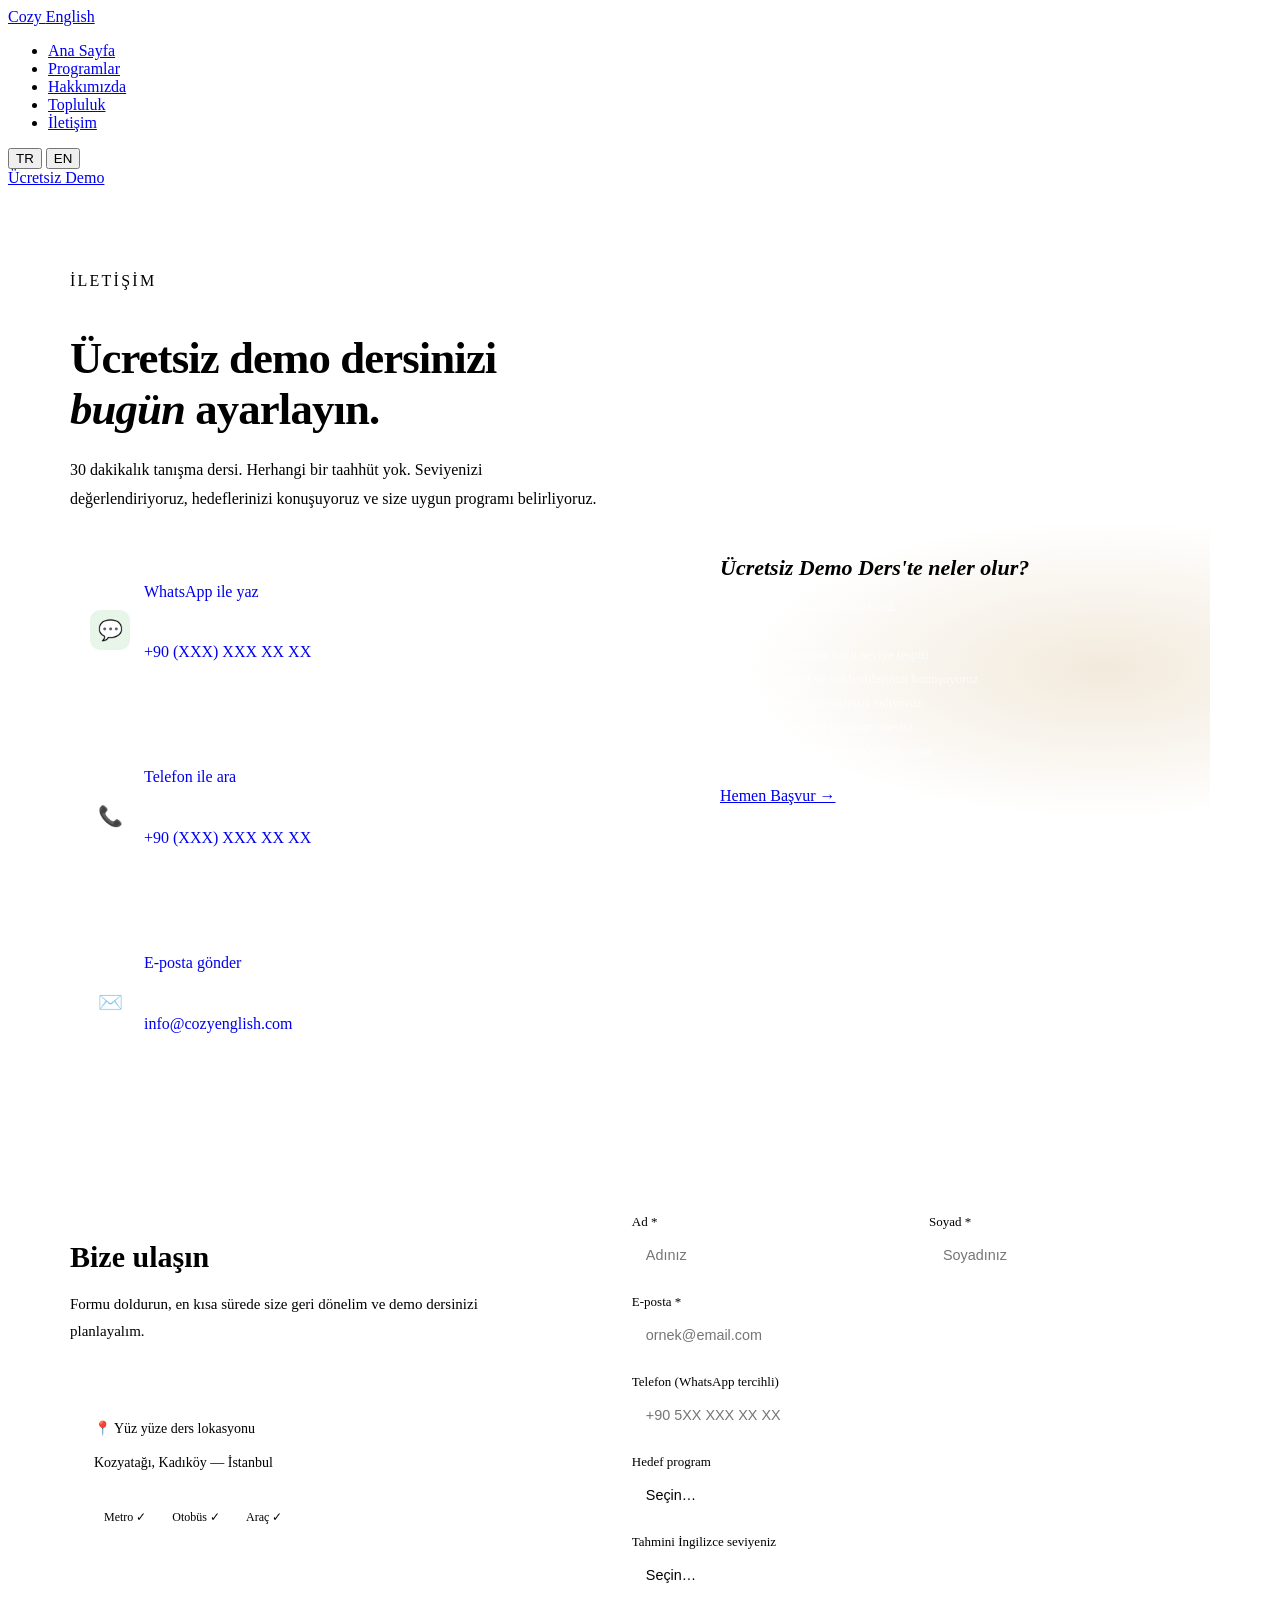
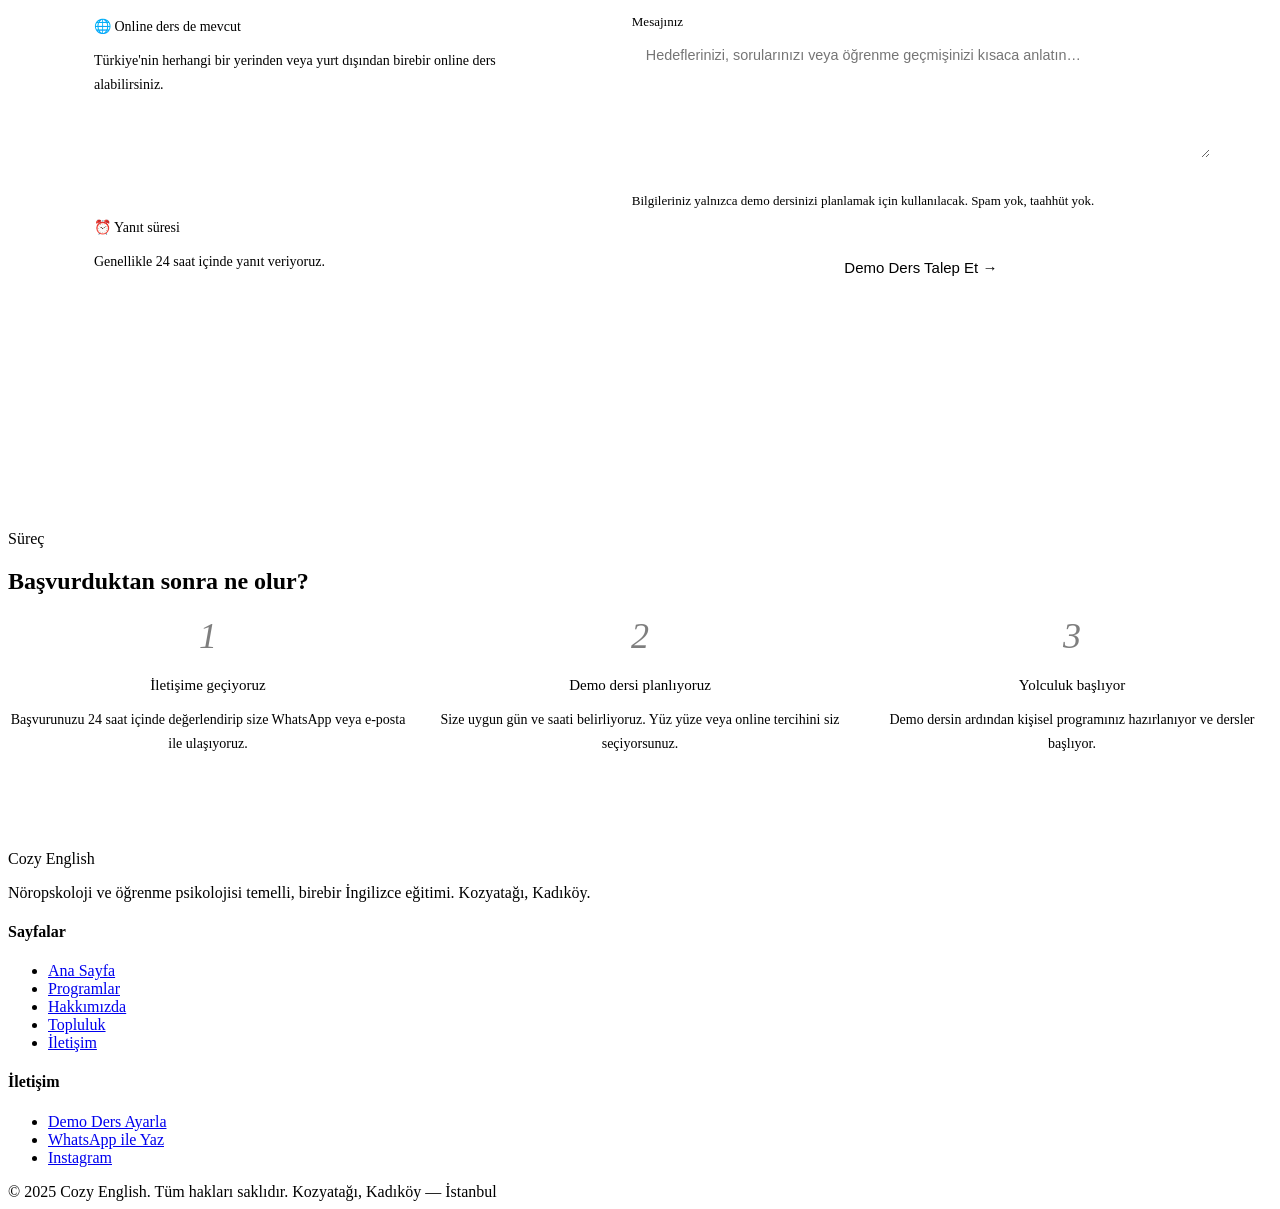
==== index.html @ 3b7d3853 "Add files via upload" ====
<!DOCTYPE html>
<html lang="tr">
<head>
  <meta charset="UTF-8" />
  <meta name="viewport" content="width=device-width, initial-scale=1.0" />
  <title>İletişim — Cozy English</title>
  <link rel="stylesheet" href="css/style.css" />
  <style>
    /* ── CONTACT HERO ── */
    .contact-hero {
      background: var(--cream);
      padding: 4rem 2rem 3rem;
      border-bottom: 1px solid var(--border);
    }
    .contact-hero-inner {
      max-width: 1140px; margin: 0 auto;
      display: grid; grid-template-columns: 1fr 1fr;
      gap: 5rem; align-items: center;
    }
    .contact-eyebrow {
      font-size: 0.6875rem; font-weight: 500; letter-spacing: 0.14em;
      text-transform: uppercase; color: var(--gold); margin-bottom: 1rem;
    }
    .contact-hero h1 {
      font-family: 'Playfair Display', serif;
      font-size: clamp(2rem, 3.5vw, 2.875rem);
      font-weight: 700; line-height: 1.15;
      color: var(--ink); letter-spacing: -0.02em;
      margin-bottom: 1.25rem;
    }
    .contact-hero h1 em { font-style: italic; color: var(--forest); }
    .contact-hero p {
      font-size: 1rem; line-height: 1.8; color: var(--ink-light);
      margin-bottom: 2rem;
    }
    .contact-methods { display: flex; flex-direction: column; gap: 1rem; }
    .contact-method {
      display: flex; align-items: center; gap: 14px;
      padding: 1rem 1.25rem;
      background: var(--white);
      border: 1px solid var(--border);
      border-radius: 10px;
      text-decoration: none;
      transition: all 0.2s;
    }
    .contact-method:hover {
      border-color: var(--border-strong);
      box-shadow: var(--shadow);
      transform: translateX(4px);
    }
    .method-icon {
      width: 40px; height: 40px; border-radius: 10px;
      display: flex; align-items: center; justify-content: center;
      font-size: 1.25rem; flex-shrink: 0;
    }
    .method-icon.wa { background: #e8f5e9; }
    .method-icon.ph { background: var(--forest-pale); }
    .method-icon.em { background: var(--gold-pale); }
    .method-label { font-size: 0.75rem; color: var(--ink-light); margin-bottom: 1px; }
    .method-value { font-size: 0.9375rem; font-weight: 500; color: var(--ink); }

    /* ── DEMO EMPHASIS ── */
    .demo-banner {
      background: var(--forest);
      padding: 2.5rem;
      border-radius: 12px;
      position: relative; overflow: hidden;
    }
    .demo-banner::before {
      content: '';
      position: absolute; inset: 0;
      background: radial-gradient(ellipse at 80% 50%, rgba(184,137,58,0.18) 0%, transparent 60%);
    }
    .demo-banner-inner { position: relative; z-index: 1; }
    .demo-banner h3 {
      font-family: 'Playfair Display', serif;
      font-size: 1.375rem; font-weight: 700; font-style: italic;
      color: var(--white); margin-bottom: 0.75rem;
    }
    .demo-banner p { font-size: 0.875rem; line-height: 1.7; color: rgba(255,255,255,0.65); margin-bottom: 1.5rem; }
    .demo-list { list-style: none; margin-bottom: 1.5rem; }
    .demo-list li {
      font-size: 0.8125rem; color: rgba(255,255,255,0.75);
      padding: 4px 0;
      display: flex; align-items: center; gap: 8px;
    }
    .demo-list li::before { content: '✓'; color: var(--gold-light); font-weight: 500; }

    /* ── FORM SECTION ── */
    .form-section { padding: 5rem 0; background: var(--white); }
    .form-wrap {
      max-width: 1140px; margin: 0 auto;
      padding: 0 2rem;
      display: grid; grid-template-columns: 1fr 1.2fr;
      gap: 5rem;
    }
    .form-info h2 {
      font-family: 'Playfair Display', serif;
      font-size: 1.875rem; font-weight: 700;
      color: var(--ink); margin-bottom: 1rem; line-height: 1.2;
    }
    .form-info p { font-size: 0.9375rem; line-height: 1.8; color: var(--ink-light); margin-bottom: 2rem; }

    .location-card {
      background: var(--cream);
      border: 1px solid var(--border);
      border-radius: 12px;
      padding: 1.5rem;
      margin-bottom: 1.5rem;
    }
    .location-card h4 {
      font-size: 0.875rem; font-weight: 500; color: var(--ink);
      margin-bottom: 0.5rem;
    }
    .location-card p { font-size: 0.875rem; line-height: 1.7; color: var(--ink-light); }
    .transport-tags { display: flex; flex-wrap: wrap; gap: 6px; margin-top: 0.75rem; }
    .transport-tag {
      background: var(--white);
      border: 1px solid var(--border);
      border-radius: 20px;
      font-size: 0.75rem; color: var(--forest); font-weight: 500;
      padding: 3px 10px;
    }

    /* ── FORM ── */
    .contact-form { display: flex; flex-direction: column; gap: 1.25rem; }
    .form-row { display: grid; grid-template-columns: 1fr 1fr; gap: 1rem; }
    .field { display: flex; flex-direction: column; gap: 6px; }
    .field label {
      font-size: 0.8125rem; font-weight: 500; color: var(--ink-mid);
    }
    .field input, .field select, .field textarea {
      padding: 11px 14px;
      border: 1.5px solid var(--border-strong);
      border-radius: 8px;
      font-family: 'DM Sans', sans-serif;
      font-size: 0.9rem; color: var(--ink);
      background: var(--white);
      transition: border-color 0.2s;
      outline: none;
    }
    .field input:focus, .field select:focus, .field textarea:focus {
      border-color: var(--forest);
    }
    .field textarea { min-height: 100px; resize: vertical; }
    .field select { appearance: none; cursor: pointer; }

    .form-note {
      font-size: 0.8125rem; color: var(--ink-light); line-height: 1.6;
    }

    .submit-btn {
      display: flex; align-items: center; justify-content: center; gap: 8px;
      padding: 14px;
      background: var(--forest);
      color: var(--white);
      border: none; border-radius: 8px;
      font-family: 'DM Sans', sans-serif;
      font-size: 0.9375rem; font-weight: 500;
      cursor: pointer; transition: all 0.2s;
    }
    .submit-btn:hover { background: var(--forest-light); transform: translateY(-1px); }

    .success-msg {
      display: none;
      background: var(--forest-pale);
      border: 1px solid rgba(44,74,62,0.25);
      border-radius: 10px;
      padding: 1.5rem;
      text-align: center;
    }
    .success-msg.visible { display: block; }
    .success-msg h3 {
      font-family: 'Playfair Display', serif;
      font-size: 1.25rem; font-weight: 500; color: var(--forest);
      margin-bottom: 0.5rem;
    }
    .success-msg p { font-size: 0.875rem; color: var(--forest); opacity: 0.8; }

    /* ── WHAT TO EXPECT ── */
    .expect-section { padding: 5rem 0; background: var(--cream); }
    .expect-grid {
      display: grid; grid-template-columns: repeat(3, 1fr);
      gap: 2rem;
    }
    .expect-item { text-align: center; }
    .expect-num {
      font-family: 'Playfair Display', serif;
      font-size: 2.25rem; font-weight: 400; font-style: italic;
      color: var(--gold); margin-bottom: 0.75rem; opacity: 0.5;
    }
    .expect-item h4 { font-size: 0.9375rem; font-weight: 500; color: var(--ink); margin-bottom: 0.5rem; }
    .expect-item p { font-size: 0.875rem; line-height: 1.7; color: var(--ink-light); }

    @media (max-width: 900px) {
      .contact-hero-inner { grid-template-columns: 1fr; gap: 2.5rem; }
      .form-wrap { grid-template-columns: 1fr; gap: 2.5rem; }
      .form-row { grid-template-columns: 1fr; }
      .expect-grid { grid-template-columns: 1fr; }
    }
  </style>
</head>
<body>

<nav>
  <a href="index.html" class="nav-logo">Cozy <span>English</span></a>
  <ul class="nav-links">
    <li><a href="index.html" data-tr="nav_home">Ana Sayfa</a></li>
    <li><a href="programs.html" data-tr="nav_programs">Programlar</a></li>
    <li><a href="about.html" data-tr="nav_about">Hakkımızda</a></li>
    <li><a href="community.html" data-tr="nav_community">Topluluk</a></li>
    <li><a href="contact.html" class="active" data-tr="nav_contact">İletişim</a></li>
  </ul>
  <div class="nav-right">
    <div class="lang-toggle">
      <button class="lang-btn active" data-lang="tr">TR</button>
      <button class="lang-btn" data-lang="en">EN</button>
    </div>
    <a href="contact.html" class="btn-nav">Ücretsiz Demo</a>
  </div>
</nav>

<div class="page-wrap">

  <!-- ── CONTACT HERO ── -->
  <section class="contact-hero">
    <div class="contact-hero-inner">
      <div>
        <p class="contact-eyebrow">İletişim</p>
        <h1>Ücretsiz demo dersinizi <em>bugün</em> ayarlayın.</h1>
        <p>
          30 dakikalık tanışma dersi. Herhangi bir taahhüt yok. Seviyenizi değerlendiriyoruz, hedeflerinizi konuşuyoruz ve size uygun programı belirliyoruz.
        </p>

        <div class="contact-methods">
          <a href="https://wa.me/90XXXXXXXXXX" target="_blank" class="contact-method">
            <div class="method-icon wa">💬</div>
            <div>
              <p class="method-label">WhatsApp ile yaz</p>
              <p class="method-value">+90 (XXX) XXX XX XX</p>
            </div>
          </a>
          <a href="tel:+90XXXXXXXXXX" class="contact-method">
            <div class="method-icon ph">📞</div>
            <div>
              <p class="method-label">Telefon ile ara</p>
              <p class="method-value">+90 (XXX) XXX XX XX</p>
            </div>
          </a>
          <a href="mailto:info@cozyenglish.com" class="contact-method">
            <div class="method-icon em">✉️</div>
            <div>
              <p class="method-label">E-posta gönder</p>
              <p class="method-value">info@cozyenglish.com</p>
            </div>
          </a>
        </div>
      </div>

      <div>
        <div class="demo-banner">
          <div class="demo-banner-inner">
            <h3>Ücretsiz Demo Ders'te neler olur?</h3>
            <p>30 dakika, taahhütsüz, baskısız.</p>
            <ul class="demo-list">
              <li>Konuşma bazlı seviye tespiti</li>
              <li>Hedef ve beklentilerinizi konuşuyoruz</li>
              <li>Öğrenme stilinizi anlıyoruz</li>
              <li>Size özel program önerisi</li>
              <li>Tüm sorularınızı yanıtlıyoruz</li>
            </ul>
            <a href="#form" class="btn-gold">Hemen Başvur →</a>
          </div>
        </div>
      </div>
    </div>
  </section>

  <!-- ── FORM + INFO ── -->
  <section class="form-section" id="form">
    <div class="form-wrap">
      <div class="form-info">
        <h2>Bize ulaşın</h2>
        <p>Formu doldurun, en kısa sürede size geri dönelim ve demo dersinizi planlayalım.</p>

        <div class="location-card">
          <h4>📍 Yüz yüze ders lokasyonu</h4>
          <p>Kozyatağı, Kadıköy — İstanbul</p>
          <div class="transport-tags">
            <span class="transport-tag">Metro ✓</span>
            <span class="transport-tag">Otobüs ✓</span>
            <span class="transport-tag">Araç ✓</span>
          </div>
        </div>

        <div class="location-card">
          <h4>🌐 Online ders de mevcut</h4>
          <p>Türkiye'nin herhangi bir yerinden veya yurt dışından birebir online ders alabilirsiniz.</p>
        </div>

        <div class="location-card" style="background: var(--gold-pale); border-color: var(--border-strong);">
          <h4>⏰ Yanıt süresi</h4>
          <p>Genellikle 24 saat içinde yanıt veriyoruz.</p>
        </div>
      </div>

      <div>
        <form class="contact-form" id="contactForm">
          <div class="form-row">
            <div class="field">
              <label for="fname">Ad *</label>
              <input type="text" id="fname" placeholder="Adınız" required />
            </div>
            <div class="field">
              <label for="lname">Soyad *</label>
              <input type="text" id="lname" placeholder="Soyadınız" required />
            </div>
          </div>

          <div class="field">
            <label for="email">E-posta *</label>
            <input type="email" id="email" placeholder="ornek@email.com" required />
          </div>

          <div class="field">
            <label for="phone">Telefon (WhatsApp tercihli)</label>
            <input type="tel" id="phone" placeholder="+90 5XX XXX XX XX" />
          </div>

          <div class="field">
            <label for="goal">Hedef program</label>
            <select id="goal">
              <option value="">Seçin…</option>
              <option>Business English</option>
              <option>Conversational & Fluency</option>
              <option>Travel & International Life</option>
              <option>Emin değilim, öneri istiyorum</option>
            </select>
          </div>

          <div class="field">
            <label for="level">Tahmini İngilizce seviyeniz</label>
            <select id="level">
              <option value="">Seçin…</option>
              <option>Başlangıç (A1–A2)</option>
              <option>Orta (B1–B2)</option>
              <option>İleri (C1–C2)</option>
              <option>Bilmiyorum</option>
            </select>
          </div>

          <div class="field">
            <label for="message">Mesajınız</label>
            <textarea id="message" placeholder="Hedeflerinizi, sorularınızı veya öğrenme geçmişinizi kısaca anlatın…"></textarea>
          </div>

          <p class="form-note">
            Bilgileriniz yalnızca demo dersinizi planlamak için kullanılacak. Spam yok, taahhüt yok.
          </p>

          <button type="submit" class="submit-btn">Demo Ders Talep Et →</button>
        </form>

        <div class="success-msg" id="successMsg">
          <h3>Talebiniz alındı!</h3>
          <p>En kısa sürede sizinle iletişime geçeceğiz. WhatsApp üzerinden de ulaşabilirsiniz.</p>
        </div>
      </div>
    </div>
  </section>

  <!-- ── WHAT TO EXPECT ── -->
  <section class="expect-section">
    <div class="container">
      <div class="section-header">
        <p class="section-label">Süreç</p>
        <h2 class="section-title">Başvurduktan sonra ne olur?</h2>
      </div>

      <div class="expect-grid">
        <div class="expect-item">
          <div class="expect-num">1</div>
          <h4>İletişime geçiyoruz</h4>
          <p>Başvurunuzu 24 saat içinde değerlendirip size WhatsApp veya e-posta ile ulaşıyoruz.</p>
        </div>
        <div class="expect-item">
          <div class="expect-num">2</div>
          <h4>Demo dersi planlıyoruz</h4>
          <p>Size uygun gün ve saati belirliyoruz. Yüz yüze veya online tercihini siz seçiyorsunuz.</p>
        </div>
        <div class="expect-item">
          <div class="expect-num">3</div>
          <h4>Yolculuk başlıyor</h4>
          <p>Demo dersin ardından kişisel programınız hazırlanıyor ve dersler başlıyor.</p>
        </div>
      </div>
    </div>
  </section>

</div>

<footer>
  <div class="footer-inner">
    <div class="footer-brand">
      <div class="logo">Cozy <span>English</span></div>
      <p>Nöropskoloji ve öğrenme psikolojisi temelli, birebir İngilizce eğitimi. Kozyatağı, Kadıköy.</p>
    </div>
    <div class="footer-col">
      <h4>Sayfalar</h4>
      <ul>
        <li><a href="index.html">Ana Sayfa</a></li>
        <li><a href="programs.html">Programlar</a></li>
        <li><a href="about.html">Hakkımızda</a></li>
        <li><a href="community.html">Topluluk</a></li>
        <li><a href="contact.html">İletişim</a></li>
      </ul>
    </div>
    <div class="footer-col">
      <h4>İletişim</h4>
      <ul>
        <li><a href="contact.html">Demo Ders Ayarla</a></li>
        <li><a href="#">WhatsApp ile Yaz</a></li>
        <li><a href="#">Instagram</a></li>
      </ul>
    </div>
  </div>
  <div class="footer-bottom">
    <span>© 2025 Cozy English. Tüm hakları saklıdır.</span>
    <span>Kozyatağı, Kadıköy — İstanbul</span>
  </div>
</footer>

<script src="js/main.js"></script>
<script>
  document.getElementById('contactForm').addEventListener('submit', function(e) {
    e.preventDefault();
    this.style.display = 'none';
    document.getElementById('successMsg').classList.add('visible');
  });
</script>
</body>
</html>
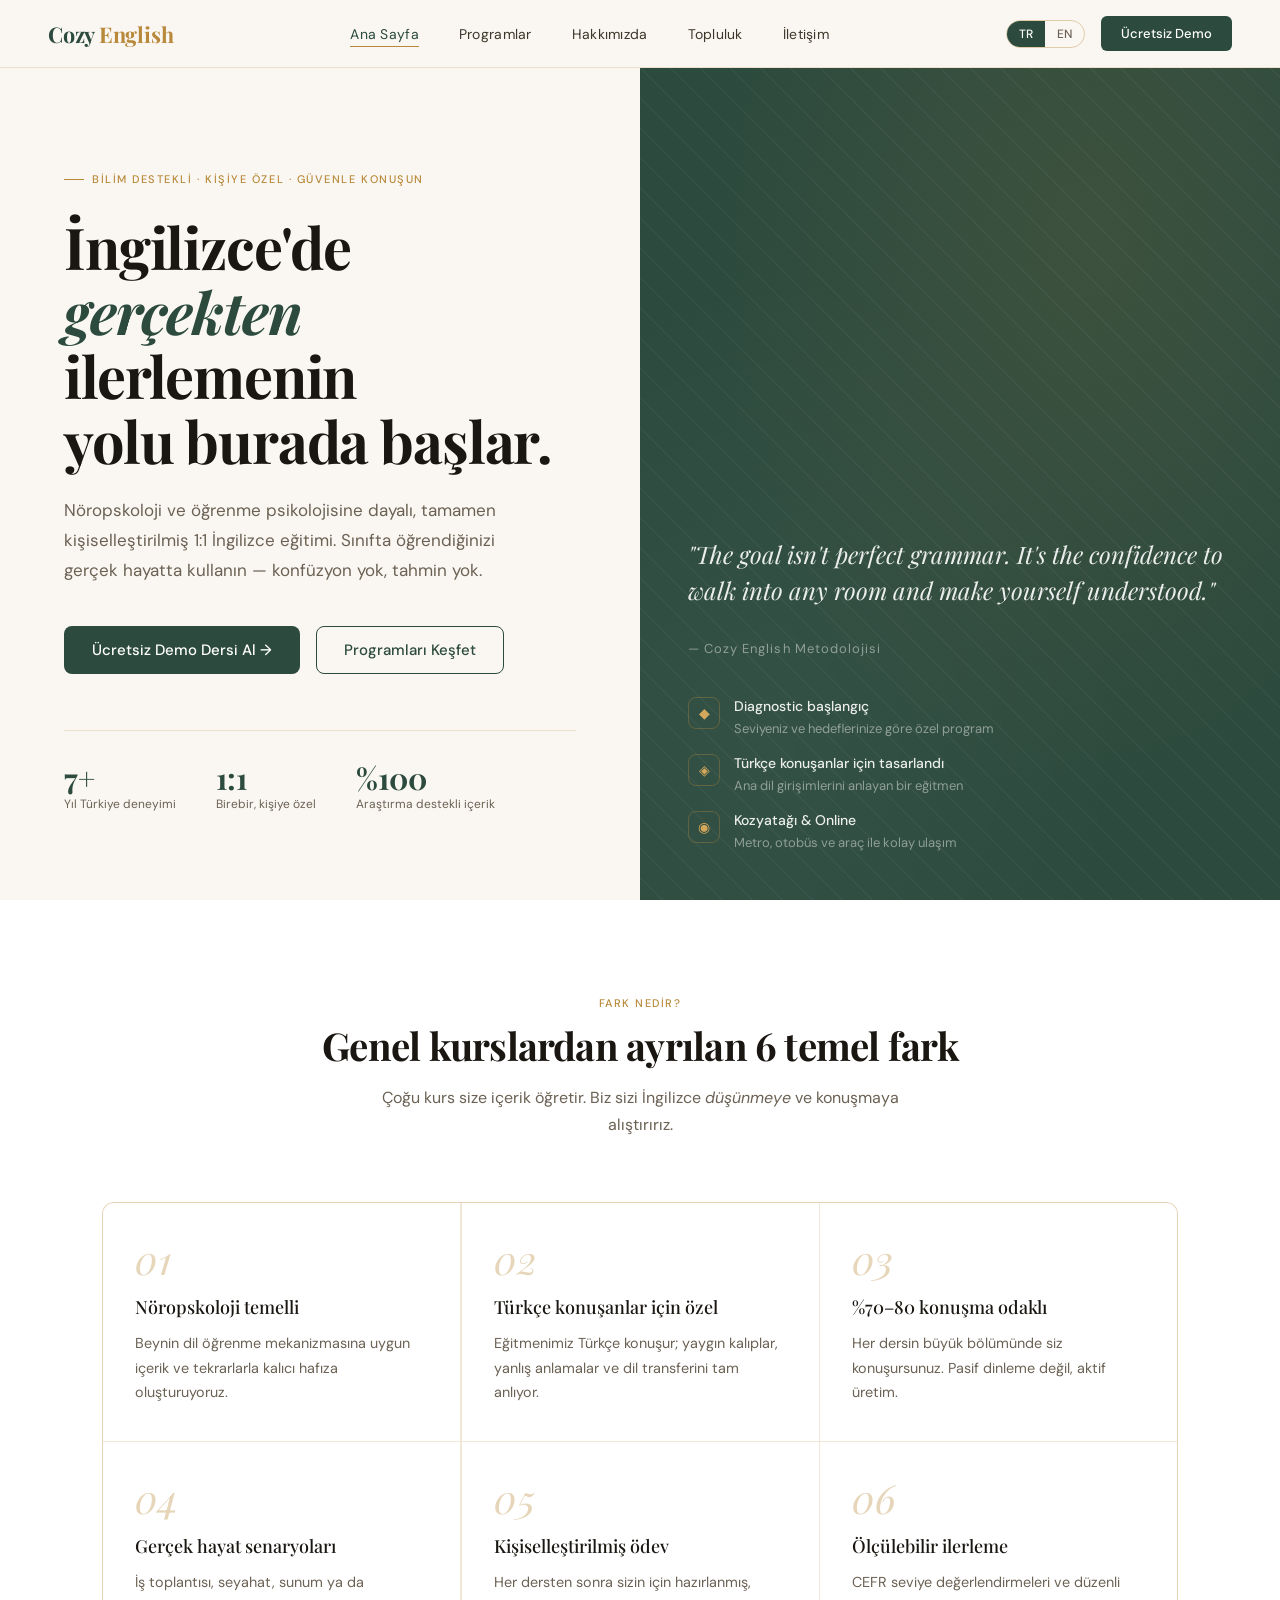
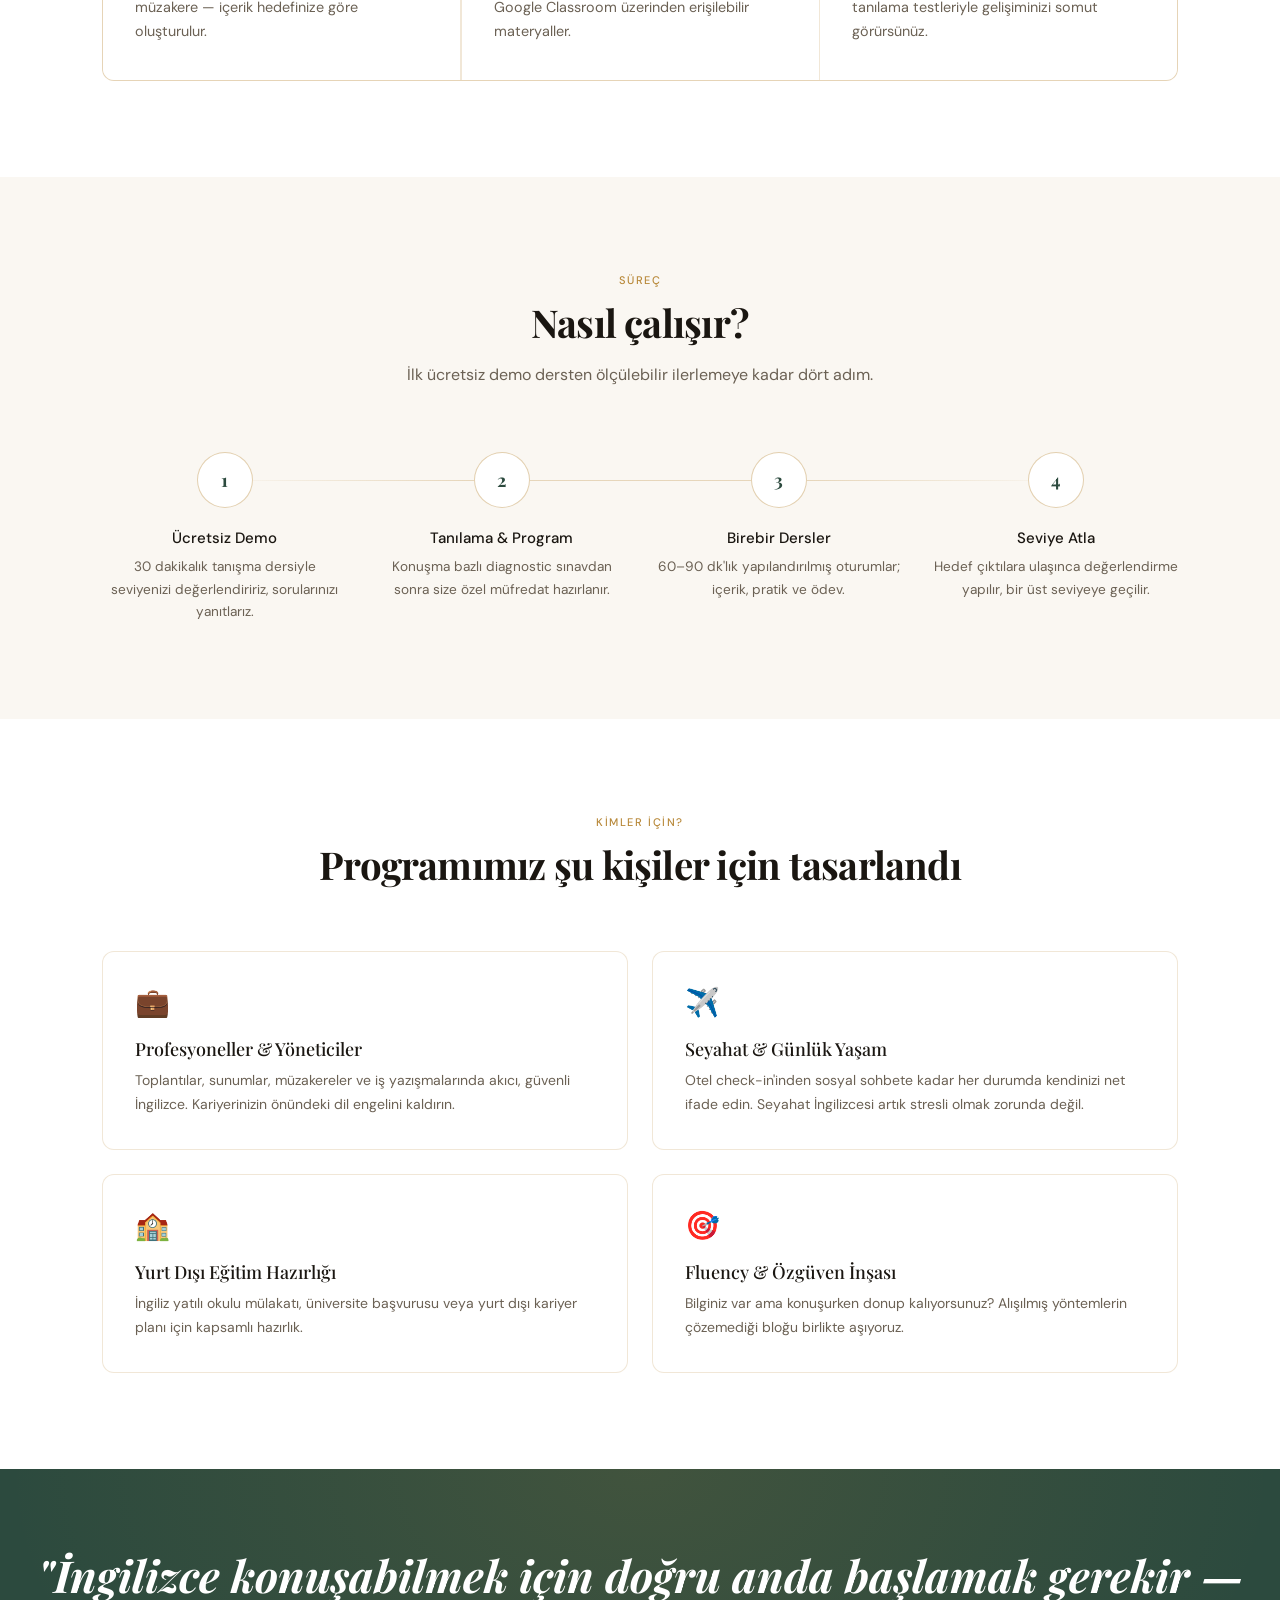
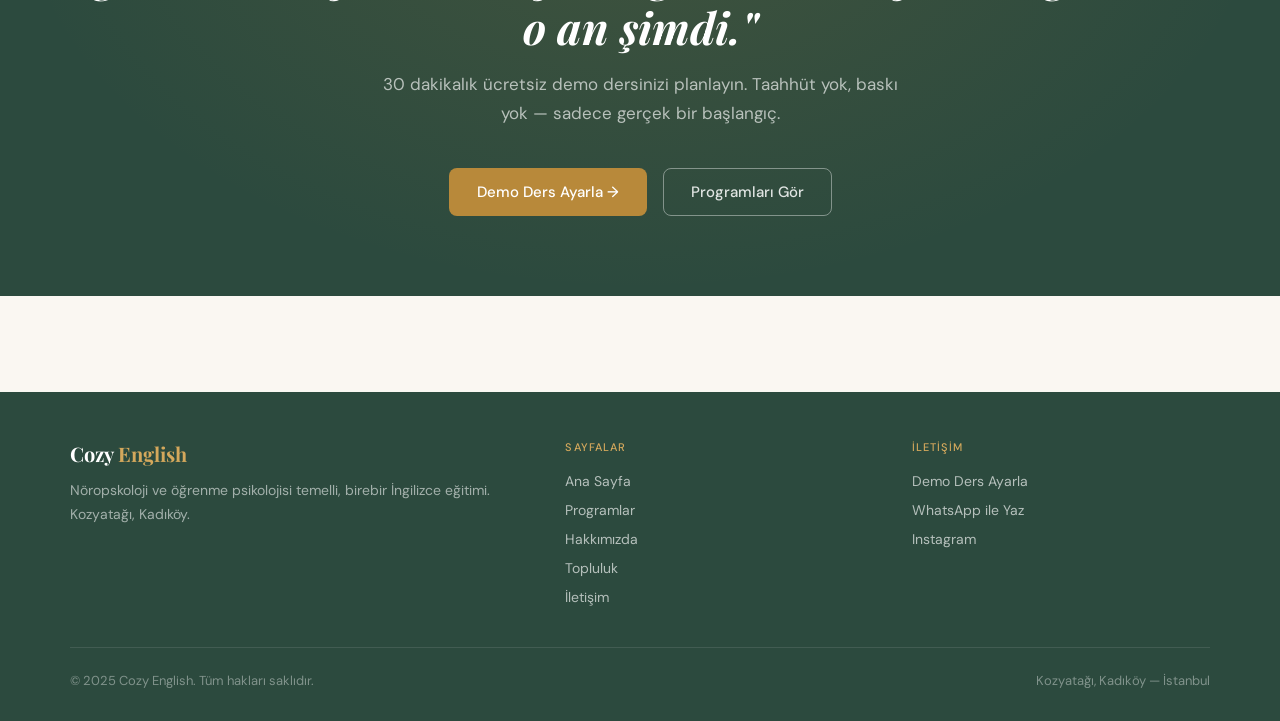
==== commit b9298152: "Add files via upload" ====
--- a/index.html
+++ b/index.html
@@ -3,200 +3,345 @@
 <head>
   <meta charset="UTF-8" />
   <meta name="viewport" content="width=device-width, initial-scale=1.0" />
-  <title>İletişim — Cozy English</title>
+  <title>Cozy English — Bilimsel, Kişisel, Etkili</title>
   <link rel="stylesheet" href="css/style.css" />
   <style>
-    /* ── CONTACT HERO ── */
-    .contact-hero {
+    /* ── HERO ── */
+    .hero {
+      min-height: calc(100vh - 68px);
+      display: grid;
+      grid-template-columns: 1fr 1fr;
+      gap: 0;
+      align-items: stretch;
+    }
+
+    .hero-left {
+      padding: 6rem 4rem 5rem 4rem;
+      display: flex; flex-direction: column; justify-content: center;
       background: var(--cream);
-      padding: 4rem 2rem 3rem;
-      border-bottom: 1px solid var(--border);
-    }
-    .contact-hero-inner {
-      max-width: 1140px; margin: 0 auto;
-      display: grid; grid-template-columns: 1fr 1fr;
-      gap: 5rem; align-items: center;
-    }
-    .contact-eyebrow {
+    }
+
+    .hero-eyebrow {
+      display: inline-flex; align-items: center; gap: 8px;
       font-size: 0.6875rem; font-weight: 500; letter-spacing: 0.14em;
-      text-transform: uppercase; color: var(--gold); margin-bottom: 1rem;
-    }
-    .contact-hero h1 {
-      font-family: 'Playfair Display', serif;
-      font-size: clamp(2rem, 3.5vw, 2.875rem);
-      font-weight: 700; line-height: 1.15;
-      color: var(--ink); letter-spacing: -0.02em;
-      margin-bottom: 1.25rem;
-    }
-    .contact-hero h1 em { font-style: italic; color: var(--forest); }
-    .contact-hero p {
-      font-size: 1rem; line-height: 1.8; color: var(--ink-light);
+      text-transform: uppercase; color: var(--gold);
+      margin-bottom: 1.75rem;
+    }
+
+    .hero-eyebrow::before {
+      content: ''; display: block;
+      width: 20px; height: 1px; background: var(--gold);
+    }
+
+    .hero-title {
+      font-family: 'Playfair Display', serif;
+      font-size: clamp(2.5rem, 4.5vw, 3.75rem);
+      font-weight: 700;
+      line-height: 1.12;
+      color: var(--ink);
+      letter-spacing: -0.02em;
+      margin-bottom: 1.5rem;
+    }
+
+    .hero-title em {
+      font-style: italic;
+      color: var(--forest);
+    }
+
+    .hero-subtitle {
+      font-size: 1.0625rem;
+      line-height: 1.75;
+      color: var(--ink-light);
+      max-width: 440px;
+      margin-bottom: 2.5rem;
+    }
+
+    .hero-actions { display: flex; gap: 1rem; align-items: center; flex-wrap: wrap; }
+
+    .hero-trust {
+      margin-top: 3.5rem;
+      padding-top: 2rem;
+      border-top: 1px solid var(--border);
+      display: flex; gap: 2.5rem; align-items: center; flex-wrap: wrap;
+    }
+
+    .trust-item {
+      display: flex; align-items: flex-start; flex-direction: column;
+    }
+
+    .trust-num {
+      font-family: 'Playfair Display', serif;
+      font-size: 1.875rem; font-weight: 700;
+      color: var(--forest); line-height: 1;
+    }
+
+    .trust-label {
+      font-size: 0.75rem; color: var(--ink-light); margin-top: 3px;
+    }
+
+    /* ── HERO RIGHT ── */
+    .hero-right {
+      background: var(--forest);
+      position: relative; overflow: hidden;
+      display: flex; flex-direction: column; justify-content: flex-end;
+    }
+
+    .hero-right-bg {
+      position: absolute; inset: 0;
+      background: 
+        radial-gradient(ellipse at 70% 20%, rgba(184,137,58,0.12) 0%, transparent 60%),
+        radial-gradient(ellipse at 20% 80%, rgba(255,255,255,0.04) 0%, transparent 50%);
+    }
+
+    .hero-pattern {
+      position: absolute; top: 0; left: 0; right: 0; bottom: 0;
+      opacity: 0.04;
+      background-image:
+        repeating-linear-gradient(45deg, #fff 0, #fff 1px, transparent 0, transparent 50%);
+      background-size: 30px 30px;
+    }
+
+    .hero-card-wrap {
+      position: relative; z-index: 2;
+      padding: 3rem;
+    }
+
+    .hero-quote {
+      font-family: 'Playfair Display', serif;
+      font-size: 1.5rem; font-style: italic;
+      color: rgba(255,255,255,0.9);
+      line-height: 1.5;
       margin-bottom: 2rem;
     }
-    .contact-methods { display: flex; flex-direction: column; gap: 1rem; }
-    .contact-method {
-      display: flex; align-items: center; gap: 14px;
-      padding: 1rem 1.25rem;
+
+    .hero-quote-attr {
+      font-size: 0.8125rem; color: rgba(255,255,255,0.45);
+      letter-spacing: 0.08em;
+    }
+
+    .hero-features {
+      margin-top: 2.5rem;
+      display: flex; flex-direction: column; gap: 1rem;
+    }
+
+    .hero-feat {
+      display: flex; align-items: flex-start; gap: 14px;
+    }
+
+    .feat-icon {
+      width: 32px; height: 32px; flex-shrink: 0;
+      border: 1px solid rgba(184,137,58,0.35);
+      border-radius: 8px;
+      display: flex; align-items: center; justify-content: center;
+      color: var(--gold-light);
+      font-size: 14px;
+    }
+
+    .feat-text strong {
+      display: block;
+      font-size: 0.875rem; font-weight: 500;
+      color: rgba(255,255,255,0.9);
+      margin-bottom: 2px;
+    }
+
+    .feat-text span {
+      font-size: 0.8125rem;
+      color: rgba(255,255,255,0.45);
+    }
+
+    /* ── WHY SECTION ── */
+    .why-section {
+      padding: 6rem 0;
       background: var(--white);
+    }
+
+    .section-header {
+      text-align: center;
+      margin-bottom: 4rem;
+    }
+
+    .section-title {
+      font-family: 'Playfair Display', serif;
+      font-size: clamp(1.875rem, 3vw, 2.5rem);
+      font-weight: 700;
+      color: var(--ink);
+      line-height: 1.2;
+      letter-spacing: -0.02em;
+    }
+
+    .section-sub {
+      font-size: 1rem; color: var(--ink-light);
+      line-height: 1.7; max-width: 560px;
+      margin: 1rem auto 0;
+    }
+
+    .why-grid {
+      display: grid;
+      grid-template-columns: repeat(3, 1fr);
+      gap: 1.5px;
+      background: var(--border);
+      border: 1.5px solid var(--border);
+      border-radius: 12px; overflow: hidden;
+    }
+
+    .why-card {
+      background: var(--white);
+      padding: 2.25rem 2rem;
+      transition: background 0.25s;
+    }
+
+    .why-card:hover { background: var(--cream); }
+
+    .why-card-num {
+      font-family: 'Playfair Display', serif;
+      font-size: 2.5rem; font-weight: 400; font-style: italic;
+      color: var(--gold); opacity: 0.35;
+      line-height: 1; margin-bottom: 1rem;
+    }
+
+    .why-card h3 {
+      font-family: 'Playfair Display', serif;
+      font-size: 1.125rem; font-weight: 500;
+      color: var(--ink); margin-bottom: 0.75rem;
+    }
+
+    .why-card p {
+      font-size: 0.9rem; line-height: 1.7; color: var(--ink-light);
+    }
+
+    /* ── HOW IT WORKS ── */
+    .how-section {
+      padding: 6rem 0;
+      background: var(--cream);
+    }
+
+    .steps-row {
+      display: grid;
+      grid-template-columns: repeat(4, 1fr);
+      gap: 2rem;
+      position: relative;
+    }
+
+    .steps-row::before {
+      content: '';
+      position: absolute; top: 28px; left: 10%; right: 10%;
+      height: 1px;
+      background: linear-gradient(to right, transparent, var(--gold) 30%, var(--gold) 70%, transparent);
+      opacity: 0.3;
+      z-index: 0;
+    }
+
+    .step {
+      text-align: center;
+      position: relative; z-index: 1;
+    }
+
+    .step-circle {
+      width: 56px; height: 56px;
+      border-radius: 50%;
+      background: var(--white);
+      border: 1.5px solid var(--border-strong);
+      display: flex; align-items: center; justify-content: center;
+      margin: 0 auto 1.25rem;
+      font-family: 'Playfair Display', serif;
+      font-size: 1.125rem; font-weight: 700;
+      color: var(--forest);
+      transition: all 0.2s;
+    }
+
+    .step:hover .step-circle {
+      background: var(--forest);
+      color: var(--white);
+      border-color: var(--forest);
+    }
+
+    .step h4 {
+      font-size: 0.9375rem; font-weight: 500;
+      color: var(--ink); margin-bottom: 0.5rem;
+    }
+
+    .step p { font-size: 0.85rem; color: var(--ink-light); line-height: 1.65; }
+
+    /* ── AUDIENCE CARDS ── */
+    .audience-section {
+      padding: 6rem 0;
+      background: var(--white);
+    }
+
+    .audience-grid {
+      display: grid;
+      grid-template-columns: repeat(2, 1fr);
+      gap: 1.5rem;
+    }
+
+    .aud-card {
       border: 1px solid var(--border);
-      border-radius: 10px;
-      text-decoration: none;
-      transition: all 0.2s;
-    }
-    .contact-method:hover {
+      border-radius: 12px;
+      padding: 2rem;
+      transition: all 0.25s;
+      background: var(--white);
+    }
+
+    .aud-card:hover {
       border-color: var(--border-strong);
       box-shadow: var(--shadow);
-      transform: translateX(4px);
-    }
-    .method-icon {
-      width: 40px; height: 40px; border-radius: 10px;
-      display: flex; align-items: center; justify-content: center;
-      font-size: 1.25rem; flex-shrink: 0;
-    }
-    .method-icon.wa { background: #e8f5e9; }
-    .method-icon.ph { background: var(--forest-pale); }
-    .method-icon.em { background: var(--gold-pale); }
-    .method-label { font-size: 0.75rem; color: var(--ink-light); margin-bottom: 1px; }
-    .method-value { font-size: 0.9375rem; font-weight: 500; color: var(--ink); }
-
-    /* ── DEMO EMPHASIS ── */
-    .demo-banner {
+      transform: translateY(-3px);
+    }
+
+    .aud-icon {
+      font-size: 1.75rem; margin-bottom: 1rem;
+    }
+
+    .aud-card h3 {
+      font-family: 'Playfair Display', serif;
+      font-size: 1.125rem; font-weight: 500;
+      color: var(--ink); margin-bottom: 0.5rem;
+    }
+
+    .aud-card p {
+      font-size: 0.875rem; line-height: 1.7; color: var(--ink-light);
+    }
+
+    /* ── CTA BAND ── */
+    .cta-band {
       background: var(--forest);
-      padding: 2.5rem;
-      border-radius: 12px;
+      padding: 5rem 2rem;
+      text-align: center;
       position: relative; overflow: hidden;
     }
-    .demo-banner::before {
+
+    .cta-band::before {
       content: '';
       position: absolute; inset: 0;
-      background: radial-gradient(ellipse at 80% 50%, rgba(184,137,58,0.18) 0%, transparent 60%);
-    }
-    .demo-banner-inner { position: relative; z-index: 1; }
-    .demo-banner h3 {
-      font-family: 'Playfair Display', serif;
-      font-size: 1.375rem; font-weight: 700; font-style: italic;
-      color: var(--white); margin-bottom: 0.75rem;
-    }
-    .demo-banner p { font-size: 0.875rem; line-height: 1.7; color: rgba(255,255,255,0.65); margin-bottom: 1.5rem; }
-    .demo-list { list-style: none; margin-bottom: 1.5rem; }
-    .demo-list li {
-      font-size: 0.8125rem; color: rgba(255,255,255,0.75);
-      padding: 4px 0;
-      display: flex; align-items: center; gap: 8px;
-    }
-    .demo-list li::before { content: '✓'; color: var(--gold-light); font-weight: 500; }
-
-    /* ── FORM SECTION ── */
-    .form-section { padding: 5rem 0; background: var(--white); }
-    .form-wrap {
-      max-width: 1140px; margin: 0 auto;
-      padding: 0 2rem;
-      display: grid; grid-template-columns: 1fr 1.2fr;
-      gap: 5rem;
-    }
-    .form-info h2 {
-      font-family: 'Playfair Display', serif;
-      font-size: 1.875rem; font-weight: 700;
-      color: var(--ink); margin-bottom: 1rem; line-height: 1.2;
-    }
-    .form-info p { font-size: 0.9375rem; line-height: 1.8; color: var(--ink-light); margin-bottom: 2rem; }
-
-    .location-card {
-      background: var(--cream);
-      border: 1px solid var(--border);
-      border-radius: 12px;
-      padding: 1.5rem;
-      margin-bottom: 1.5rem;
-    }
-    .location-card h4 {
-      font-size: 0.875rem; font-weight: 500; color: var(--ink);
-      margin-bottom: 0.5rem;
-    }
-    .location-card p { font-size: 0.875rem; line-height: 1.7; color: var(--ink-light); }
-    .transport-tags { display: flex; flex-wrap: wrap; gap: 6px; margin-top: 0.75rem; }
-    .transport-tag {
-      background: var(--white);
-      border: 1px solid var(--border);
-      border-radius: 20px;
-      font-size: 0.75rem; color: var(--forest); font-weight: 500;
-      padding: 3px 10px;
-    }
-
-    /* ── FORM ── */
-    .contact-form { display: flex; flex-direction: column; gap: 1.25rem; }
-    .form-row { display: grid; grid-template-columns: 1fr 1fr; gap: 1rem; }
-    .field { display: flex; flex-direction: column; gap: 6px; }
-    .field label {
-      font-size: 0.8125rem; font-weight: 500; color: var(--ink-mid);
-    }
-    .field input, .field select, .field textarea {
-      padding: 11px 14px;
-      border: 1.5px solid var(--border-strong);
-      border-radius: 8px;
-      font-family: 'DM Sans', sans-serif;
-      font-size: 0.9rem; color: var(--ink);
-      background: var(--white);
-      transition: border-color 0.2s;
-      outline: none;
-    }
-    .field input:focus, .field select:focus, .field textarea:focus {
-      border-color: var(--forest);
-    }
-    .field textarea { min-height: 100px; resize: vertical; }
-    .field select { appearance: none; cursor: pointer; }
-
-    .form-note {
-      font-size: 0.8125rem; color: var(--ink-light); line-height: 1.6;
-    }
-
-    .submit-btn {
-      display: flex; align-items: center; justify-content: center; gap: 8px;
-      padding: 14px;
-      background: var(--forest);
-      color: var(--white);
-      border: none; border-radius: 8px;
-      font-family: 'DM Sans', sans-serif;
-      font-size: 0.9375rem; font-weight: 500;
-      cursor: pointer; transition: all 0.2s;
-    }
-    .submit-btn:hover { background: var(--forest-light); transform: translateY(-1px); }
-
-    .success-msg {
-      display: none;
-      background: var(--forest-pale);
-      border: 1px solid rgba(44,74,62,0.25);
-      border-radius: 10px;
-      padding: 1.5rem;
-      text-align: center;
-    }
-    .success-msg.visible { display: block; }
-    .success-msg h3 {
-      font-family: 'Playfair Display', serif;
-      font-size: 1.25rem; font-weight: 500; color: var(--forest);
-      margin-bottom: 0.5rem;
-    }
-    .success-msg p { font-size: 0.875rem; color: var(--forest); opacity: 0.8; }
-
-    /* ── WHAT TO EXPECT ── */
-    .expect-section { padding: 5rem 0; background: var(--cream); }
-    .expect-grid {
-      display: grid; grid-template-columns: repeat(3, 1fr);
-      gap: 2rem;
-    }
-    .expect-item { text-align: center; }
-    .expect-num {
-      font-family: 'Playfair Display', serif;
-      font-size: 2.25rem; font-weight: 400; font-style: italic;
-      color: var(--gold); margin-bottom: 0.75rem; opacity: 0.5;
-    }
-    .expect-item h4 { font-size: 0.9375rem; font-weight: 500; color: var(--ink); margin-bottom: 0.5rem; }
-    .expect-item p { font-size: 0.875rem; line-height: 1.7; color: var(--ink-light); }
+      background: radial-gradient(ellipse at 50% 0%, rgba(184,137,58,0.15) 0%, transparent 70%);
+    }
+
+    .cta-band-inner { position: relative; z-index: 1; }
+
+    .cta-band h2 {
+      font-family: 'Playfair Display', serif;
+      font-size: clamp(1.875rem, 3.5vw, 2.75rem);
+      font-weight: 700; font-style: italic;
+      color: var(--white); line-height: 1.2;
+      margin-bottom: 1rem;
+    }
+
+    .cta-band p {
+      font-size: 1.0625rem; color: rgba(255,255,255,0.65);
+      max-width: 520px; margin: 0 auto 2.5rem;
+      line-height: 1.7;
+    }
+
+    .cta-band-actions { display: flex; justify-content: center; gap: 1rem; flex-wrap: wrap; }
 
     @media (max-width: 900px) {
-      .contact-hero-inner { grid-template-columns: 1fr; gap: 2.5rem; }
-      .form-wrap { grid-template-columns: 1fr; gap: 2.5rem; }
-      .form-row { grid-template-columns: 1fr; }
-      .expect-grid { grid-template-columns: 1fr; }
+      .hero { grid-template-columns: 1fr; }
+      .hero-right { display: none; }
+      .hero-left { padding: 4rem 1.5rem; }
+      .why-grid { grid-template-columns: 1fr; }
+      .steps-row { grid-template-columns: repeat(2, 1fr); }
+      .steps-row::before { display: none; }
+      .audience-grid { grid-template-columns: 1fr; }
     }
   </style>
 </head>
@@ -205,11 +350,11 @@
 <nav>
   <a href="index.html" class="nav-logo">Cozy <span>English</span></a>
   <ul class="nav-links">
-    <li><a href="index.html" data-tr="nav_home">Ana Sayfa</a></li>
+    <li><a href="index.html" class="active" data-tr="nav_home">Ana Sayfa</a></li>
     <li><a href="programs.html" data-tr="nav_programs">Programlar</a></li>
     <li><a href="about.html" data-tr="nav_about">Hakkımızda</a></li>
     <li><a href="community.html" data-tr="nav_community">Topluluk</a></li>
-    <li><a href="contact.html" class="active" data-tr="nav_contact">İletişim</a></li>
+    <li><a href="contact.html" data-tr="nav_contact">İletişim</a></li>
   </ul>
   <div class="nav-right">
     <div class="lang-toggle">
@@ -222,183 +367,204 @@
 
 <div class="page-wrap">
 
-  <!-- ── CONTACT HERO ── -->
-  <section class="contact-hero">
-    <div class="contact-hero-inner">
-      <div>
-        <p class="contact-eyebrow">İletişim</p>
-        <h1>Ücretsiz demo dersinizi <em>bugün</em> ayarlayın.</h1>
-        <p>
-          30 dakikalık tanışma dersi. Herhangi bir taahhüt yok. Seviyenizi değerlendiriyoruz, hedeflerinizi konuşuyoruz ve size uygun programı belirliyoruz.
+  <!-- ── HERO ── -->
+  <section class="hero">
+    <div class="hero-left">
+      <p class="hero-eyebrow">Bilim Destekli · Kişiye Özel · Güvenle Konuşun</p>
+
+      <h1 class="hero-title">
+        İngilizce'de<br>
+        <em>gerçekten</em> ilerlemenin<br>
+        yolu burada başlar.
+      </h1>
+
+      <p class="hero-subtitle">
+        Nöropskoloji ve öğrenme psikolojisine dayalı, tamamen kişiselleştirilmiş 1:1 İngilizce eğitimi. Sınıfta öğrendiğinizi gerçek hayatta kullanın — konfüzyon yok, tahmin yok.
+      </p>
+
+      <div class="hero-actions">
+        <a href="contact.html" class="btn-primary">Ücretsiz Demo Dersi Al →</a>
+        <a href="programs.html" class="btn-secondary">Programları Keşfet</a>
+      </div>
+
+      <div class="hero-trust">
+        <div class="trust-item">
+          <span class="trust-num">7+</span>
+          <span class="trust-label">Yıl Türkiye deneyimi</span>
+        </div>
+        <div class="trust-item">
+          <span class="trust-num">1:1</span>
+          <span class="trust-label">Birebir, kişiye özel</span>
+        </div>
+        <div class="trust-item">
+          <span class="trust-num">%100</span>
+          <span class="trust-label">Araştırma destekli içerik</span>
+        </div>
+      </div>
+    </div>
+
+    <div class="hero-right">
+      <div class="hero-right-bg"></div>
+      <div class="hero-pattern"></div>
+      <div class="hero-card-wrap">
+        <p class="hero-quote">
+          "The goal isn't perfect grammar. It's the confidence to walk into any room and make yourself understood."
         </p>
-
-        <div class="contact-methods">
-          <a href="https://wa.me/90XXXXXXXXXX" target="_blank" class="contact-method">
-            <div class="method-icon wa">💬</div>
-            <div>
-              <p class="method-label">WhatsApp ile yaz</p>
-              <p class="method-value">+90 (XXX) XXX XX XX</p>
-            </div>
-          </a>
-          <a href="tel:+90XXXXXXXXXX" class="contact-method">
-            <div class="method-icon ph">📞</div>
-            <div>
-              <p class="method-label">Telefon ile ara</p>
-              <p class="method-value">+90 (XXX) XXX XX XX</p>
-            </div>
-          </a>
-          <a href="mailto:info@cozyenglish.com" class="contact-method">
-            <div class="method-icon em">✉️</div>
-            <div>
-              <p class="method-label">E-posta gönder</p>
-              <p class="method-value">info@cozyenglish.com</p>
-            </div>
-          </a>
-        </div>
-      </div>
-
-      <div>
-        <div class="demo-banner">
-          <div class="demo-banner-inner">
-            <h3>Ücretsiz Demo Ders'te neler olur?</h3>
-            <p>30 dakika, taahhütsüz, baskısız.</p>
-            <ul class="demo-list">
-              <li>Konuşma bazlı seviye tespiti</li>
-              <li>Hedef ve beklentilerinizi konuşuyoruz</li>
-              <li>Öğrenme stilinizi anlıyoruz</li>
-              <li>Size özel program önerisi</li>
-              <li>Tüm sorularınızı yanıtlıyoruz</li>
-            </ul>
-            <a href="#form" class="btn-gold">Hemen Başvur →</a>
-          </div>
-        </div>
-      </div>
-    </div>
-  </section>
-
-  <!-- ── FORM + INFO ── -->
-  <section class="form-section" id="form">
-    <div class="form-wrap">
-      <div class="form-info">
-        <h2>Bize ulaşın</h2>
-        <p>Formu doldurun, en kısa sürede size geri dönelim ve demo dersinizi planlayalım.</p>
-
-        <div class="location-card">
-          <h4>📍 Yüz yüze ders lokasyonu</h4>
-          <p>Kozyatağı, Kadıköy — İstanbul</p>
-          <div class="transport-tags">
-            <span class="transport-tag">Metro ✓</span>
-            <span class="transport-tag">Otobüs ✓</span>
-            <span class="transport-tag">Araç ✓</span>
-          </div>
-        </div>
-
-        <div class="location-card">
-          <h4>🌐 Online ders de mevcut</h4>
-          <p>Türkiye'nin herhangi bir yerinden veya yurt dışından birebir online ders alabilirsiniz.</p>
-        </div>
-
-        <div class="location-card" style="background: var(--gold-pale); border-color: var(--border-strong);">
-          <h4>⏰ Yanıt süresi</h4>
-          <p>Genellikle 24 saat içinde yanıt veriyoruz.</p>
-        </div>
-      </div>
-
-      <div>
-        <form class="contact-form" id="contactForm">
-          <div class="form-row">
-            <div class="field">
-              <label for="fname">Ad *</label>
-              <input type="text" id="fname" placeholder="Adınız" required />
-            </div>
-            <div class="field">
-              <label for="lname">Soyad *</label>
-              <input type="text" id="lname" placeholder="Soyadınız" required />
+        <p class="hero-quote-attr">— Cozy English Metodolojisi</p>
+
+        <div class="hero-features">
+          <div class="hero-feat">
+            <div class="feat-icon">◆</div>
+            <div class="feat-text">
+              <strong>Diagnostic başlangıç</strong>
+              <span>Seviyeniz ve hedeflerinize göre özel program</span>
             </div>
           </div>
-
-          <div class="field">
-            <label for="email">E-posta *</label>
-            <input type="email" id="email" placeholder="ornek@email.com" required />
+          <div class="hero-feat">
+            <div class="feat-icon">◈</div>
+            <div class="feat-text">
+              <strong>Türkçe konuşanlar için tasarlandı</strong>
+              <span>Ana dil girişimlerini anlayan bir eğitmen</span>
+            </div>
           </div>
-
-          <div class="field">
-            <label for="phone">Telefon (WhatsApp tercihli)</label>
-            <input type="tel" id="phone" placeholder="+90 5XX XXX XX XX" />
+          <div class="hero-feat">
+            <div class="feat-icon">◉</div>
+            <div class="feat-text">
+              <strong>Kozyatağı & Online</strong>
+              <span>Metro, otobüs ve araç ile kolay ulaşım</span>
+            </div>
           </div>
-
-          <div class="field">
-            <label for="goal">Hedef program</label>
-            <select id="goal">
-              <option value="">Seçin…</option>
-              <option>Business English</option>
-              <option>Conversational & Fluency</option>
-              <option>Travel & International Life</option>
-              <option>Emin değilim, öneri istiyorum</option>
-            </select>
-          </div>
-
-          <div class="field">
-            <label for="level">Tahmini İngilizce seviyeniz</label>
-            <select id="level">
-              <option value="">Seçin…</option>
-              <option>Başlangıç (A1–A2)</option>
-              <option>Orta (B1–B2)</option>
-              <option>İleri (C1–C2)</option>
-              <option>Bilmiyorum</option>
-            </select>
-          </div>
-
-          <div class="field">
-            <label for="message">Mesajınız</label>
-            <textarea id="message" placeholder="Hedeflerinizi, sorularınızı veya öğrenme geçmişinizi kısaca anlatın…"></textarea>
-          </div>
-
-          <p class="form-note">
-            Bilgileriniz yalnızca demo dersinizi planlamak için kullanılacak. Spam yok, taahhüt yok.
-          </p>
-
-          <button type="submit" class="submit-btn">Demo Ders Talep Et →</button>
-        </form>
-
-        <div class="success-msg" id="successMsg">
-          <h3>Talebiniz alındı!</h3>
-          <p>En kısa sürede sizinle iletişime geçeceğiz. WhatsApp üzerinden de ulaşabilirsiniz.</p>
         </div>
       </div>
     </div>
   </section>
 
-  <!-- ── WHAT TO EXPECT ── -->
-  <section class="expect-section">
+  <!-- ── WHY COZY ENGLISH ── -->
+  <section class="why-section">
+    <div class="container">
+      <div class="section-header">
+        <p class="section-label">Fark nedir?</p>
+        <h2 class="section-title">Genel kurslardan ayrılan 6 temel fark</h2>
+        <p class="section-sub">Çoğu kurs size içerik öğretir. Biz sizi İngilizce <em>düşünmeye</em> ve konuşmaya alıştırırız.</p>
+      </div>
+
+      <div class="why-grid">
+        <div class="why-card">
+          <div class="why-card-num">01</div>
+          <h3>Nöropskoloji temelli</h3>
+          <p>Beynin dil öğrenme mekanizmasına uygun içerik ve tekrarlarla kalıcı hafıza oluşturuyoruz.</p>
+        </div>
+        <div class="why-card">
+          <div class="why-card-num">02</div>
+          <h3>Türkçe konuşanlar için özel</h3>
+          <p>Eğitmenimiz Türkçe konuşur; yaygın kalıplar, yanlış anlamalar ve dil transferini tam anlıyor.</p>
+        </div>
+        <div class="why-card">
+          <div class="why-card-num">03</div>
+          <h3>%70–80 konuşma odaklı</h3>
+          <p>Her dersin büyük bölümünde siz konuşursunuz. Pasif dinleme değil, aktif üretim.</p>
+        </div>
+        <div class="why-card">
+          <div class="why-card-num">04</div>
+          <h3>Gerçek hayat senaryoları</h3>
+          <p>İş toplantısı, seyahat, sunum ya da müzakere — içerik hedefinize göre oluşturulur.</p>
+        </div>
+        <div class="why-card">
+          <div class="why-card-num">05</div>
+          <h3>Kişiselleştirilmiş ödev</h3>
+          <p>Her dersten sonra sizin için hazırlanmış, Google Classroom üzerinden erişilebilir materyaller.</p>
+        </div>
+        <div class="why-card">
+          <div class="why-card-num">06</div>
+          <h3>Ölçülebilir ilerleme</h3>
+          <p>CEFR seviye değerlendirmeleri ve düzenli tanılama testleriyle gelişiminizi somut görürsünüz.</p>
+        </div>
+      </div>
+    </div>
+  </section>
+
+  <!-- ── HOW IT WORKS ── -->
+  <section class="how-section">
     <div class="container">
       <div class="section-header">
         <p class="section-label">Süreç</p>
-        <h2 class="section-title">Başvurduktan sonra ne olur?</h2>
-      </div>
-
-      <div class="expect-grid">
-        <div class="expect-item">
-          <div class="expect-num">1</div>
-          <h4>İletişime geçiyoruz</h4>
-          <p>Başvurunuzu 24 saat içinde değerlendirip size WhatsApp veya e-posta ile ulaşıyoruz.</p>
-        </div>
-        <div class="expect-item">
-          <div class="expect-num">2</div>
-          <h4>Demo dersi planlıyoruz</h4>
-          <p>Size uygun gün ve saati belirliyoruz. Yüz yüze veya online tercihini siz seçiyorsunuz.</p>
-        </div>
-        <div class="expect-item">
-          <div class="expect-num">3</div>
-          <h4>Yolculuk başlıyor</h4>
-          <p>Demo dersin ardından kişisel programınız hazırlanıyor ve dersler başlıyor.</p>
+        <h2 class="section-title">Nasıl çalışır?</h2>
+        <p class="section-sub">İlk ücretsiz demo dersten ölçülebilir ilerlemeye kadar dört adım.</p>
+      </div>
+
+      <div class="steps-row">
+        <div class="step">
+          <div class="step-circle">1</div>
+          <h4>Ücretsiz Demo</h4>
+          <p>30 dakikalık tanışma dersiyle seviyenizi değerlendiririz, sorularınızı yanıtlarız.</p>
+        </div>
+        <div class="step">
+          <div class="step-circle">2</div>
+          <h4>Tanılama & Program</h4>
+          <p>Konuşma bazlı diagnostic sınavdan sonra size özel müfredat hazırlanır.</p>
+        </div>
+        <div class="step">
+          <div class="step-circle">3</div>
+          <h4>Birebir Dersler</h4>
+          <p>60–90 dk'lık yapılandırılmış oturumlar; içerik, pratik ve ödev.</p>
+        </div>
+        <div class="step">
+          <div class="step-circle">4</div>
+          <h4>Seviye Atla</h4>
+          <p>Hedef çıktılara ulaşınca değerlendirme yapılır, bir üst seviyeye geçilir.</p>
         </div>
       </div>
     </div>
   </section>
 
+  <!-- ── FOR WHOM ── -->
+  <section class="audience-section">
+    <div class="container">
+      <div class="section-header">
+        <p class="section-label">Kimler için?</p>
+        <h2 class="section-title">Programımız şu kişiler için tasarlandı</h2>
+      </div>
+
+      <div class="audience-grid">
+        <div class="aud-card">
+          <div class="aud-icon">💼</div>
+          <h3>Profesyoneller & Yöneticiler</h3>
+          <p>Toplantılar, sunumlar, müzakereler ve iş yazışmalarında akıcı, güvenli İngilizce. Kariyerinizin önündeki dil engelini kaldırın.</p>
+        </div>
+        <div class="aud-card">
+          <div class="aud-icon">✈️</div>
+          <h3>Seyahat & Günlük Yaşam</h3>
+          <p>Otel check-in'inden sosyal sohbete kadar her durumda kendinizi net ifade edin. Seyahat İngilizcesi artık stresli olmak zorunda değil.</p>
+        </div>
+        <div class="aud-card">
+          <div class="aud-icon">🏫</div>
+          <h3>Yurt Dışı Eğitim Hazırlığı</h3>
+          <p>İngiliz yatılı okulu mülakatı, üniversite başvurusu veya yurt dışı kariyer planı için kapsamlı hazırlık.</p>
+        </div>
+        <div class="aud-card">
+          <div class="aud-icon">🎯</div>
+          <h3>Fluency & Özgüven İnşası</h3>
+          <p>Bilginiz var ama konuşurken donup kalıyorsunuz? Alışılmış yöntemlerin çözemediği bloğu birlikte aşıyoruz.</p>
+        </div>
+      </div>
+    </div>
+  </section>
+
+  <!-- ── CTA BAND ── -->
+  <section class="cta-band">
+    <div class="cta-band-inner">
+      <h2>"İngilizce konuşabilmek için doğru anda başlamak gerekir — o an şimdi."</h2>
+      <p>30 dakikalık ücretsiz demo dersinizi planlayın. Taahhüt yok, baskı yok — sadece gerçek bir başlangıç.</p>
+      <div class="cta-band-actions">
+        <a href="contact.html" class="btn-gold">Demo Ders Ayarla →</a>
+        <a href="programs.html" class="btn-secondary" style="border-color: rgba(255,255,255,0.4); color: rgba(255,255,255,0.85);">Programları Gör</a>
+      </div>
+    </div>
+  </section>
+
 </div>
 
+<!-- ── FOOTER ── -->
 <footer>
   <div class="footer-inner">
     <div class="footer-brand">
@@ -431,12 +597,5 @@
 </footer>
 
 <script src="js/main.js"></script>
-<script>
-  document.getElementById('contactForm').addEventListener('submit', function(e) {
-    e.preventDefault();
-    this.style.display = 'none';
-    document.getElementById('successMsg').classList.add('visible');
-  });
-</script>
 </body>
 </html>
--- a/css/style.css
+++ b/css/style.css
@@ -0,0 +1,268 @@
+@import url('https://fonts.googleapis.com/css2?family=Playfair+Display:ital,wght@0,400;0,500;0,700;1,400;1,500&family=DM+Sans:wght@300;400;500&display=swap');
+
+:root {
+  --cream: #FAF7F2;
+  --cream-dark: #F0EBE1;
+  --ink: #1A1611;
+  --ink-mid: #3D3629;
+  --ink-light: #6B6154;
+  --gold: #B8893A;
+  --gold-light: #D4A85C;
+  --gold-pale: #F5EDD8;
+  --forest: #2C4A3E;
+  --forest-light: #3D6357;
+  --forest-pale: #E8F0EE;
+  --white: #FFFFFF;
+  --border: rgba(184,137,58,0.2);
+  --border-strong: rgba(184,137,58,0.4);
+  --shadow: 0 2px 24px rgba(26,22,17,0.08);
+  --shadow-hover: 0 8px 40px rgba(26,22,17,0.14);
+}
+
+* { margin: 0; padding: 0; box-sizing: border-box; }
+
+html { font-size: 16px; scroll-behavior: smooth; }
+
+body {
+  font-family: 'DM Sans', sans-serif;
+  background: var(--cream);
+  color: var(--ink);
+  min-height: 100vh;
+  -webkit-font-smoothing: antialiased;
+}
+
+/* ── NAVBAR ── */
+nav {
+  position: fixed; top: 0; left: 0; right: 0; z-index: 100;
+  display: flex; align-items: center; justify-content: space-between;
+  padding: 0 3rem;
+  height: 68px;
+  background: rgba(250,247,242,0.92);
+  backdrop-filter: blur(12px);
+  border-bottom: 1px solid var(--border);
+}
+
+.nav-logo {
+  font-family: 'Playfair Display', serif;
+  font-size: 1.35rem;
+  font-weight: 700;
+  color: var(--forest);
+  text-decoration: none;
+  letter-spacing: -0.01em;
+}
+
+.nav-logo span { color: var(--gold); }
+
+.nav-links {
+  display: flex; align-items: center; gap: 2.5rem;
+  list-style: none;
+}
+
+.nav-links a {
+  font-size: 0.875rem;
+  font-weight: 400;
+  color: var(--ink-mid);
+  text-decoration: none;
+  letter-spacing: 0.02em;
+  transition: color 0.2s;
+  position: relative;
+}
+
+.nav-links a.active,
+.nav-links a:hover { color: var(--forest); }
+
+.nav-links a.active::after {
+  content: '';
+  position: absolute; bottom: -4px; left: 0; right: 0;
+  height: 1.5px; background: var(--gold);
+}
+
+.nav-right { display: flex; align-items: center; gap: 1rem; }
+
+.lang-toggle {
+  display: flex; align-items: center; gap: 0;
+  border: 1px solid var(--border-strong);
+  border-radius: 20px; overflow: hidden;
+  font-size: 0.75rem;
+}
+
+.lang-btn {
+  padding: 5px 12px;
+  background: transparent;
+  border: none; cursor: pointer;
+  font-family: 'DM Sans', sans-serif;
+  font-size: 0.75rem;
+  font-weight: 500;
+  color: var(--ink-light);
+  transition: all 0.2s;
+}
+
+.lang-btn.active {
+  background: var(--forest);
+  color: var(--white);
+}
+
+.btn-nav {
+  padding: 9px 20px;
+  background: var(--forest);
+  color: var(--white);
+  border: none;
+  border-radius: 6px;
+  font-family: 'DM Sans', sans-serif;
+  font-size: 0.8125rem;
+  font-weight: 500;
+  cursor: pointer;
+  text-decoration: none;
+  transition: background 0.2s, transform 0.15s;
+  display: inline-block;
+}
+
+.btn-nav:hover { background: var(--forest-light); transform: translateY(-1px); }
+
+/* ── BUTTONS ── */
+.btn-primary {
+  display: inline-flex; align-items: center; gap: 8px;
+  padding: 14px 28px;
+  background: var(--forest);
+  color: var(--white);
+  border: none; border-radius: 8px;
+  font-family: 'DM Sans', sans-serif;
+  font-size: 0.9375rem; font-weight: 500;
+  cursor: pointer; text-decoration: none;
+  transition: all 0.2s;
+}
+
+.btn-primary:hover { background: var(--forest-light); transform: translateY(-2px); box-shadow: 0 6px 20px rgba(44,74,62,0.25); }
+
+.btn-secondary {
+  display: inline-flex; align-items: center; gap: 8px;
+  padding: 13px 27px;
+  background: transparent;
+  color: var(--forest);
+  border: 1.5px solid var(--forest);
+  border-radius: 8px;
+  font-family: 'DM Sans', sans-serif;
+  font-size: 0.9375rem; font-weight: 500;
+  cursor: pointer; text-decoration: none;
+  transition: all 0.2s;
+}
+
+.btn-secondary:hover { background: var(--forest); color: var(--white); transform: translateY(-2px); }
+
+.btn-gold {
+  display: inline-flex; align-items: center; gap: 8px;
+  padding: 14px 28px;
+  background: var(--gold);
+  color: var(--white);
+  border: none; border-radius: 8px;
+  font-family: 'DM Sans', sans-serif;
+  font-size: 0.9375rem; font-weight: 500;
+  cursor: pointer; text-decoration: none;
+  transition: all 0.2s;
+}
+
+.btn-gold:hover { background: var(--gold-light); transform: translateY(-2px); box-shadow: 0 6px 20px rgba(184,137,58,0.3); }
+
+/* ── LAYOUT ── */
+.page-wrap {
+  padding-top: 68px;
+  min-height: 100vh;
+}
+
+.container {
+  max-width: 1140px;
+  margin: 0 auto;
+  padding: 0 2rem;
+}
+
+/* ── DIVIDER ── */
+.ornament {
+  display: flex; align-items: center; gap: 12px;
+  margin: 0 auto 2rem;
+  width: fit-content;
+}
+
+.ornament::before, .ornament::after {
+  content: '';
+  width: 40px; height: 1px;
+  background: var(--gold);
+  opacity: 0.5;
+}
+
+.ornament-dot {
+  width: 5px; height: 5px;
+  border-radius: 50%;
+  background: var(--gold);
+}
+
+/* ── SECTION LABEL ── */
+.section-label {
+  font-size: 0.6875rem;
+  font-weight: 500;
+  letter-spacing: 0.14em;
+  text-transform: uppercase;
+  color: var(--gold);
+  margin-bottom: 0.75rem;
+}
+
+/* ── FOOTER ── */
+footer {
+  background: var(--forest);
+  color: rgba(255,255,255,0.75);
+  padding: 3rem 2rem 2rem;
+  margin-top: 6rem;
+}
+
+.footer-inner {
+  max-width: 1140px; margin: 0 auto;
+  display: grid; grid-template-columns: 1.5fr 1fr 1fr; gap: 3rem;
+}
+
+.footer-brand { }
+.footer-brand .logo {
+  font-family: 'Playfair Display', serif;
+  font-size: 1.25rem; font-weight: 700;
+  color: var(--white); margin-bottom: 0.75rem;
+}
+.footer-brand .logo span { color: var(--gold-light); }
+.footer-brand p { font-size: 0.875rem; line-height: 1.7; opacity: 0.75; }
+
+.footer-col h4 {
+  font-size: 0.6875rem; font-weight: 500; letter-spacing: 0.1em;
+  text-transform: uppercase; color: var(--gold-light);
+  margin-bottom: 1rem;
+}
+
+.footer-col ul { list-style: none; }
+.footer-col li { margin-bottom: 0.5rem; }
+.footer-col a {
+  font-size: 0.875rem; color: rgba(255,255,255,0.65);
+  text-decoration: none; transition: color 0.2s;
+}
+.footer-col a:hover { color: var(--white); }
+
+.footer-bottom {
+  max-width: 1140px; margin: 2rem auto 0;
+  padding-top: 1.5rem;
+  border-top: 1px solid rgba(255,255,255,0.1);
+  display: flex; justify-content: space-between; align-items: center;
+  font-size: 0.8125rem; color: rgba(255,255,255,0.4);
+}
+
+/* ── MOBILE ── */
+.hamburger { display: none; }
+
+@media (max-width: 768px) {
+  nav { padding: 0 1.25rem; }
+  .nav-links { display: none; }
+  .hamburger {
+    display: block; background: none; border: none;
+    cursor: pointer; padding: 4px;
+  }
+  .hamburger span {
+    display: block; width: 22px; height: 1.5px;
+    background: var(--ink); margin: 5px 0;
+    transition: all 0.2s;
+  }
+  .footer-inner { grid-template-columns: 1fr; gap: 2rem; }
+}
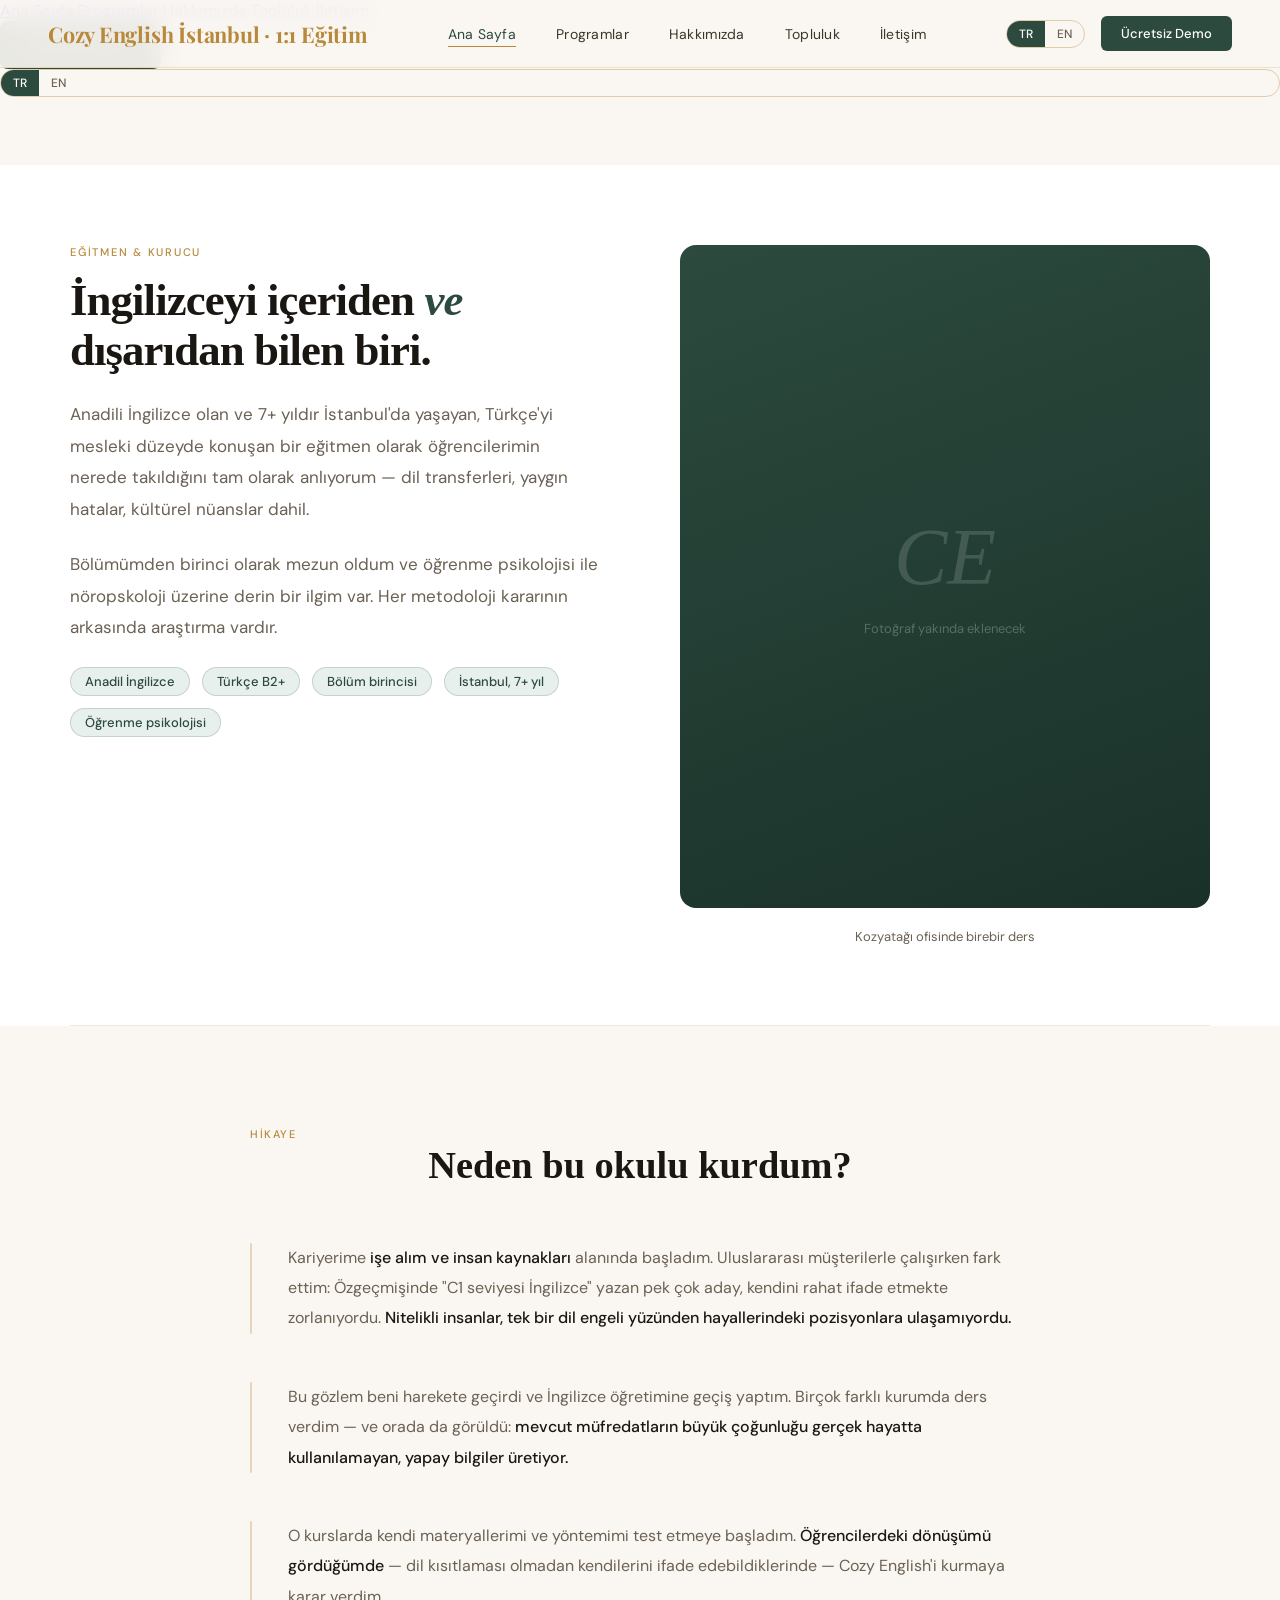
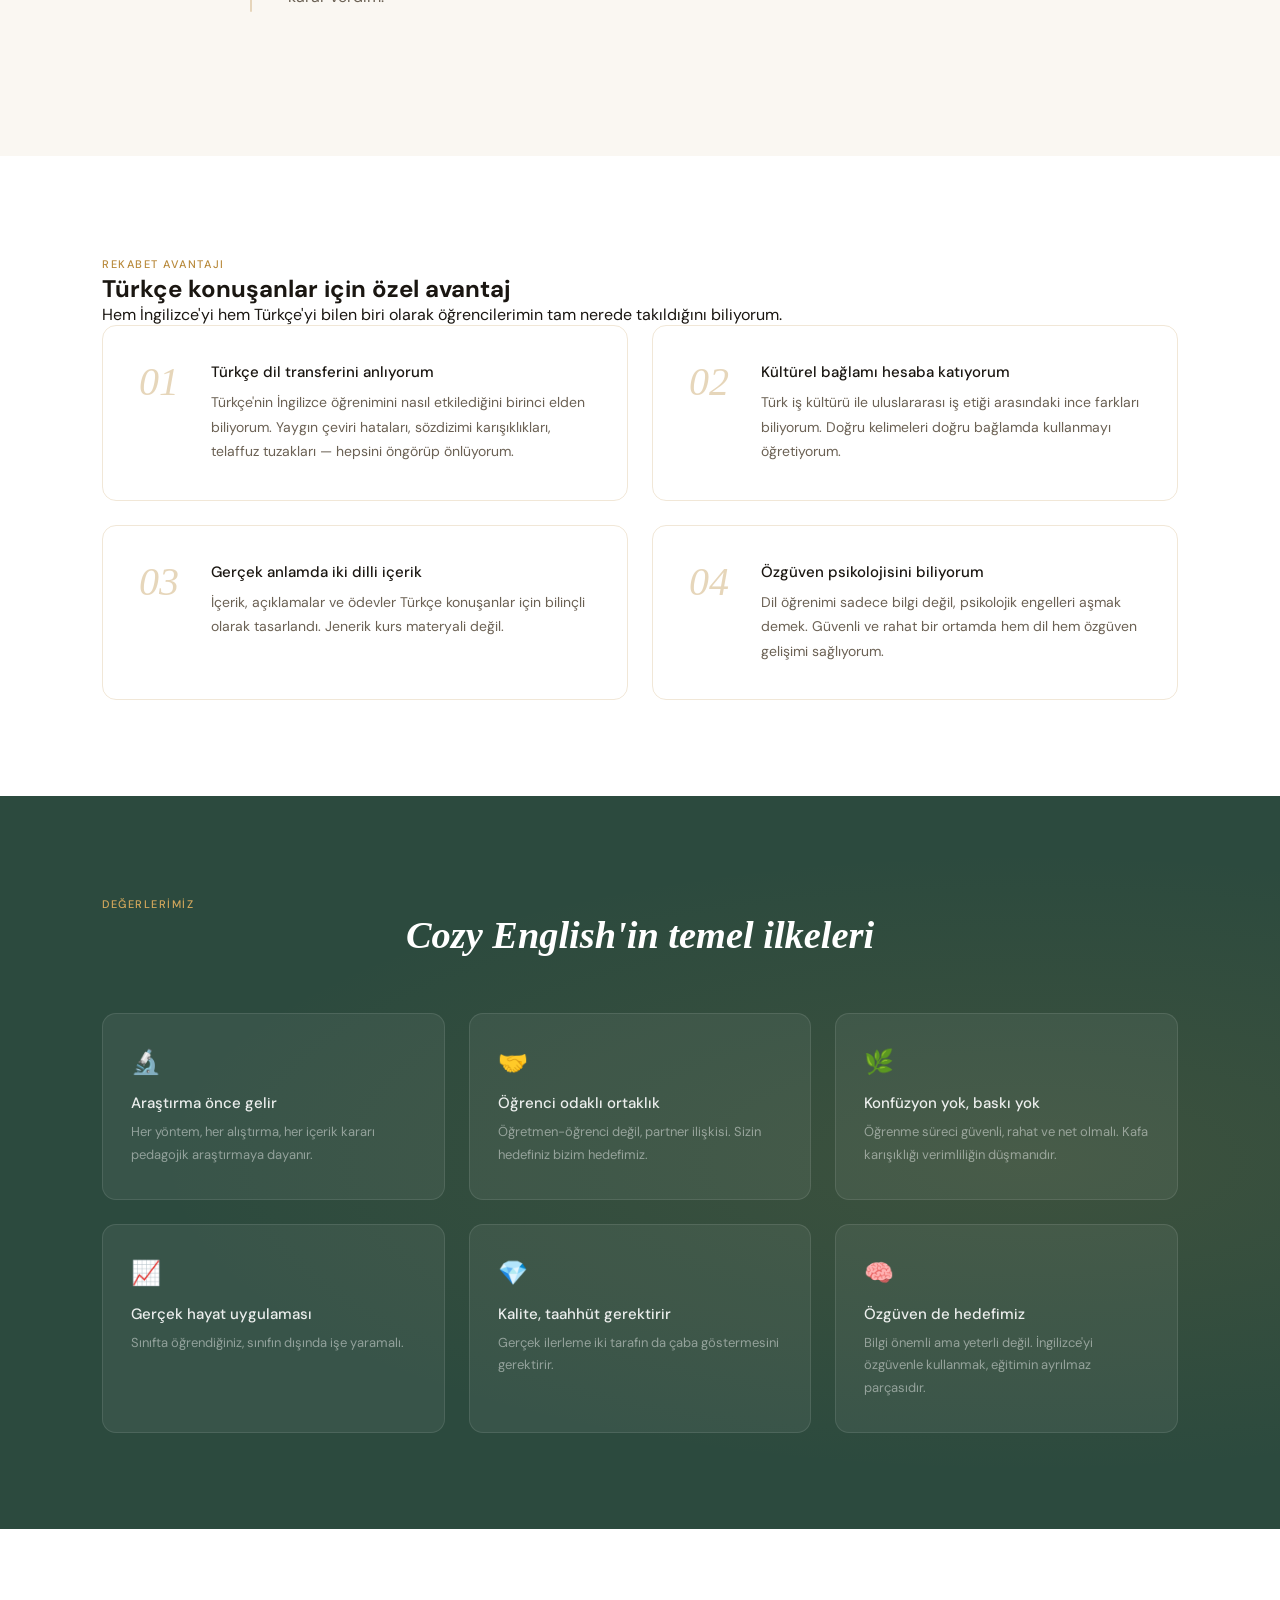
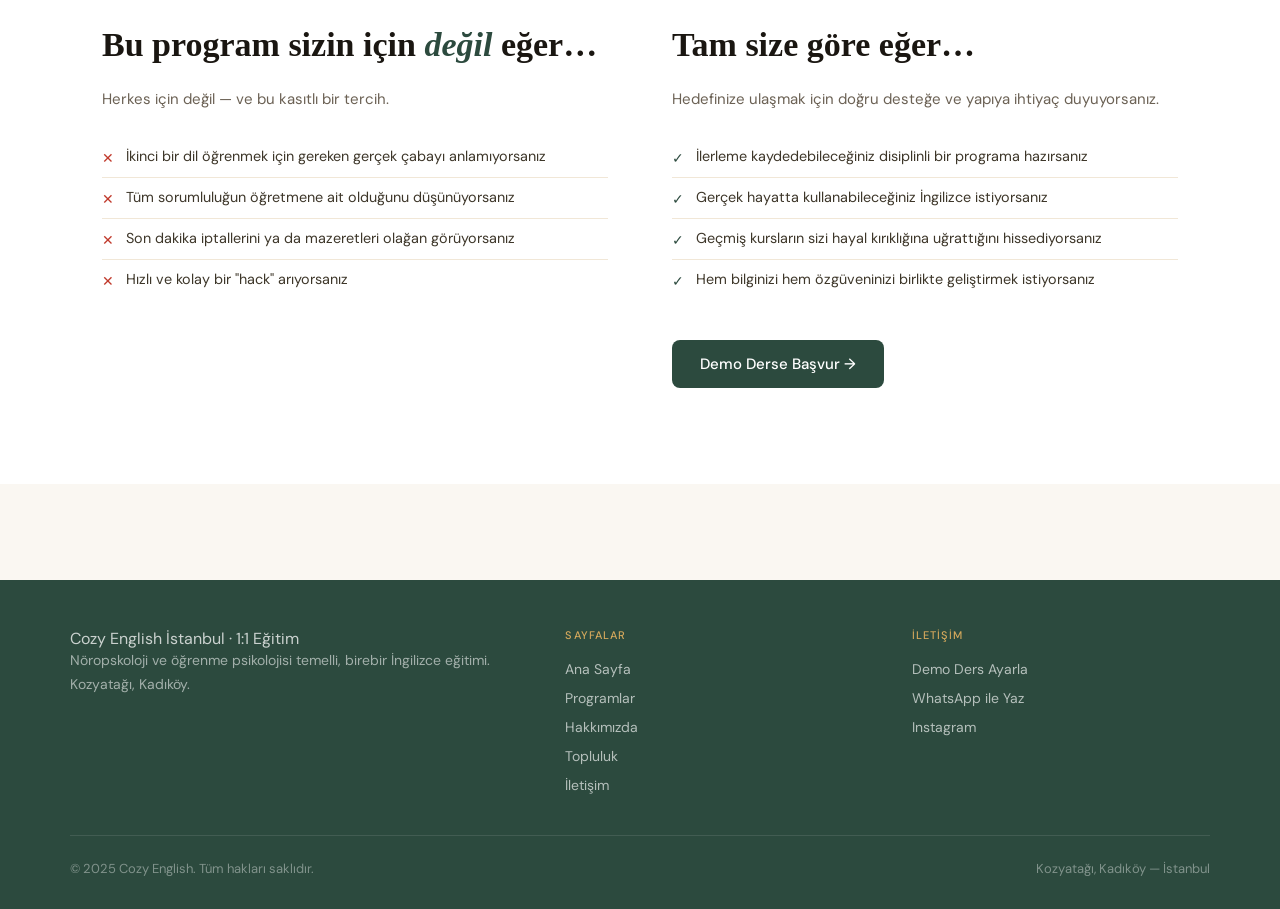
==== commit 8974484e: "Add files via upload" ====
--- a/index.html
+++ b/index.html
@@ -3,572 +3,312 @@
 <head>
   <meta charset="UTF-8" />
   <meta name="viewport" content="width=device-width, initial-scale=1.0" />
-  <title>Cozy English — Bilimsel, Kişisel, Etkili</title>
+  <title>Hakkımızda — Cozy English</title>
   <link rel="stylesheet" href="css/style.css" />
   <style>
-    /* ── HERO ── */
-    .hero {
-      min-height: calc(100vh - 68px);
-      display: grid;
-      grid-template-columns: 1fr 1fr;
-      gap: 0;
-      align-items: stretch;
-    }
-
-    .hero-left {
-      padding: 6rem 4rem 5rem 4rem;
-      display: flex; flex-direction: column; justify-content: center;
-      background: var(--cream);
-    }
-
-    .hero-eyebrow {
-      display: inline-flex; align-items: center; gap: 8px;
-      font-size: 0.6875rem; font-weight: 500; letter-spacing: 0.14em;
-      text-transform: uppercase; color: var(--gold);
-      margin-bottom: 1.75rem;
-    }
-
-    .hero-eyebrow::before {
-      content: ''; display: block;
-      width: 20px; height: 1px; background: var(--gold);
-    }
-
-    .hero-title {
-      font-family: 'Playfair Display', serif;
-      font-size: clamp(2.5rem, 4.5vw, 3.75rem);
-      font-weight: 700;
-      line-height: 1.12;
-      color: var(--ink);
-      letter-spacing: -0.02em;
-      margin-bottom: 1.5rem;
-    }
-
-    .hero-title em {
-      font-style: italic;
-      color: var(--forest);
-    }
-
-    .hero-subtitle {
-      font-size: 1.0625rem;
-      line-height: 1.75;
-      color: var(--ink-light);
-      max-width: 440px;
-      margin-bottom: 2.5rem;
-    }
-
-    .hero-actions { display: flex; gap: 1rem; align-items: center; flex-wrap: wrap; }
-
-    .hero-trust {
-      margin-top: 3.5rem;
-      padding-top: 2rem;
-      border-top: 1px solid var(--border);
-      display: flex; gap: 2.5rem; align-items: center; flex-wrap: wrap;
-    }
-
-    .trust-item {
-      display: flex; align-items: flex-start; flex-direction: column;
-    }
-
-    .trust-num {
-      font-family: 'Playfair Display', serif;
-      font-size: 1.875rem; font-weight: 700;
-      color: var(--forest); line-height: 1;
-    }
-
-    .trust-label {
-      font-size: 0.75rem; color: var(--ink-light); margin-top: 3px;
-    }
-
-    /* ── HERO RIGHT ── */
-    .hero-right {
-      background: var(--forest);
-      position: relative; overflow: hidden;
-      display: flex; flex-direction: column; justify-content: flex-end;
-    }
-
-    .hero-right-bg {
-      position: absolute; inset: 0;
-      background: 
-        radial-gradient(ellipse at 70% 20%, rgba(184,137,58,0.12) 0%, transparent 60%),
-        radial-gradient(ellipse at 20% 80%, rgba(255,255,255,0.04) 0%, transparent 50%);
-    }
-
-    .hero-pattern {
-      position: absolute; top: 0; left: 0; right: 0; bottom: 0;
-      opacity: 0.04;
-      background-image:
-        repeating-linear-gradient(45deg, #fff 0, #fff 1px, transparent 0, transparent 50%);
-      background-size: 30px 30px;
-    }
-
-    .hero-card-wrap {
-      position: relative; z-index: 2;
-      padding: 3rem;
-    }
-
-    .hero-quote {
-      font-family: 'Playfair Display', serif;
-      font-size: 1.5rem; font-style: italic;
-      color: rgba(255,255,255,0.9);
-      line-height: 1.5;
-      margin-bottom: 2rem;
-    }
-
-    .hero-quote-attr {
-      font-size: 0.8125rem; color: rgba(255,255,255,0.45);
-      letter-spacing: 0.08em;
-    }
-
-    .hero-features {
-      margin-top: 2.5rem;
-      display: flex; flex-direction: column; gap: 1rem;
-    }
-
-    .hero-feat {
-      display: flex; align-items: flex-start; gap: 14px;
-    }
-
-    .feat-icon {
-      width: 32px; height: 32px; flex-shrink: 0;
-      border: 1px solid rgba(184,137,58,0.35);
-      border-radius: 8px;
-      display: flex; align-items: center; justify-content: center;
-      color: var(--gold-light);
-      font-size: 14px;
-    }
-
-    .feat-text strong {
-      display: block;
-      font-size: 0.875rem; font-weight: 500;
-      color: rgba(255,255,255,0.9);
-      margin-bottom: 2px;
-    }
-
-    .feat-text span {
-      font-size: 0.8125rem;
-      color: rgba(255,255,255,0.45);
-    }
-
-    /* ── WHY SECTION ── */
-    .why-section {
-      padding: 6rem 0;
-      background: var(--white);
-    }
-
-    .section-header {
-      text-align: center;
-      margin-bottom: 4rem;
-    }
-
-    .section-title {
-      font-family: 'Playfair Display', serif;
-      font-size: clamp(1.875rem, 3vw, 2.5rem);
-      font-weight: 700;
-      color: var(--ink);
-      line-height: 1.2;
-      letter-spacing: -0.02em;
-    }
-
-    .section-sub {
-      font-size: 1rem; color: var(--ink-light);
-      line-height: 1.7; max-width: 560px;
-      margin: 1rem auto 0;
-    }
-
-    .why-grid {
-      display: grid;
-      grid-template-columns: repeat(3, 1fr);
-      gap: 1.5px;
-      background: var(--border);
-      border: 1.5px solid var(--border);
-      border-radius: 12px; overflow: hidden;
-    }
-
-    .why-card {
-      background: var(--white);
-      padding: 2.25rem 2rem;
-      transition: background 0.25s;
-    }
-
-    .why-card:hover { background: var(--cream); }
-
-    .why-card-num {
-      font-family: 'Playfair Display', serif;
+    .about-hero { padding: 5rem 2rem 0; background: var(--white); }
+    .about-hero-inner {
+      max-width: 1140px; margin: 0 auto;
+      display: grid; grid-template-columns: 1fr 1fr;
+      gap: 5rem; align-items: start; padding-bottom: 5rem;
+      border-bottom: 1px solid var(--border);
+    }
+    .about-eyebrow { font-size: 0.6875rem; font-weight: 500; letter-spacing: 0.16em; text-transform: uppercase; color: var(--gold); margin-bottom: 1rem; display: block; }
+    .about-hero h1 {
+      font-family: 'Cormorant Garamond', serif;
+      font-size: clamp(2.25rem, 3.5vw, 3.25rem); font-weight: 600; line-height: 1.12;
+      color: var(--ink); letter-spacing: -0.02em; margin-bottom: 1.5rem;
+    }
+    .about-hero h1 em { font-style: italic; color: var(--forest); }
+    .about-lead { font-size: 1.0625rem; line-height: 1.85; color: var(--ink-light); margin-bottom: 1.5rem; }
+    .credential-row { display: flex; flex-wrap: wrap; gap: 0.75rem; margin-top: 1.5rem; }
+    .cred-tag {
+      background: var(--forest-pale); color: var(--forest);
+      border: 1px solid rgba(44,74,62,0.18);
+      border-radius: 20px; font-size: 0.8125rem; font-weight: 500;
+      padding: 5px 14px; transition: all 0.2s;
+    }
+    .cred-tag:hover { background: var(--forest); color: var(--white); }
+
+    .about-photo-wrap { position: sticky; top: 88px; }
+    .about-photo {
+      background: var(--forest); border-radius: 16px;
+      aspect-ratio: 4/5; overflow: hidden; position: relative;
+    }
+    .photo-placeholder {
+      width: 100%; height: 100%;
+      display: flex; flex-direction: column;
+      align-items: center; justify-content: center;
+      background: linear-gradient(160deg, var(--forest) 0%, #1a3129 100%);
+    }
+    .photo-initials {
+      font-family: 'Cormorant Garamond', serif;
+      font-size: 5rem; font-weight: 400; font-style: italic;
+      color: rgba(255,255,255,0.15); margin-bottom: 1rem;
+    }
+    .photo-note { font-size: 0.8125rem; color: rgba(255,255,255,0.25); text-align: center; padding: 0 2rem; line-height: 1.6; }
+    .about-caption { margin-top: 1.25rem; font-size: 0.8125rem; color: var(--ink-light); text-align: center; }
+
+    /* Story */
+    .story-section { padding: 6rem 0; background: var(--pearl); }
+    .story-inner { max-width: 780px; margin: 0 auto; }
+    .story-inner .section-label { text-align: center; }
+    .story-inner h2 {
+      font-family: 'Cormorant Garamond', serif;
+      font-size: clamp(1.875rem, 3vw, 2.5rem); font-weight: 600;
+      color: var(--ink); line-height: 1.15; text-align: center; margin-bottom: 3.5rem;
+    }
+    .story-block { display: grid; grid-template-columns: 2px 1fr; gap: 2.25rem; margin-bottom: 3rem; }
+    .story-line { background: var(--gold); opacity: 0.3; border-radius: 2px; }
+    .story-text { font-size: 1rem; line-height: 1.9; color: var(--ink-light); }
+    .story-text strong { color: var(--ink); font-weight: 500; }
+
+    /* Edge */
+    .edge-section { padding: 6rem 0; background: var(--white); }
+    .edge-grid { display: grid; grid-template-columns: repeat(2, 1fr); gap: 1.5rem; }
+    .edge-card {
+      background: var(--pearl); border: 1px solid var(--border);
+      border-radius: 14px; padding: 2.25rem;
+      display: grid; grid-template-columns: 52px 1fr;
+      gap: 1.25rem; align-items: start; transition: all 0.3s;
+    }
+    .edge-card:hover { border-color: var(--border-gold); box-shadow: var(--shadow-md); transform: translateY(-3px); }
+    .edge-num {
+      font-family: 'Cormorant Garamond', serif;
       font-size: 2.5rem; font-weight: 400; font-style: italic;
-      color: var(--gold); opacity: 0.35;
-      line-height: 1; margin-bottom: 1rem;
-    }
-
-    .why-card h3 {
-      font-family: 'Playfair Display', serif;
-      font-size: 1.125rem; font-weight: 500;
-      color: var(--ink); margin-bottom: 0.75rem;
-    }
-
-    .why-card p {
-      font-size: 0.9rem; line-height: 1.7; color: var(--ink-light);
-    }
-
-    /* ── HOW IT WORKS ── */
-    .how-section {
-      padding: 6rem 0;
-      background: var(--cream);
-    }
-
-    .steps-row {
-      display: grid;
-      grid-template-columns: repeat(4, 1fr);
-      gap: 2rem;
-      position: relative;
-    }
-
-    .steps-row::before {
-      content: '';
-      position: absolute; top: 28px; left: 10%; right: 10%;
-      height: 1px;
-      background: linear-gradient(to right, transparent, var(--gold) 30%, var(--gold) 70%, transparent);
-      opacity: 0.3;
-      z-index: 0;
-    }
-
-    .step {
-      text-align: center;
-      position: relative; z-index: 1;
-    }
-
-    .step-circle {
-      width: 56px; height: 56px;
-      border-radius: 50%;
-      background: var(--white);
-      border: 1.5px solid var(--border-strong);
-      display: flex; align-items: center; justify-content: center;
-      margin: 0 auto 1.25rem;
-      font-family: 'Playfair Display', serif;
-      font-size: 1.125rem; font-weight: 700;
-      color: var(--forest);
-      transition: all 0.2s;
-    }
-
-    .step:hover .step-circle {
-      background: var(--forest);
-      color: var(--white);
-      border-color: var(--forest);
-    }
-
-    .step h4 {
-      font-size: 0.9375rem; font-weight: 500;
-      color: var(--ink); margin-bottom: 0.5rem;
-    }
-
-    .step p { font-size: 0.85rem; color: var(--ink-light); line-height: 1.65; }
-
-    /* ── AUDIENCE CARDS ── */
-    .audience-section {
-      padding: 6rem 0;
-      background: var(--white);
-    }
-
-    .audience-grid {
-      display: grid;
-      grid-template-columns: repeat(2, 1fr);
-      gap: 1.5rem;
-    }
-
-    .aud-card {
-      border: 1px solid var(--border);
-      border-radius: 12px;
-      padding: 2rem;
-      transition: all 0.25s;
-      background: var(--white);
-    }
-
-    .aud-card:hover {
-      border-color: var(--border-strong);
-      box-shadow: var(--shadow);
-      transform: translateY(-3px);
-    }
-
-    .aud-icon {
-      font-size: 1.75rem; margin-bottom: 1rem;
-    }
-
-    .aud-card h3 {
-      font-family: 'Playfair Display', serif;
-      font-size: 1.125rem; font-weight: 500;
-      color: var(--ink); margin-bottom: 0.5rem;
-    }
-
-    .aud-card p {
-      font-size: 0.875rem; line-height: 1.7; color: var(--ink-light);
-    }
-
-    /* ── CTA BAND ── */
-    .cta-band {
-      background: var(--forest);
-      padding: 5rem 2rem;
-      text-align: center;
-      position: relative; overflow: hidden;
-    }
-
-    .cta-band::before {
-      content: '';
-      position: absolute; inset: 0;
-      background: radial-gradient(ellipse at 50% 0%, rgba(184,137,58,0.15) 0%, transparent 70%);
-    }
-
-    .cta-band-inner { position: relative; z-index: 1; }
-
-    .cta-band h2 {
-      font-family: 'Playfair Display', serif;
-      font-size: clamp(1.875rem, 3.5vw, 2.75rem);
-      font-weight: 700; font-style: italic;
-      color: var(--white); line-height: 1.2;
-      margin-bottom: 1rem;
-    }
-
-    .cta-band p {
-      font-size: 1.0625rem; color: rgba(255,255,255,0.65);
-      max-width: 520px; margin: 0 auto 2.5rem;
-      line-height: 1.7;
-    }
-
-    .cta-band-actions { display: flex; justify-content: center; gap: 1rem; flex-wrap: wrap; }
+      color: var(--gold); opacity: 0.35; line-height: 1;
+    }
+    .edge-card h4 { font-size: 0.9375rem; font-weight: 500; color: var(--ink); margin-bottom: 0.5rem; }
+    .edge-card p { font-size: 0.875rem; line-height: 1.75; color: var(--ink-light); }
+
+    /* Values */
+    .values-section { padding: 6rem 0; background: var(--forest); position: relative; overflow: hidden; }
+    .values-section::before {
+      content: ''; position: absolute; inset: 0;
+      background: radial-gradient(ellipse at 80% 50%, rgba(184,137,58,0.12) 0%, transparent 60%);
+    }
+    .values-inner { position: relative; z-index: 1; }
+    .values-section .section-label { color: var(--gold-light); text-align: center; }
+    .values-section h2 {
+      font-family: 'Cormorant Garamond', serif;
+      font-size: clamp(1.875rem, 3vw, 2.5rem); font-weight: 600; font-style: italic;
+      color: var(--white); text-align: center; margin-bottom: 3.5rem;
+    }
+    .values-grid { display: grid; grid-template-columns: repeat(3, 1fr); gap: 1.5rem; }
+    .value-card {
+      background: rgba(255,255,255,0.06); border: 1px solid rgba(255,255,255,0.1);
+      border-radius: 14px; padding: 2rem 1.75rem;
+      transition: all 0.3s;
+    }
+    .value-card:hover { background: rgba(255,255,255,0.1); border-color: rgba(184,137,58,0.3); transform: translateY(-3px); }
+    .value-icon { font-size: 1.5rem; margin-bottom: 1rem; }
+    .value-card h4 { font-size: 0.9375rem; font-weight: 500; color: rgba(255,255,255,0.9); margin-bottom: 0.5rem; }
+    .value-card p { font-size: 0.8125rem; line-height: 1.75; color: rgba(255,255,255,0.45); }
+
+    /* For / Not for */
+    .notfor-section { padding: 6rem 0; background: var(--white); }
+    .notfor-inner { display: grid; grid-template-columns: 1fr 1fr; gap: 4rem; align-items: start; }
+    .notfor-inner h2 {
+      font-family: 'Cormorant Garamond', serif;
+      font-size: 2.125rem; font-weight: 600; color: var(--ink); line-height: 1.2; margin-bottom: 1.25rem;
+    }
+    .notfor-inner > div > p { font-size: 0.9375rem; line-height: 1.8; color: var(--ink-light); margin-bottom: 1.5rem; }
+    .notfor-list, .for-list { list-style: none; }
+    .notfor-list li, .for-list li {
+      font-size: 0.9rem; color: var(--ink-mid);
+      padding: 10px 0; border-bottom: 1px solid var(--border);
+      display: flex; align-items: flex-start; gap: 12px;
+    }
+    .notfor-list li:last-child, .for-list li:last-child { border-bottom: none; }
+    .x { color: #c0392b; flex-shrink: 0; margin-top: 2px; }
+    .check { color: var(--forest); flex-shrink: 0; margin-top: 2px; }
 
     @media (max-width: 900px) {
-      .hero { grid-template-columns: 1fr; }
-      .hero-right { display: none; }
-      .hero-left { padding: 4rem 1.5rem; }
-      .why-grid { grid-template-columns: 1fr; }
-      .steps-row { grid-template-columns: repeat(2, 1fr); }
-      .steps-row::before { display: none; }
-      .audience-grid { grid-template-columns: 1fr; }
+      .about-hero-inner { grid-template-columns: 1fr; gap: 2.5rem; }
+      .about-photo-wrap { position: static; }
+      .edge-grid { grid-template-columns: 1fr; }
+      .values-grid { grid-template-columns: 1fr; }
+      .notfor-inner { grid-template-columns: 1fr; gap: 2.5rem; }
     }
   </style>
 </head>
 <body>
 
 <nav>
-  <a href="index.html" class="nav-logo">Cozy <span>English</span></a>
+  <a href="index.html" class="nav-logo">
+    <div class="logo-mark"></div>
+    <div class="logo-text">
+      <span class="logo-text-top">Cozy English</span>
+      <span class="logo-text-bottom">İstanbul · 1:1 Eğitim</span>
+    </div>
+  </a>
   <ul class="nav-links">
-    <li><a href="index.html" class="active" data-tr="nav_home">Ana Sayfa</a></li>
-    <li><a href="programs.html" data-tr="nav_programs">Programlar</a></li>
-    <li><a href="about.html" data-tr="nav_about">Hakkımızda</a></li>
-    <li><a href="community.html" data-tr="nav_community">Topluluk</a></li>
-    <li><a href="contact.html" data-tr="nav_contact">İletişim</a></li>
+    <li><a href="index.html" data-i18n="nav_home">Ana Sayfa</a></li>
+    <li><a href="programs.html" data-i18n="nav_programs">Programlar</a></li>
+    <li><a href="about.html" data-i18n="nav_about">Hakkımızda</a></li>
+    <li><a href="community.html" data-i18n="nav_community">Topluluk</a></li>
+    <li><a href="contact.html" data-i18n="nav_contact">İletişim</a></li>
   </ul>
   <div class="nav-right">
     <div class="lang-toggle">
-      <button class="lang-btn active" data-lang="tr">TR</button>
+      <button class="lang-btn" data-lang="tr">TR</button>
       <button class="lang-btn" data-lang="en">EN</button>
     </div>
-    <a href="contact.html" class="btn-nav">Ücretsiz Demo</a>
+    <a href="contact.html" class="btn-nav" data-i18n="nav_cta">Ücretsiz Demo</a>
+    <button class="hamburger" aria-label="Menü"><span></span><span></span><span></span></button>
   </div>
 </nav>
 
+<div class="mobile-menu">
+  <a href="index.html" data-nav data-i18n="nav_home">Ana Sayfa</a>
+  <a href="programs.html" data-nav data-i18n="nav_programs">Programlar</a>
+  <a href="about.html" data-nav data-i18n="nav_about">Hakkımızda</a>
+  <a href="community.html" data-nav data-i18n="nav_community">Topluluk</a>
+  <a href="contact.html" data-nav data-i18n="nav_contact">İletişim</a>
+  <div class="mobile-menu-bottom">
+    <a href="contact.html" class="btn-primary">Ücretsiz Demo</a>
+    <div class="lang-toggle">
+      <button class="lang-btn" data-lang="tr">TR</button>
+      <button class="lang-btn" data-lang="en">EN</button>
+    </div>
+  </div>
+</div>
+
 <div class="page-wrap">
 
-  <!-- ── HERO ── -->
-  <section class="hero">
-    <div class="hero-left">
-      <p class="hero-eyebrow">Bilim Destekli · Kişiye Özel · Güvenle Konuşun</p>
-
-      <h1 class="hero-title">
-        İngilizce'de<br>
-        <em>gerçekten</em> ilerlemenin<br>
-        yolu burada başlar.
-      </h1>
-
-      <p class="hero-subtitle">
-        Nöropskoloji ve öğrenme psikolojisine dayalı, tamamen kişiselleştirilmiş 1:1 İngilizce eğitimi. Sınıfta öğrendiğinizi gerçek hayatta kullanın — konfüzyon yok, tahmin yok.
-      </p>
-
-      <div class="hero-actions">
-        <a href="contact.html" class="btn-primary">Ücretsiz Demo Dersi Al →</a>
-        <a href="programs.html" class="btn-secondary">Programları Keşfet</a>
-      </div>
-
-      <div class="hero-trust">
-        <div class="trust-item">
-          <span class="trust-num">7+</span>
-          <span class="trust-label">Yıl Türkiye deneyimi</span>
-        </div>
-        <div class="trust-item">
-          <span class="trust-num">1:1</span>
-          <span class="trust-label">Birebir, kişiye özel</span>
-        </div>
-        <div class="trust-item">
-          <span class="trust-num">%100</span>
-          <span class="trust-label">Araştırma destekli içerik</span>
-        </div>
-      </div>
-    </div>
-
-    <div class="hero-right">
-      <div class="hero-right-bg"></div>
-      <div class="hero-pattern"></div>
-      <div class="hero-card-wrap">
-        <p class="hero-quote">
-          "The goal isn't perfect grammar. It's the confidence to walk into any room and make yourself understood."
-        </p>
-        <p class="hero-quote-attr">— Cozy English Metodolojisi</p>
-
-        <div class="hero-features">
-          <div class="hero-feat">
-            <div class="feat-icon">◆</div>
-            <div class="feat-text">
-              <strong>Diagnostic başlangıç</strong>
-              <span>Seviyeniz ve hedeflerinize göre özel program</span>
-            </div>
+  <section class="about-hero">
+    <div class="about-hero-inner">
+      <div class="reveal">
+        <span class="about-eyebrow">Eğitmen & Kurucu</span>
+        <h1>İngilizceyi içeriden <em>ve</em> dışarıdan bilen biri.</h1>
+        <p class="about-lead">Anadili İngilizce olan ve 7+ yıldır İstanbul'da yaşayan, Türkçe'yi mesleki düzeyde konuşan bir eğitmen olarak öğrencilerimin nerede takıldığını tam olarak anlıyorum — dil transferleri, yaygın hatalar, kültürel nüanslar dahil.</p>
+        <p class="about-lead">Bölümümden birinci olarak mezun oldum ve öğrenme psikolojisi ile nöropskoloji üzerine derin bir ilgim var. Her metodoloji kararının arkasında araştırma vardır.</p>
+        <div class="credential-row">
+          <span class="cred-tag">Anadil İngilizce</span>
+          <span class="cred-tag">Türkçe B2+</span>
+          <span class="cred-tag">Bölüm birincisi</span>
+          <span class="cred-tag">İstanbul, 7+ yıl</span>
+          <span class="cred-tag">Öğrenme psikolojisi</span>
+        </div>
+      </div>
+      <div class="about-photo-wrap reveal reveal-delay-2">
+        <div class="about-photo">
+          <div class="photo-placeholder">
+            <div class="photo-initials">CE</div>
+            <p class="photo-note">Fotoğraf yakında eklenecek</p>
           </div>
-          <div class="hero-feat">
-            <div class="feat-icon">◈</div>
-            <div class="feat-text">
-              <strong>Türkçe konuşanlar için tasarlandı</strong>
-              <span>Ana dil girişimlerini anlayan bir eğitmen</span>
-            </div>
+        </div>
+        <p class="about-caption">Kozyatağı ofisinde birebir ders</p>
+      </div>
+    </div>
+  </section>
+
+  <section class="story-section">
+    <div class="container">
+      <div class="story-inner">
+        <span class="section-label">Hikaye</span>
+        <h2 class="reveal">Neden bu okulu kurdum?</h2>
+        <div class="story-block reveal">
+          <div class="story-line"></div>
+          <p class="story-text">Kariyerime <strong>işe alım ve insan kaynakları</strong> alanında başladım. Uluslararası müşterilerle çalışırken fark ettim: Özgeçmişinde "C1 seviyesi İngilizce" yazan pek çok aday, kendini rahat ifade etmekte zorlanıyordu. <strong>Nitelikli insanlar, tek bir dil engeli yüzünden hayallerindeki pozisyonlara ulaşamıyordu.</strong></p>
+        </div>
+        <div class="story-block reveal">
+          <div class="story-line"></div>
+          <p class="story-text">Bu gözlem beni harekete geçirdi ve İngilizce öğretimine geçiş yaptım. Birçok farklı kurumda ders verdim — ve orada da görüldü: <strong>mevcut müfredatların büyük çoğunluğu gerçek hayatta kullanılamayan, yapay bilgiler üretiyor.</strong></p>
+        </div>
+        <div class="story-block reveal">
+          <div class="story-line"></div>
+          <p class="story-text">O kurslarda kendi materyallerimi ve yöntemimi test etmeye başladım. <strong>Öğrencilerdeki dönüşümü gördüğümde</strong> — dil kısıtlaması olmadan kendilerini ifade edebildiklerinde — Cozy English'i kurmaya karar verdim.</p>
+        </div>
+      </div>
+    </div>
+  </section>
+
+  <section class="edge-section">
+    <div class="container">
+      <div class="section-header reveal">
+        <span class="section-label">Rekabet avantajı</span>
+        <h2 class="section-title">Türkçe konuşanlar için özel avantaj</h2>
+        <p class="section-sub">Hem İngilizce'yi hem Türkçe'yi bilen biri olarak öğrencilerimin tam nerede takıldığını biliyorum.</p>
+      </div>
+      <div class="edge-grid">
+        <div class="edge-card reveal reveal-delay-1">
+          <div class="edge-num">01</div>
+          <div><h4>Türkçe dil transferini anlıyorum</h4><p>Türkçe'nin İngilizce öğrenimini nasıl etkilediğini birinci elden biliyorum. Yaygın çeviri hataları, sözdizimi karışıklıkları, telaffuz tuzakları — hepsini öngörüp önlüyorum.</p></div>
+        </div>
+        <div class="edge-card reveal reveal-delay-2">
+          <div class="edge-num">02</div>
+          <div><h4>Kültürel bağlamı hesaba katıyorum</h4><p>Türk iş kültürü ile uluslararası iş etiği arasındaki ince farkları biliyorum. Doğru kelimeleri doğru bağlamda kullanmayı öğretiyorum.</p></div>
+        </div>
+        <div class="edge-card reveal reveal-delay-3">
+          <div class="edge-num">03</div>
+          <div><h4>Gerçek anlamda iki dilli içerik</h4><p>İçerik, açıklamalar ve ödevler Türkçe konuşanlar için bilinçli olarak tasarlandı. Jenerik kurs materyali değil.</p></div>
+        </div>
+        <div class="edge-card reveal reveal-delay-4">
+          <div class="edge-num">04</div>
+          <div><h4>Özgüven psikolojisini biliyorum</h4><p>Dil öğrenimi sadece bilgi değil, psikolojik engelleri aşmak demek. Güvenli ve rahat bir ortamda hem dil hem özgüven gelişimi sağlıyorum.</p></div>
+        </div>
+      </div>
+    </div>
+  </section>
+
+  <section class="values-section">
+    <div class="container values-inner">
+      <span class="section-label">Değerlerimiz</span>
+      <h2 class="reveal">Cozy English'in temel ilkeleri</h2>
+      <div class="values-grid">
+        <div class="value-card reveal reveal-delay-1"><div class="value-icon">🔬</div><h4>Araştırma önce gelir</h4><p>Her yöntem, her alıştırma, her içerik kararı pedagojik araştırmaya dayanır.</p></div>
+        <div class="value-card reveal reveal-delay-2"><div class="value-icon">🤝</div><h4>Öğrenci odaklı ortaklık</h4><p>Öğretmen-öğrenci değil, partner ilişkisi. Sizin hedefiniz bizim hedefimiz.</p></div>
+        <div class="value-card reveal reveal-delay-3"><div class="value-icon">🌿</div><h4>Konfüzyon yok, baskı yok</h4><p>Öğrenme süreci güvenli, rahat ve net olmalı. Kafa karışıklığı verimliliğin düşmanıdır.</p></div>
+        <div class="value-card reveal reveal-delay-1"><div class="value-icon">📈</div><h4>Gerçek hayat uygulaması</h4><p>Sınıfta öğrendiğiniz, sınıfın dışında işe yaramalı.</p></div>
+        <div class="value-card reveal reveal-delay-2"><div class="value-icon">💎</div><h4>Kalite, taahhüt gerektirir</h4><p>Gerçek ilerleme iki tarafın da çaba göstermesini gerektirir.</p></div>
+        <div class="value-card reveal reveal-delay-3"><div class="value-icon">🧠</div><h4>Özgüven de hedefimiz</h4><p>Bilgi önemli ama yeterli değil. İngilizce'yi özgüvenle kullanmak, eğitimin ayrılmaz parçasıdır.</p></div>
+      </div>
+    </div>
+  </section>
+
+  <section class="notfor-section">
+    <div class="container">
+      <div class="notfor-inner">
+        <div class="reveal">
+          <h2>Bu program sizin için <em style="font-style:italic;color:var(--forest);">değil</em> eğer…</h2>
+          <p>Herkes için değil — ve bu kasıtlı bir tercih.</p>
+          <ul class="notfor-list">
+            <li><span class="x">✕</span><span>İkinci bir dil öğrenmek için gereken gerçek çabayı anlamıyorsanız</span></li>
+            <li><span class="x">✕</span><span>Tüm sorumluluğun öğretmene ait olduğunu düşünüyorsanız</span></li>
+            <li><span class="x">✕</span><span>Son dakika iptallerini ya da mazeretleri olağan görüyorsanız</span></li>
+            <li><span class="x">✕</span><span>Hızlı ve kolay bir "hack" arıyorsanız</span></li>
+          </ul>
+        </div>
+        <div class="reveal reveal-delay-2">
+          <h2>Tam size göre eğer…</h2>
+          <p>Hedefinize ulaşmak için doğru desteğe ve yapıya ihtiyaç duyuyorsanız.</p>
+          <ul class="for-list">
+            <li><span class="check">✓</span><span>İlerleme kaydedebileceğiniz disiplinli bir programa hazırsanız</span></li>
+            <li><span class="check">✓</span><span>Gerçek hayatta kullanabileceğiniz İngilizce istiyorsanız</span></li>
+            <li><span class="check">✓</span><span>Geçmiş kursların sizi hayal kırıklığına uğrattığını hissediyorsanız</span></li>
+            <li><span class="check">✓</span><span>Hem bilginizi hem özgüveninizi birlikte geliştirmek istiyorsanız</span></li>
+          </ul>
+          <div style="margin-top:2.5rem;">
+            <a href="contact.html" class="btn-primary">Demo Derse Başvur →</a>
           </div>
-          <div class="hero-feat">
-            <div class="feat-icon">◉</div>
-            <div class="feat-text">
-              <strong>Kozyatağı & Online</strong>
-              <span>Metro, otobüs ve araç ile kolay ulaşım</span>
-            </div>
-          </div>
-        </div>
-      </div>
-    </div>
-  </section>
-
-  <!-- ── WHY COZY ENGLISH ── -->
-  <section class="why-section">
-    <div class="container">
-      <div class="section-header">
-        <p class="section-label">Fark nedir?</p>
-        <h2 class="section-title">Genel kurslardan ayrılan 6 temel fark</h2>
-        <p class="section-sub">Çoğu kurs size içerik öğretir. Biz sizi İngilizce <em>düşünmeye</em> ve konuşmaya alıştırırız.</p>
-      </div>
-
-      <div class="why-grid">
-        <div class="why-card">
-          <div class="why-card-num">01</div>
-          <h3>Nöropskoloji temelli</h3>
-          <p>Beynin dil öğrenme mekanizmasına uygun içerik ve tekrarlarla kalıcı hafıza oluşturuyoruz.</p>
-        </div>
-        <div class="why-card">
-          <div class="why-card-num">02</div>
-          <h3>Türkçe konuşanlar için özel</h3>
-          <p>Eğitmenimiz Türkçe konuşur; yaygın kalıplar, yanlış anlamalar ve dil transferini tam anlıyor.</p>
-        </div>
-        <div class="why-card">
-          <div class="why-card-num">03</div>
-          <h3>%70–80 konuşma odaklı</h3>
-          <p>Her dersin büyük bölümünde siz konuşursunuz. Pasif dinleme değil, aktif üretim.</p>
-        </div>
-        <div class="why-card">
-          <div class="why-card-num">04</div>
-          <h3>Gerçek hayat senaryoları</h3>
-          <p>İş toplantısı, seyahat, sunum ya da müzakere — içerik hedefinize göre oluşturulur.</p>
-        </div>
-        <div class="why-card">
-          <div class="why-card-num">05</div>
-          <h3>Kişiselleştirilmiş ödev</h3>
-          <p>Her dersten sonra sizin için hazırlanmış, Google Classroom üzerinden erişilebilir materyaller.</p>
-        </div>
-        <div class="why-card">
-          <div class="why-card-num">06</div>
-          <h3>Ölçülebilir ilerleme</h3>
-          <p>CEFR seviye değerlendirmeleri ve düzenli tanılama testleriyle gelişiminizi somut görürsünüz.</p>
-        </div>
-      </div>
-    </div>
-  </section>
-
-  <!-- ── HOW IT WORKS ── -->
-  <section class="how-section">
-    <div class="container">
-      <div class="section-header">
-        <p class="section-label">Süreç</p>
-        <h2 class="section-title">Nasıl çalışır?</h2>
-        <p class="section-sub">İlk ücretsiz demo dersten ölçülebilir ilerlemeye kadar dört adım.</p>
-      </div>
-
-      <div class="steps-row">
-        <div class="step">
-          <div class="step-circle">1</div>
-          <h4>Ücretsiz Demo</h4>
-          <p>30 dakikalık tanışma dersiyle seviyenizi değerlendiririz, sorularınızı yanıtlarız.</p>
-        </div>
-        <div class="step">
-          <div class="step-circle">2</div>
-          <h4>Tanılama & Program</h4>
-          <p>Konuşma bazlı diagnostic sınavdan sonra size özel müfredat hazırlanır.</p>
-        </div>
-        <div class="step">
-          <div class="step-circle">3</div>
-          <h4>Birebir Dersler</h4>
-          <p>60–90 dk'lık yapılandırılmış oturumlar; içerik, pratik ve ödev.</p>
-        </div>
-        <div class="step">
-          <div class="step-circle">4</div>
-          <h4>Seviye Atla</h4>
-          <p>Hedef çıktılara ulaşınca değerlendirme yapılır, bir üst seviyeye geçilir.</p>
-        </div>
-      </div>
-    </div>
-  </section>
-
-  <!-- ── FOR WHOM ── -->
-  <section class="audience-section">
-    <div class="container">
-      <div class="section-header">
-        <p class="section-label">Kimler için?</p>
-        <h2 class="section-title">Programımız şu kişiler için tasarlandı</h2>
-      </div>
-
-      <div class="audience-grid">
-        <div class="aud-card">
-          <div class="aud-icon">💼</div>
-          <h3>Profesyoneller & Yöneticiler</h3>
-          <p>Toplantılar, sunumlar, müzakereler ve iş yazışmalarında akıcı, güvenli İngilizce. Kariyerinizin önündeki dil engelini kaldırın.</p>
-        </div>
-        <div class="aud-card">
-          <div class="aud-icon">✈️</div>
-          <h3>Seyahat & Günlük Yaşam</h3>
-          <p>Otel check-in'inden sosyal sohbete kadar her durumda kendinizi net ifade edin. Seyahat İngilizcesi artık stresli olmak zorunda değil.</p>
-        </div>
-        <div class="aud-card">
-          <div class="aud-icon">🏫</div>
-          <h3>Yurt Dışı Eğitim Hazırlığı</h3>
-          <p>İngiliz yatılı okulu mülakatı, üniversite başvurusu veya yurt dışı kariyer planı için kapsamlı hazırlık.</p>
-        </div>
-        <div class="aud-card">
-          <div class="aud-icon">🎯</div>
-          <h3>Fluency & Özgüven İnşası</h3>
-          <p>Bilginiz var ama konuşurken donup kalıyorsunuz? Alışılmış yöntemlerin çözemediği bloğu birlikte aşıyoruz.</p>
-        </div>
-      </div>
-    </div>
-  </section>
-
-  <!-- ── CTA BAND ── -->
-  <section class="cta-band">
-    <div class="cta-band-inner">
-      <h2>"İngilizce konuşabilmek için doğru anda başlamak gerekir — o an şimdi."</h2>
-      <p>30 dakikalık ücretsiz demo dersinizi planlayın. Taahhüt yok, baskı yok — sadece gerçek bir başlangıç.</p>
-      <div class="cta-band-actions">
-        <a href="contact.html" class="btn-gold">Demo Ders Ayarla →</a>
-        <a href="programs.html" class="btn-secondary" style="border-color: rgba(255,255,255,0.4); color: rgba(255,255,255,0.85);">Programları Gör</a>
+        </div>
       </div>
     </div>
   </section>
 
 </div>
 
-<!-- ── FOOTER ── -->
 <footer>
   <div class="footer-inner">
     <div class="footer-brand">
-      <div class="logo">Cozy <span>English</span></div>
+      <div class="footer-logo">
+        <div class="footer-logo-mark"></div>
+        <div class="logo-text">
+          <span class="footer-logo-text-top">Cozy English</span>
+          <span class="footer-logo-text-bottom">İstanbul · 1:1 Eğitim</span>
+        </div>
+      </div>
       <p>Nöropskoloji ve öğrenme psikolojisi temelli, birebir İngilizce eğitimi. Kozyatağı, Kadıköy.</p>
     </div>
     <div class="footer-col">
@@ -585,8 +325,8 @@
       <h4>İletişim</h4>
       <ul>
         <li><a href="contact.html">Demo Ders Ayarla</a></li>
-        <li><a href="#">WhatsApp ile Yaz</a></li>
-        <li><a href="#">Instagram</a></li>
+        <li><a href="https://wa.me/90XXXXXXXXXX" target="_blank" rel="noopener">WhatsApp ile Yaz</a></li>
+        <li><a href="https://instagram.com/" target="_blank" rel="noopener">Instagram</a></li>
       </ul>
     </div>
   </div>
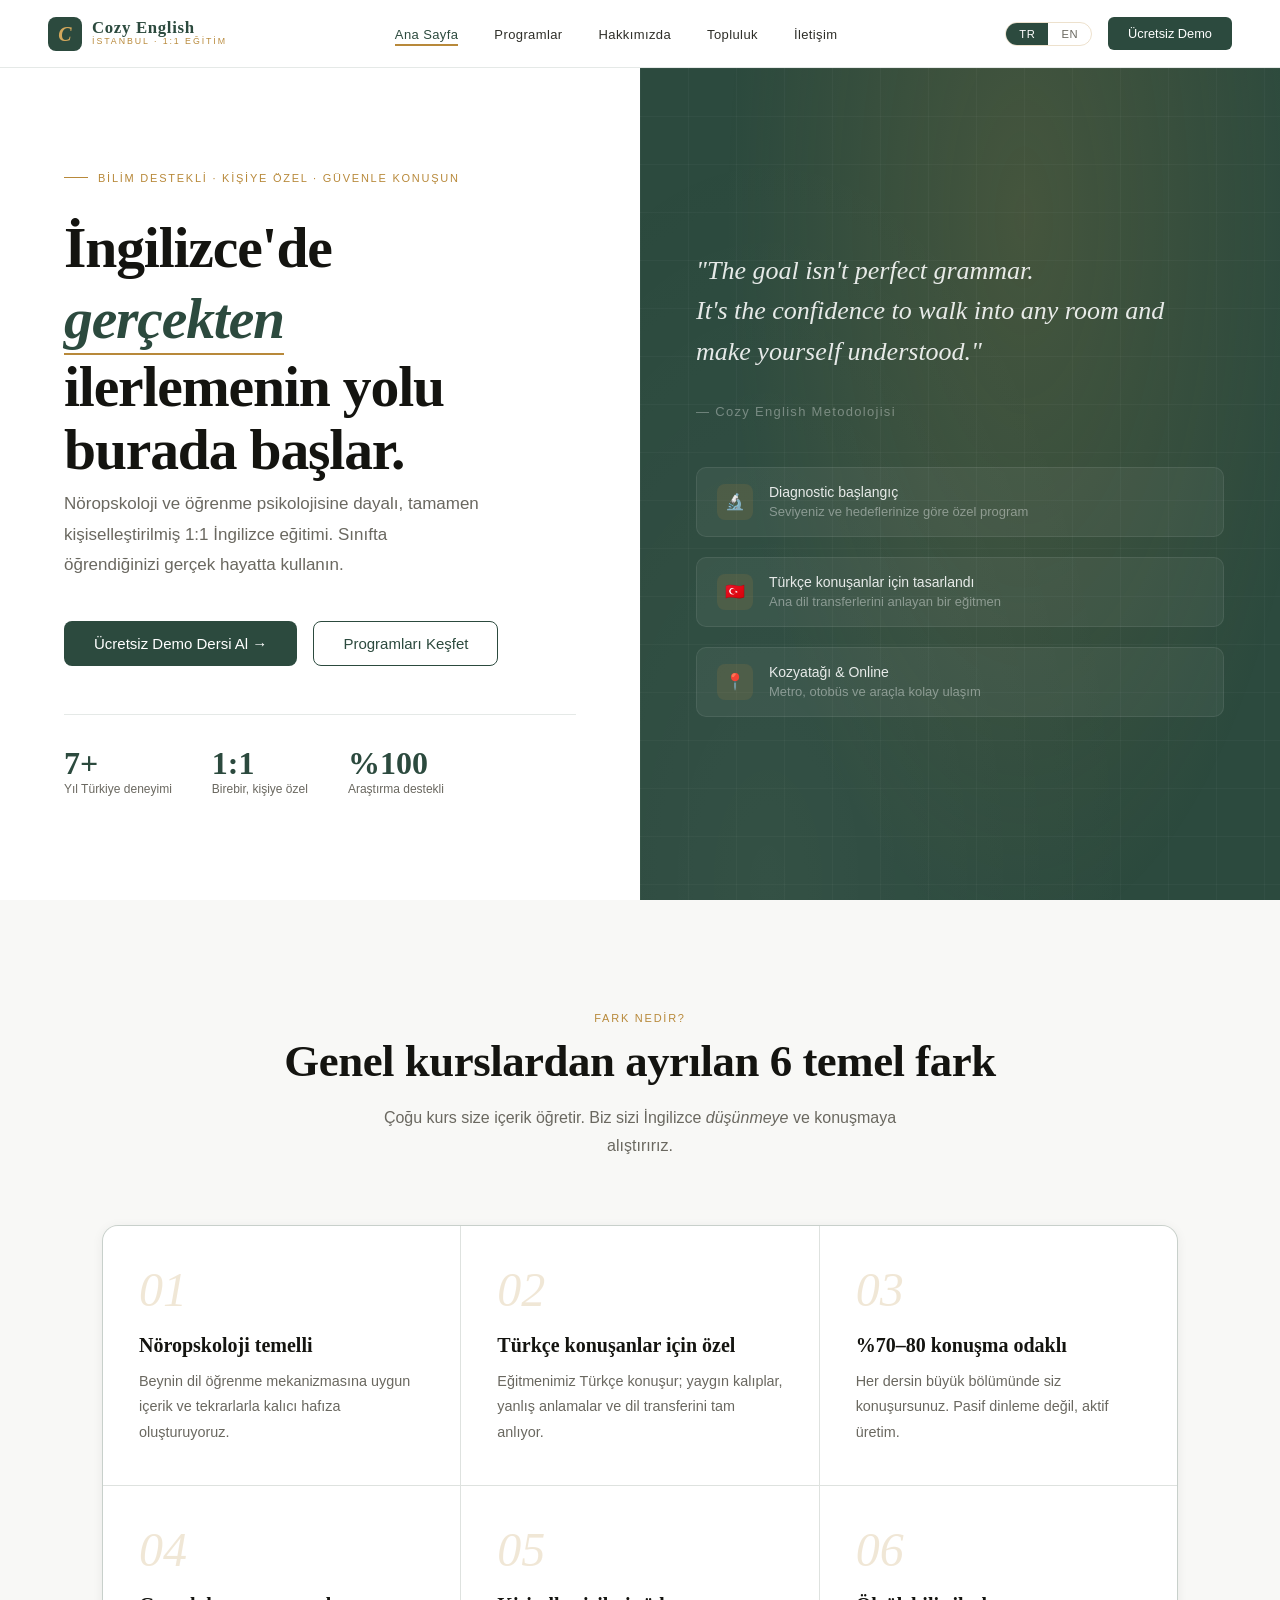
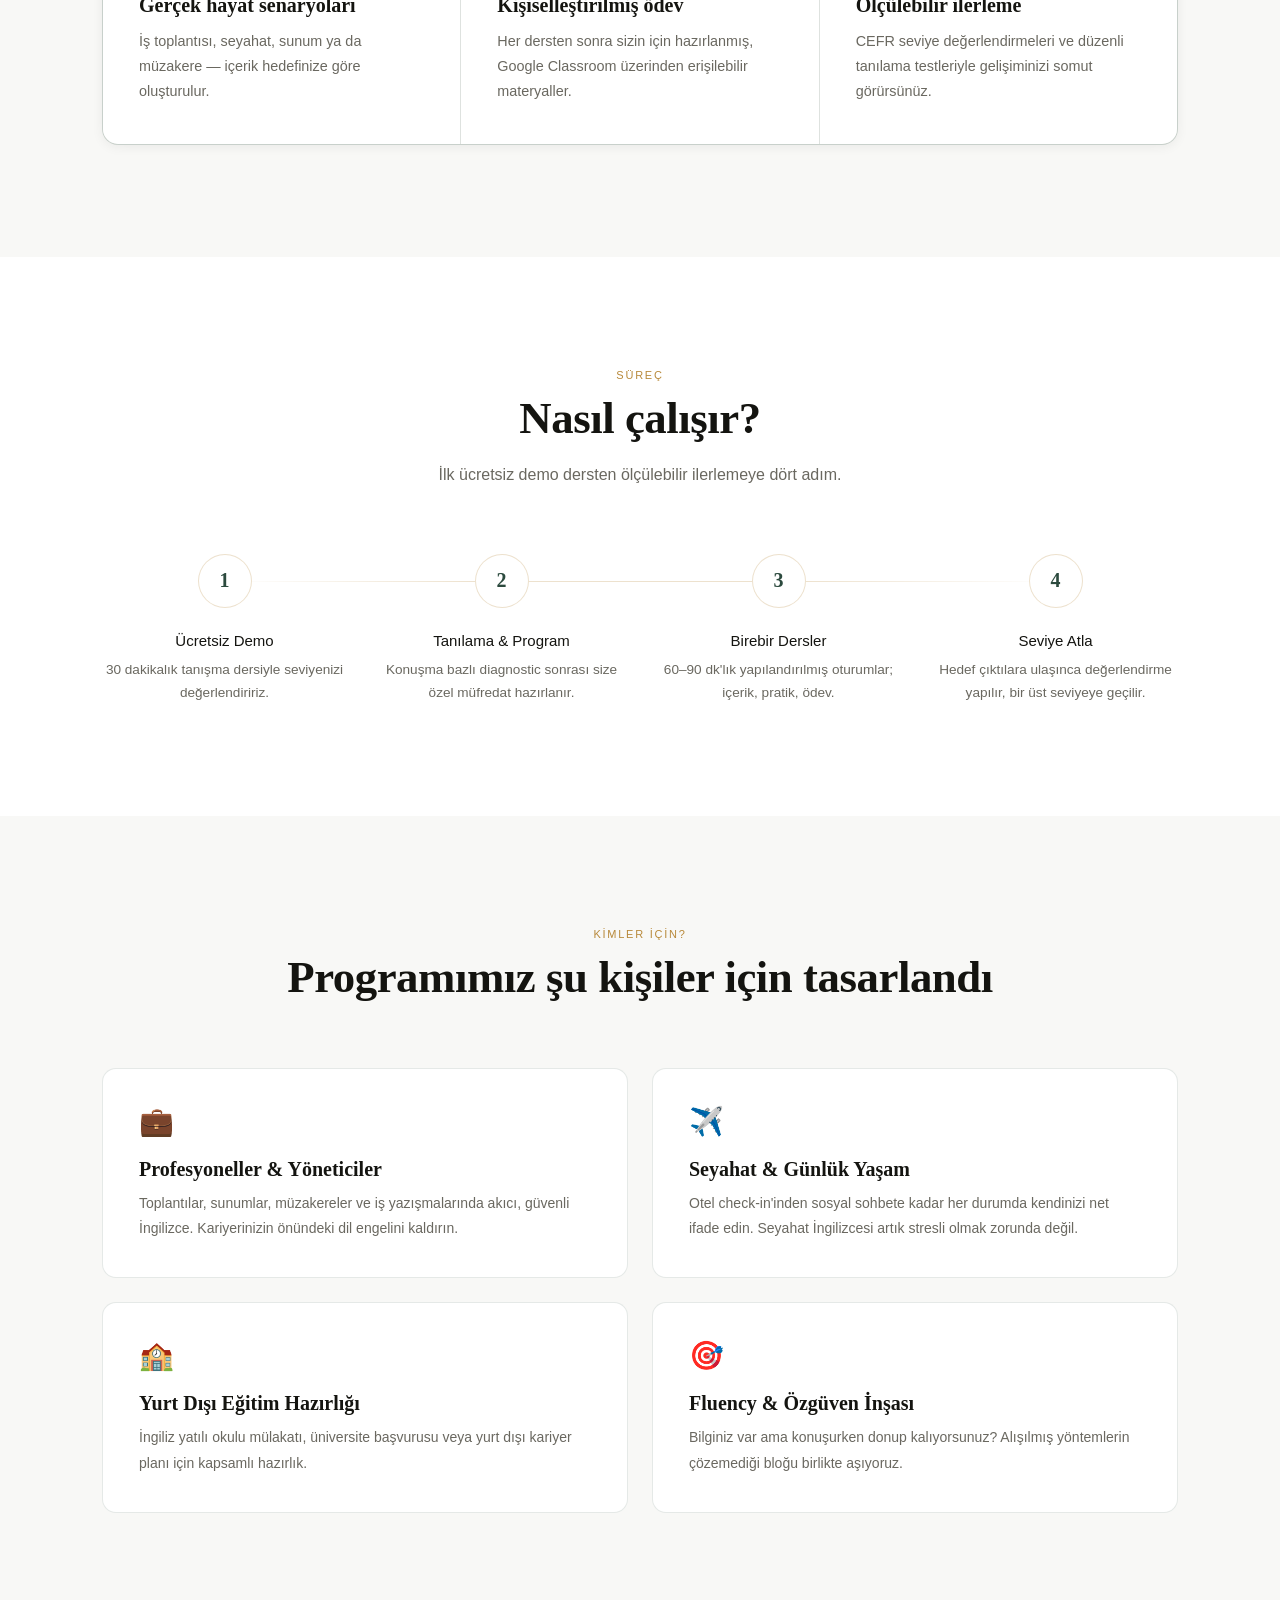
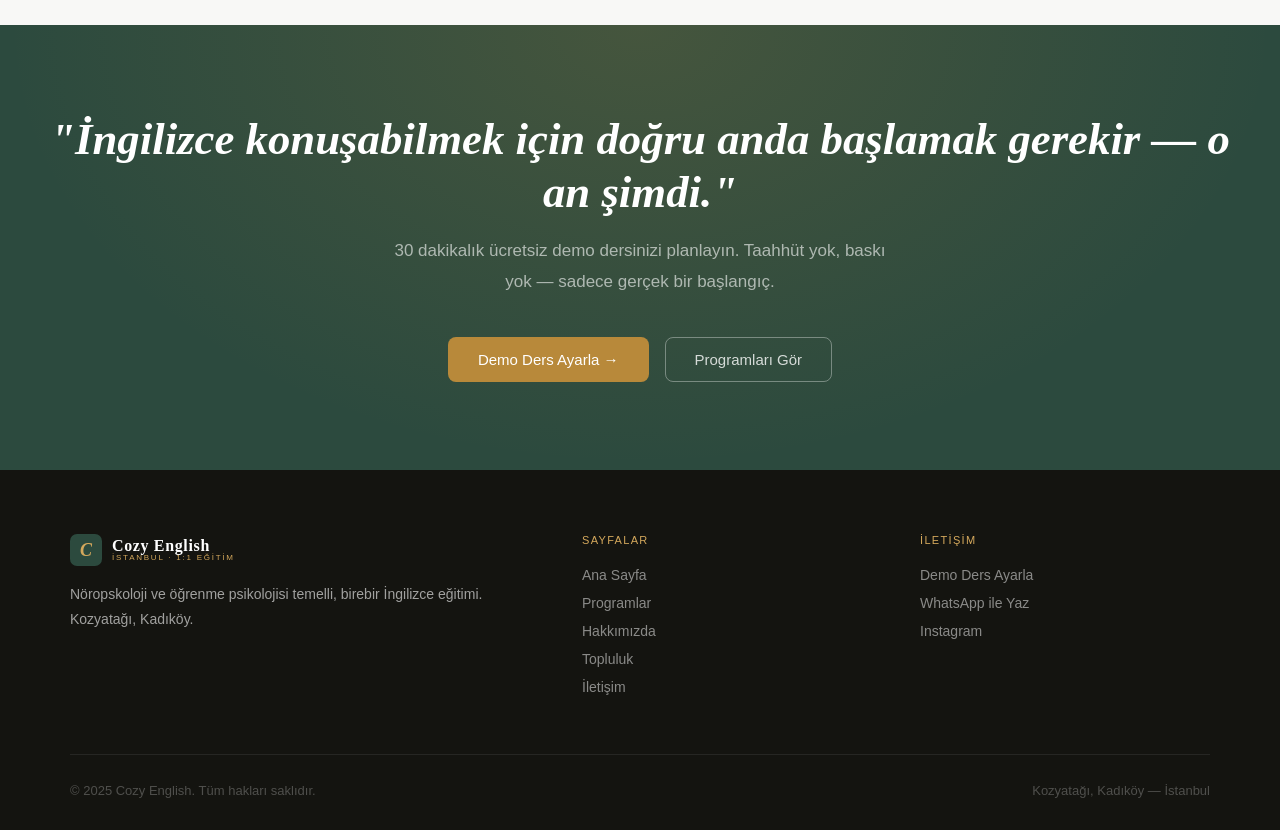
==== commit 47f55d48: "Add files via upload" ====
--- a/index.html
+++ b/index.html
@@ -3,137 +3,315 @@
 <head>
   <meta charset="UTF-8" />
   <meta name="viewport" content="width=device-width, initial-scale=1.0" />
-  <title>Hakkımızda — Cozy English</title>
+  <title>Cozy English — Bilimsel, Kişisel, Etkili</title>
   <link rel="stylesheet" href="css/style.css" />
   <style>
-    .about-hero { padding: 5rem 2rem 0; background: var(--white); }
-    .about-hero-inner {
-      max-width: 1140px; margin: 0 auto;
-      display: grid; grid-template-columns: 1fr 1fr;
-      gap: 5rem; align-items: start; padding-bottom: 5rem;
-      border-bottom: 1px solid var(--border);
-    }
-    .about-eyebrow { font-size: 0.6875rem; font-weight: 500; letter-spacing: 0.16em; text-transform: uppercase; color: var(--gold); margin-bottom: 1rem; display: block; }
-    .about-hero h1 {
-      font-family: 'Cormorant Garamond', serif;
-      font-size: clamp(2.25rem, 3.5vw, 3.25rem); font-weight: 600; line-height: 1.12;
-      color: var(--ink); letter-spacing: -0.02em; margin-bottom: 1.5rem;
-    }
-    .about-hero h1 em { font-style: italic; color: var(--forest); }
-    .about-lead { font-size: 1.0625rem; line-height: 1.85; color: var(--ink-light); margin-bottom: 1.5rem; }
-    .credential-row { display: flex; flex-wrap: wrap; gap: 0.75rem; margin-top: 1.5rem; }
-    .cred-tag {
-      background: var(--forest-pale); color: var(--forest);
-      border: 1px solid rgba(44,74,62,0.18);
-      border-radius: 20px; font-size: 0.8125rem; font-weight: 500;
-      padding: 5px 14px; transition: all 0.2s;
-    }
-    .cred-tag:hover { background: var(--forest); color: var(--white); }
-
-    .about-photo-wrap { position: sticky; top: 88px; }
-    .about-photo {
-      background: var(--forest); border-radius: 16px;
-      aspect-ratio: 4/5; overflow: hidden; position: relative;
-    }
-    .photo-placeholder {
-      width: 100%; height: 100%;
-      display: flex; flex-direction: column;
-      align-items: center; justify-content: center;
-      background: linear-gradient(160deg, var(--forest) 0%, #1a3129 100%);
-    }
-    .photo-initials {
-      font-family: 'Cormorant Garamond', serif;
-      font-size: 5rem; font-weight: 400; font-style: italic;
-      color: rgba(255,255,255,0.15); margin-bottom: 1rem;
-    }
-    .photo-note { font-size: 0.8125rem; color: rgba(255,255,255,0.25); text-align: center; padding: 0 2rem; line-height: 1.6; }
-    .about-caption { margin-top: 1.25rem; font-size: 0.8125rem; color: var(--ink-light); text-align: center; }
-
-    /* Story */
-    .story-section { padding: 6rem 0; background: var(--pearl); }
-    .story-inner { max-width: 780px; margin: 0 auto; }
-    .story-inner .section-label { text-align: center; }
-    .story-inner h2 {
-      font-family: 'Cormorant Garamond', serif;
-      font-size: clamp(1.875rem, 3vw, 2.5rem); font-weight: 600;
-      color: var(--ink); line-height: 1.15; text-align: center; margin-bottom: 3.5rem;
-    }
-    .story-block { display: grid; grid-template-columns: 2px 1fr; gap: 2.25rem; margin-bottom: 3rem; }
-    .story-line { background: var(--gold); opacity: 0.3; border-radius: 2px; }
-    .story-text { font-size: 1rem; line-height: 1.9; color: var(--ink-light); }
-    .story-text strong { color: var(--ink); font-weight: 500; }
-
-    /* Edge */
-    .edge-section { padding: 6rem 0; background: var(--white); }
-    .edge-grid { display: grid; grid-template-columns: repeat(2, 1fr); gap: 1.5rem; }
-    .edge-card {
-      background: var(--pearl); border: 1px solid var(--border);
+    /* ── HERO ── */
+    .hero {
+      min-height: calc(100vh - 68px);
+      display: grid;
+      grid-template-columns: 1fr 1fr;
+      overflow: hidden;
+    }
+
+    .hero-left {
+      padding: 0 4rem 0 4rem;
+      display: flex; flex-direction: column; justify-content: center;
+      background: var(--white);
+      position: relative; z-index: 1;
+    }
+
+    .hero-eyebrow {
+      display: inline-flex; align-items: center; gap: 10px;
+      font-size: 0.6875rem; font-weight: 500; letter-spacing: 0.16em;
+      text-transform: uppercase; color: var(--gold);
+      margin-bottom: 2rem;
+      opacity: 0; animation: fadeSlideUp 0.6s 0.2s forwards;
+    }
+
+    .hero-eyebrow::before {
+      content: ''; display: block;
+      width: 24px; height: 1px; background: var(--gold);
+    }
+
+    .hero-title {
+      font-family: 'Cormorant Garamond', serif;
+      font-size: clamp(2.75rem, 4.5vw, 4rem);
+      font-weight: 600; line-height: 1.1;
+      color: var(--ink); letter-spacing: -0.02em;
+      margin-bottom: 0.5rem;
+      opacity: 0; animation: fadeSlideUp 0.7s 0.35s forwards;
+    }
+
+    .hero-title-italic {
+      font-style: italic; color: var(--forest);
+      display: block;
+      position: relative; width: fit-content;
+    }
+
+    .hero-title-italic::after {
+      content: '';
+      position: absolute; bottom: -4px; left: 0;
+      width: 0; height: 2px;
+      background: var(--gold);
+      transition: width 1.2s cubic-bezier(0.22,1,0.36,1) 1.1s;
+    }
+
+    .hero-title-italic.drawn::after { width: 100%; }
+
+    .hero-title-3 {
+      opacity: 0; animation: fadeSlideUp 0.7s 0.5s forwards;
+    }
+
+    .hero-subtitle {
+      font-size: 1.0625rem; line-height: 1.8;
+      color: var(--ink-light);
+      max-width: 420px; margin-bottom: 2.5rem;
+      opacity: 0; animation: fadeSlideUp 0.7s 0.65s forwards;
+    }
+
+    .hero-actions {
+      display: flex; gap: 1rem; align-items: center; flex-wrap: wrap;
+      opacity: 0; animation: fadeSlideUp 0.7s 0.8s forwards;
+    }
+
+    .hero-trust {
+      margin-top: 3rem;
+      padding-top: 2rem;
+      border-top: 1px solid var(--border);
+      display: flex; gap: 2.5rem; align-items: center; flex-wrap: wrap;
+      opacity: 0; animation: fadeSlideUp 0.7s 1s forwards;
+    }
+
+    .trust-item { display: flex; flex-direction: column; }
+
+    .trust-num {
+      font-family: 'Cormorant Garamond', serif;
+      font-size: 2rem; font-weight: 600;
+      color: var(--forest); line-height: 1;
+    }
+
+    .trust-label { font-size: 0.75rem; color: var(--ink-light); margin-top: 3px; }
+
+    /* ── HERO RIGHT — dark panel ── */
+    .hero-right {
+      background: var(--forest);
+      position: relative; overflow: hidden;
+      display: flex; flex-direction: column; justify-content: center;
+    }
+
+    .hero-parallax-bg {
+      position: absolute; inset: -30% 0;
+      background:
+        radial-gradient(ellipse at 60% 30%, rgba(184,137,58,0.18) 0%, transparent 55%),
+        radial-gradient(ellipse at 20% 80%, rgba(255,255,255,0.04) 0%, transparent 50%);
+      will-change: transform;
+    }
+
+    .hero-grid-pattern {
+      position: absolute; inset: 0;
+      background-image:
+        linear-gradient(rgba(255,255,255,0.03) 1px, transparent 1px),
+        linear-gradient(90deg, rgba(255,255,255,0.03) 1px, transparent 1px);
+      background-size: 48px 48px;
+    }
+
+    .hero-right-content {
+      position: relative; z-index: 2;
+      padding: 3.5rem;
+    }
+
+    .hero-quote {
+      font-family: 'Cormorant Garamond', serif;
+      font-size: 1.625rem; font-style: italic; font-weight: 400;
+      color: rgba(255,255,255,0.88);
+      line-height: 1.55; margin-bottom: 2rem;
+    }
+
+    .hero-quote-attr {
+      font-size: 0.8125rem; color: rgba(255,255,255,0.35);
+      letter-spacing: 0.1em; margin-bottom: 3rem;
+    }
+
+    .hero-features { display: flex; flex-direction: column; gap: 1.25rem; }
+
+    .hero-feat {
+      display: flex; align-items: flex-start; gap: 16px;
+      padding: 1rem 1.25rem;
+      background: rgba(255,255,255,0.05);
+      border: 1px solid rgba(255,255,255,0.08);
+      border-radius: 10px;
+      transition: all 0.3s;
+    }
+
+    .hero-feat:hover {
+      background: rgba(255,255,255,0.09);
+      border-color: rgba(184,137,58,0.3);
+      transform: translateX(4px);
+    }
+
+    .feat-icon {
+      width: 36px; height: 36px; flex-shrink: 0;
+      background: rgba(184,137,58,0.15);
+      border-radius: 8px;
+      display: flex; align-items: center; justify-content: center;
+      font-size: 1rem;
+    }
+
+    .feat-text strong {
+      display: block; font-size: 0.875rem; font-weight: 500;
+      color: rgba(255,255,255,0.88); margin-bottom: 2px;
+    }
+
+    .feat-text span { font-size: 0.8125rem; color: rgba(255,255,255,0.4); }
+
+    /* ── WHY SECTION ── */
+    .why-section { padding: 7rem 0; background: var(--pearl); }
+
+    .why-grid {
+      display: grid; grid-template-columns: repeat(3, 1fr);
+      gap: 1px;
+      background: var(--border);
+      border: 1px solid var(--border);
+      border-radius: 16px; overflow: hidden;
+      box-shadow: var(--shadow-sm);
+    }
+
+    .why-card {
+      background: var(--white);
+      padding: 2.5rem 2.25rem;
+      transition: background 0.3s, transform 0.3s;
+      position: relative; overflow: hidden;
+    }
+
+    .why-card::before {
+      content: '';
+      position: absolute; top: 0; left: 0; right: 0;
+      height: 2px;
+      background: var(--gold);
+      transform: scaleX(0);
+      transition: transform 0.4s cubic-bezier(0.22,1,0.36,1);
+      transform-origin: left;
+    }
+
+    .why-card:hover { background: var(--pearl); }
+    .why-card:hover::before { transform: scaleX(1); }
+
+    .why-card-num {
+      font-family: 'Cormorant Garamond', serif;
+      font-size: 3rem; font-weight: 400; font-style: italic;
+      color: var(--gold); opacity: 0.2;
+      line-height: 1; margin-bottom: 1.25rem;
+    }
+
+    .why-card h3 {
+      font-family: 'Cormorant Garamond', serif;
+      font-size: 1.25rem; font-weight: 600;
+      color: var(--ink); margin-bottom: 0.75rem;
+    }
+
+    .why-card p { font-size: 0.9rem; line-height: 1.75; color: var(--ink-light); }
+
+    /* ── HOW IT WORKS ── */
+    .how-section { padding: 7rem 0; background: var(--white); }
+
+    .steps-row {
+      display: grid; grid-template-columns: repeat(4, 1fr);
+      gap: 2rem; position: relative;
+    }
+
+    .steps-row::before {
+      content: '';
+      position: absolute; top: 27px; left: 12%; right: 12%;
+      height: 1px;
+      background: linear-gradient(to right, transparent, var(--gold) 30%, var(--gold) 70%, transparent);
+      opacity: 0.25;
+    }
+
+    .step { text-align: center; position: relative; z-index: 1; }
+
+    .step-circle {
+      width: 54px; height: 54px; border-radius: 50%;
+      background: var(--white); border: 1.5px solid var(--border-gold);
+      display: flex; align-items: center; justify-content: center;
+      margin: 0 auto 1.5rem;
+      font-family: 'Cormorant Garamond', serif;
+      font-size: 1.25rem; font-weight: 600; color: var(--forest);
+      transition: all 0.3s cubic-bezier(0.22,1,0.36,1);
+    }
+
+    .step:hover .step-circle {
+      background: var(--forest); color: var(--white);
+      border-color: var(--forest);
+      transform: scale(1.08);
+      box-shadow: 0 8px 24px rgba(44,74,62,0.25);
+    }
+
+    .step h4 { font-size: 0.9375rem; font-weight: 500; color: var(--ink); margin-bottom: 0.6rem; }
+    .step p { font-size: 0.85rem; color: var(--ink-light); line-height: 1.7; }
+
+    /* ── AUDIENCE ── */
+    .audience-section { padding: 7rem 0; background: var(--pearl); }
+
+    .audience-grid {
+      display: grid; grid-template-columns: repeat(2, 1fr);
+      gap: 1.5rem;
+    }
+
+    .aud-card {
+      border: 1px solid var(--border);
       border-radius: 14px; padding: 2.25rem;
-      display: grid; grid-template-columns: 52px 1fr;
-      gap: 1.25rem; align-items: start; transition: all 0.3s;
-    }
-    .edge-card:hover { border-color: var(--border-gold); box-shadow: var(--shadow-md); transform: translateY(-3px); }
-    .edge-num {
-      font-family: 'Cormorant Garamond', serif;
-      font-size: 2.5rem; font-weight: 400; font-style: italic;
-      color: var(--gold); opacity: 0.35; line-height: 1;
-    }
-    .edge-card h4 { font-size: 0.9375rem; font-weight: 500; color: var(--ink); margin-bottom: 0.5rem; }
-    .edge-card p { font-size: 0.875rem; line-height: 1.75; color: var(--ink-light); }
-
-    /* Values */
-    .values-section { padding: 6rem 0; background: var(--forest); position: relative; overflow: hidden; }
-    .values-section::before {
-      content: ''; position: absolute; inset: 0;
-      background: radial-gradient(ellipse at 80% 50%, rgba(184,137,58,0.12) 0%, transparent 60%);
-    }
-    .values-inner { position: relative; z-index: 1; }
-    .values-section .section-label { color: var(--gold-light); text-align: center; }
-    .values-section h2 {
-      font-family: 'Cormorant Garamond', serif;
-      font-size: clamp(1.875rem, 3vw, 2.5rem); font-weight: 600; font-style: italic;
-      color: var(--white); text-align: center; margin-bottom: 3.5rem;
-    }
-    .values-grid { display: grid; grid-template-columns: repeat(3, 1fr); gap: 1.5rem; }
-    .value-card {
-      background: rgba(255,255,255,0.06); border: 1px solid rgba(255,255,255,0.1);
-      border-radius: 14px; padding: 2rem 1.75rem;
-      transition: all 0.3s;
-    }
-    .value-card:hover { background: rgba(255,255,255,0.1); border-color: rgba(184,137,58,0.3); transform: translateY(-3px); }
-    .value-icon { font-size: 1.5rem; margin-bottom: 1rem; }
-    .value-card h4 { font-size: 0.9375rem; font-weight: 500; color: rgba(255,255,255,0.9); margin-bottom: 0.5rem; }
-    .value-card p { font-size: 0.8125rem; line-height: 1.75; color: rgba(255,255,255,0.45); }
-
-    /* For / Not for */
-    .notfor-section { padding: 6rem 0; background: var(--white); }
-    .notfor-inner { display: grid; grid-template-columns: 1fr 1fr; gap: 4rem; align-items: start; }
-    .notfor-inner h2 {
-      font-family: 'Cormorant Garamond', serif;
-      font-size: 2.125rem; font-weight: 600; color: var(--ink); line-height: 1.2; margin-bottom: 1.25rem;
-    }
-    .notfor-inner > div > p { font-size: 0.9375rem; line-height: 1.8; color: var(--ink-light); margin-bottom: 1.5rem; }
-    .notfor-list, .for-list { list-style: none; }
-    .notfor-list li, .for-list li {
-      font-size: 0.9rem; color: var(--ink-mid);
-      padding: 10px 0; border-bottom: 1px solid var(--border);
-      display: flex; align-items: flex-start; gap: 12px;
-    }
-    .notfor-list li:last-child, .for-list li:last-child { border-bottom: none; }
-    .x { color: #c0392b; flex-shrink: 0; margin-top: 2px; }
-    .check { color: var(--forest); flex-shrink: 0; margin-top: 2px; }
-
-    @media (max-width: 900px) {
-      .about-hero-inner { grid-template-columns: 1fr; gap: 2.5rem; }
-      .about-photo-wrap { position: static; }
-      .edge-grid { grid-template-columns: 1fr; }
-      .values-grid { grid-template-columns: 1fr; }
-      .notfor-inner { grid-template-columns: 1fr; gap: 2.5rem; }
+      background: var(--white);
+      transition: all 0.3s cubic-bezier(0.22,1,0.36,1);
+      position: relative; overflow: hidden;
+    }
+
+    .aud-card::after {
+      content: '';
+      position: absolute; bottom: 0; left: 0; right: 0;
+      height: 3px;
+      background: linear-gradient(to right, var(--forest), var(--gold));
+      transform: scaleX(0); transform-origin: left;
+      transition: transform 0.4s cubic-bezier(0.22,1,0.36,1);
+    }
+
+    .aud-card:hover {
+      transform: translateY(-5px);
+      box-shadow: var(--shadow-md);
+      border-color: var(--border-gold);
+    }
+
+    .aud-card:hover::after { transform: scaleX(1); }
+
+    .aud-icon { font-size: 1.75rem; margin-bottom: 1.25rem; }
+
+    .aud-card h3 {
+      font-family: 'Cormorant Garamond', serif;
+      font-size: 1.25rem; font-weight: 600;
+      color: var(--ink); margin-bottom: 0.625rem;
+    }
+
+    .aud-card p { font-size: 0.875rem; line-height: 1.8; color: var(--ink-light); }
+
+    @keyframes fadeSlideUp {
+      from { opacity: 0; transform: translateY(20px); }
+      to { opacity: 1; transform: translateY(0); }
+    }
+
+    @media (max-width: 960px) {
+      .hero { grid-template-columns: 1fr; min-height: auto; }
+      .hero-left { padding: 4rem 1.5rem 3rem; }
+      .hero-right { display: none; }
+      .why-grid { grid-template-columns: 1fr; }
+      .steps-row { grid-template-columns: repeat(2, 1fr); }
+      .steps-row::before { display: none; }
+      .audience-grid { grid-template-columns: 1fr; }
     }
   </style>
 </head>
 <body>
 
+<!-- ── NAV ── -->
 <nav>
   <a href="index.html" class="nav-logo">
     <div class="logo-mark"></div>
@@ -155,10 +333,13 @@
       <button class="lang-btn" data-lang="en">EN</button>
     </div>
     <a href="contact.html" class="btn-nav" data-i18n="nav_cta">Ücretsiz Demo</a>
-    <button class="hamburger" aria-label="Menü"><span></span><span></span><span></span></button>
+    <button class="hamburger" aria-label="Menü">
+      <span></span><span></span><span></span>
+    </button>
   </div>
 </nav>
 
+<!-- ── MOBILE MENU ── -->
 <div class="mobile-menu">
   <a href="index.html" data-nav data-i18n="nav_home">Ana Sayfa</a>
   <a href="programs.html" data-nav data-i18n="nav_programs">Programlar</a>
@@ -166,7 +347,7 @@
   <a href="community.html" data-nav data-i18n="nav_community">Topluluk</a>
   <a href="contact.html" data-nav data-i18n="nav_contact">İletişim</a>
   <div class="mobile-menu-bottom">
-    <a href="contact.html" class="btn-primary">Ücretsiz Demo</a>
+    <a href="contact.html" class="btn-primary" data-i18n="nav_cta">Ücretsiz Demo</a>
     <div class="lang-toggle">
       <button class="lang-btn" data-lang="tr">TR</button>
       <button class="lang-btn" data-lang="en">EN</button>
@@ -176,129 +357,199 @@
 
 <div class="page-wrap">
 
-  <section class="about-hero">
-    <div class="about-hero-inner">
-      <div class="reveal">
-        <span class="about-eyebrow">Eğitmen & Kurucu</span>
-        <h1>İngilizceyi içeriden <em>ve</em> dışarıdan bilen biri.</h1>
-        <p class="about-lead">Anadili İngilizce olan ve 7+ yıldır İstanbul'da yaşayan, Türkçe'yi mesleki düzeyde konuşan bir eğitmen olarak öğrencilerimin nerede takıldığını tam olarak anlıyorum — dil transferleri, yaygın hatalar, kültürel nüanslar dahil.</p>
-        <p class="about-lead">Bölümümden birinci olarak mezun oldum ve öğrenme psikolojisi ile nöropskoloji üzerine derin bir ilgim var. Her metodoloji kararının arkasında araştırma vardır.</p>
-        <div class="credential-row">
-          <span class="cred-tag">Anadil İngilizce</span>
-          <span class="cred-tag">Türkçe B2+</span>
-          <span class="cred-tag">Bölüm birincisi</span>
-          <span class="cred-tag">İstanbul, 7+ yıl</span>
-          <span class="cred-tag">Öğrenme psikolojisi</span>
-        </div>
-      </div>
-      <div class="about-photo-wrap reveal reveal-delay-2">
-        <div class="about-photo">
-          <div class="photo-placeholder">
-            <div class="photo-initials">CE</div>
-            <p class="photo-note">Fotoğraf yakında eklenecek</p>
+  <!-- ── HERO ── -->
+  <section class="hero">
+    <div class="hero-left">
+      <p class="hero-eyebrow" data-i18n="hero_eyebrow">Bilim Destekli · Kişiye Özel · Güvenle Konuşun</p>
+
+      <h1 class="hero-title" data-i18n="hero_title_1">İngilizce'de</h1>
+      <h1 class="hero-title" style="margin-bottom:0.25rem; animation-delay:0.42s; opacity:0; animation: fadeSlideUp 0.7s 0.42s forwards;">
+        <span class="hero-title-italic" id="heroItalic" data-i18n="hero_title_2">gerçekten</span>
+      </h1>
+      <h1 class="hero-title hero-title-3" data-i18n="hero_title_3">ilerlemenin yolu burada başlar.</h1>
+
+      <p class="hero-subtitle" data-i18n="hero_sub">
+        Nöropskoloji ve öğrenme psikolojisine dayalı, tamamen kişiselleştirilmiş 1:1 İngilizce eğitimi. Sınıfta öğrendiğinizi gerçek hayatta kullanın.
+      </p>
+
+      <div class="hero-actions">
+        <a href="contact.html" class="btn-primary" data-i18n="hero_cta1">Ücretsiz Demo Dersi Al →</a>
+        <a href="programs.html" class="btn-secondary" data-i18n="hero_cta2">Programları Keşfet</a>
+      </div>
+
+      <div class="hero-trust">
+        <div class="trust-item">
+          <span class="trust-num" data-i18n="hero_stat1_num">7+</span>
+          <span class="trust-label" data-i18n="hero_stat1_label">Yıl Türkiye deneyimi</span>
+        </div>
+        <div class="trust-item">
+          <span class="trust-num" data-i18n="hero_stat2_num">1:1</span>
+          <span class="trust-label" data-i18n="hero_stat2_label">Birebir, kişiye özel</span>
+        </div>
+        <div class="trust-item">
+          <span class="trust-num" data-i18n="hero_stat3_num">%100</span>
+          <span class="trust-label" data-i18n="hero_stat3_label">Araştırma destekli</span>
+        </div>
+      </div>
+    </div>
+
+    <div class="hero-right">
+      <div class="hero-parallax-bg"></div>
+      <div class="hero-grid-pattern"></div>
+      <div class="hero-right-content">
+        <p class="hero-quote">"The goal isn't perfect grammar.<br>It's the confidence to walk into any room and make yourself understood."</p>
+        <p class="hero-quote-attr">— Cozy English Metodolojisi</p>
+
+        <div class="hero-features">
+          <div class="hero-feat">
+            <div class="feat-icon">🔬</div>
+            <div class="feat-text">
+              <strong>Diagnostic başlangıç</strong>
+              <span>Seviyeniz ve hedeflerinize göre özel program</span>
+            </div>
           </div>
-        </div>
-        <p class="about-caption">Kozyatağı ofisinde birebir ders</p>
+          <div class="hero-feat">
+            <div class="feat-icon">🇹🇷</div>
+            <div class="feat-text">
+              <strong>Türkçe konuşanlar için tasarlandı</strong>
+              <span>Ana dil transferlerini anlayan bir eğitmen</span>
+            </div>
+          </div>
+          <div class="hero-feat">
+            <div class="feat-icon">📍</div>
+            <div class="feat-text">
+              <strong>Kozyatağı & Online</strong>
+              <span>Metro, otobüs ve araçla kolay ulaşım</span>
+            </div>
+          </div>
+        </div>
       </div>
     </div>
   </section>
 
-  <section class="story-section">
-    <div class="container">
-      <div class="story-inner">
-        <span class="section-label">Hikaye</span>
-        <h2 class="reveal">Neden bu okulu kurdum?</h2>
-        <div class="story-block reveal">
-          <div class="story-line"></div>
-          <p class="story-text">Kariyerime <strong>işe alım ve insan kaynakları</strong> alanında başladım. Uluslararası müşterilerle çalışırken fark ettim: Özgeçmişinde "C1 seviyesi İngilizce" yazan pek çok aday, kendini rahat ifade etmekte zorlanıyordu. <strong>Nitelikli insanlar, tek bir dil engeli yüzünden hayallerindeki pozisyonlara ulaşamıyordu.</strong></p>
-        </div>
-        <div class="story-block reveal">
-          <div class="story-line"></div>
-          <p class="story-text">Bu gözlem beni harekete geçirdi ve İngilizce öğretimine geçiş yaptım. Birçok farklı kurumda ders verdim — ve orada da görüldü: <strong>mevcut müfredatların büyük çoğunluğu gerçek hayatta kullanılamayan, yapay bilgiler üretiyor.</strong></p>
-        </div>
-        <div class="story-block reveal">
-          <div class="story-line"></div>
-          <p class="story-text">O kurslarda kendi materyallerimi ve yöntemimi test etmeye başladım. <strong>Öğrencilerdeki dönüşümü gördüğümde</strong> — dil kısıtlaması olmadan kendilerini ifade edebildiklerinde — Cozy English'i kurmaya karar verdim.</p>
-        </div>
-      </div>
-    </div>
-  </section>
-
-  <section class="edge-section">
+  <!-- ── WHY ── -->
+  <section class="why-section">
     <div class="container">
       <div class="section-header reveal">
-        <span class="section-label">Rekabet avantajı</span>
-        <h2 class="section-title">Türkçe konuşanlar için özel avantaj</h2>
-        <p class="section-sub">Hem İngilizce'yi hem Türkçe'yi bilen biri olarak öğrencilerimin tam nerede takıldığını biliyorum.</p>
-      </div>
-      <div class="edge-grid">
-        <div class="edge-card reveal reveal-delay-1">
-          <div class="edge-num">01</div>
-          <div><h4>Türkçe dil transferini anlıyorum</h4><p>Türkçe'nin İngilizce öğrenimini nasıl etkilediğini birinci elden biliyorum. Yaygın çeviri hataları, sözdizimi karışıklıkları, telaffuz tuzakları — hepsini öngörüp önlüyorum.</p></div>
-        </div>
-        <div class="edge-card reveal reveal-delay-2">
-          <div class="edge-num">02</div>
-          <div><h4>Kültürel bağlamı hesaba katıyorum</h4><p>Türk iş kültürü ile uluslararası iş etiği arasındaki ince farkları biliyorum. Doğru kelimeleri doğru bağlamda kullanmayı öğretiyorum.</p></div>
-        </div>
-        <div class="edge-card reveal reveal-delay-3">
-          <div class="edge-num">03</div>
-          <div><h4>Gerçek anlamda iki dilli içerik</h4><p>İçerik, açıklamalar ve ödevler Türkçe konuşanlar için bilinçli olarak tasarlandı. Jenerik kurs materyali değil.</p></div>
-        </div>
-        <div class="edge-card reveal reveal-delay-4">
-          <div class="edge-num">04</div>
-          <div><h4>Özgüven psikolojisini biliyorum</h4><p>Dil öğrenimi sadece bilgi değil, psikolojik engelleri aşmak demek. Güvenli ve rahat bir ortamda hem dil hem özgüven gelişimi sağlıyorum.</p></div>
+        <span class="section-label">Fark nedir?</span>
+        <h2 class="section-title">Genel kurslardan ayrılan 6 temel fark</h2>
+        <p class="section-sub">Çoğu kurs size içerik öğretir. Biz sizi İngilizce <em>düşünmeye</em> ve konuşmaya alıştırırız.</p>
+      </div>
+      <div class="why-grid">
+        <div class="why-card reveal reveal-delay-1">
+          <div class="why-card-num">01</div>
+          <h3>Nöropskoloji temelli</h3>
+          <p>Beynin dil öğrenme mekanizmasına uygun içerik ve tekrarlarla kalıcı hafıza oluşturuyoruz.</p>
+        </div>
+        <div class="why-card reveal reveal-delay-2">
+          <div class="why-card-num">02</div>
+          <h3>Türkçe konuşanlar için özel</h3>
+          <p>Eğitmenimiz Türkçe konuşur; yaygın kalıplar, yanlış anlamalar ve dil transferini tam anlıyor.</p>
+        </div>
+        <div class="why-card reveal reveal-delay-3">
+          <div class="why-card-num">03</div>
+          <h3>%70–80 konuşma odaklı</h3>
+          <p>Her dersin büyük bölümünde siz konuşursunuz. Pasif dinleme değil, aktif üretim.</p>
+        </div>
+        <div class="why-card reveal reveal-delay-1">
+          <div class="why-card-num">04</div>
+          <h3>Gerçek hayat senaryoları</h3>
+          <p>İş toplantısı, seyahat, sunum ya da müzakere — içerik hedefinize göre oluşturulur.</p>
+        </div>
+        <div class="why-card reveal reveal-delay-2">
+          <div class="why-card-num">05</div>
+          <h3>Kişiselleştirilmiş ödev</h3>
+          <p>Her dersten sonra sizin için hazırlanmış, Google Classroom üzerinden erişilebilir materyaller.</p>
+        </div>
+        <div class="why-card reveal reveal-delay-3">
+          <div class="why-card-num">06</div>
+          <h3>Ölçülebilir ilerleme</h3>
+          <p>CEFR seviye değerlendirmeleri ve düzenli tanılama testleriyle gelişiminizi somut görürsünüz.</p>
         </div>
       </div>
     </div>
   </section>
 
-  <section class="values-section">
-    <div class="container values-inner">
-      <span class="section-label">Değerlerimiz</span>
-      <h2 class="reveal">Cozy English'in temel ilkeleri</h2>
-      <div class="values-grid">
-        <div class="value-card reveal reveal-delay-1"><div class="value-icon">🔬</div><h4>Araştırma önce gelir</h4><p>Her yöntem, her alıştırma, her içerik kararı pedagojik araştırmaya dayanır.</p></div>
-        <div class="value-card reveal reveal-delay-2"><div class="value-icon">🤝</div><h4>Öğrenci odaklı ortaklık</h4><p>Öğretmen-öğrenci değil, partner ilişkisi. Sizin hedefiniz bizim hedefimiz.</p></div>
-        <div class="value-card reveal reveal-delay-3"><div class="value-icon">🌿</div><h4>Konfüzyon yok, baskı yok</h4><p>Öğrenme süreci güvenli, rahat ve net olmalı. Kafa karışıklığı verimliliğin düşmanıdır.</p></div>
-        <div class="value-card reveal reveal-delay-1"><div class="value-icon">📈</div><h4>Gerçek hayat uygulaması</h4><p>Sınıfta öğrendiğiniz, sınıfın dışında işe yaramalı.</p></div>
-        <div class="value-card reveal reveal-delay-2"><div class="value-icon">💎</div><h4>Kalite, taahhüt gerektirir</h4><p>Gerçek ilerleme iki tarafın da çaba göstermesini gerektirir.</p></div>
-        <div class="value-card reveal reveal-delay-3"><div class="value-icon">🧠</div><h4>Özgüven de hedefimiz</h4><p>Bilgi önemli ama yeterli değil. İngilizce'yi özgüvenle kullanmak, eğitimin ayrılmaz parçasıdır.</p></div>
+  <!-- ── HOW IT WORKS ── -->
+  <section class="how-section">
+    <div class="container">
+      <div class="section-header reveal">
+        <span class="section-label">Süreç</span>
+        <h2 class="section-title">Nasıl çalışır?</h2>
+        <p class="section-sub">İlk ücretsiz demo dersten ölçülebilir ilerlemeye dört adım.</p>
+      </div>
+      <div class="steps-row">
+        <div class="step reveal reveal-delay-1">
+          <div class="step-circle">1</div>
+          <h4>Ücretsiz Demo</h4>
+          <p>30 dakikalık tanışma dersiyle seviyenizi değerlendiririz.</p>
+        </div>
+        <div class="step reveal reveal-delay-2">
+          <div class="step-circle">2</div>
+          <h4>Tanılama & Program</h4>
+          <p>Konuşma bazlı diagnostic sonrası size özel müfredat hazırlanır.</p>
+        </div>
+        <div class="step reveal reveal-delay-3">
+          <div class="step-circle">3</div>
+          <h4>Birebir Dersler</h4>
+          <p>60–90 dk'lık yapılandırılmış oturumlar; içerik, pratik, ödev.</p>
+        </div>
+        <div class="step reveal reveal-delay-4">
+          <div class="step-circle">4</div>
+          <h4>Seviye Atla</h4>
+          <p>Hedef çıktılara ulaşınca değerlendirme yapılır, bir üst seviyeye geçilir.</p>
+        </div>
       </div>
     </div>
   </section>
 
-  <section class="notfor-section">
+  <!-- ── AUDIENCE ── -->
+  <section class="audience-section">
     <div class="container">
-      <div class="notfor-inner">
-        <div class="reveal">
-          <h2>Bu program sizin için <em style="font-style:italic;color:var(--forest);">değil</em> eğer…</h2>
-          <p>Herkes için değil — ve bu kasıtlı bir tercih.</p>
-          <ul class="notfor-list">
-            <li><span class="x">✕</span><span>İkinci bir dil öğrenmek için gereken gerçek çabayı anlamıyorsanız</span></li>
-            <li><span class="x">✕</span><span>Tüm sorumluluğun öğretmene ait olduğunu düşünüyorsanız</span></li>
-            <li><span class="x">✕</span><span>Son dakika iptallerini ya da mazeretleri olağan görüyorsanız</span></li>
-            <li><span class="x">✕</span><span>Hızlı ve kolay bir "hack" arıyorsanız</span></li>
-          </ul>
-        </div>
-        <div class="reveal reveal-delay-2">
-          <h2>Tam size göre eğer…</h2>
-          <p>Hedefinize ulaşmak için doğru desteğe ve yapıya ihtiyaç duyuyorsanız.</p>
-          <ul class="for-list">
-            <li><span class="check">✓</span><span>İlerleme kaydedebileceğiniz disiplinli bir programa hazırsanız</span></li>
-            <li><span class="check">✓</span><span>Gerçek hayatta kullanabileceğiniz İngilizce istiyorsanız</span></li>
-            <li><span class="check">✓</span><span>Geçmiş kursların sizi hayal kırıklığına uğrattığını hissediyorsanız</span></li>
-            <li><span class="check">✓</span><span>Hem bilginizi hem özgüveninizi birlikte geliştirmek istiyorsanız</span></li>
-          </ul>
-          <div style="margin-top:2.5rem;">
-            <a href="contact.html" class="btn-primary">Demo Derse Başvur →</a>
-          </div>
+      <div class="section-header reveal">
+        <span class="section-label">Kimler için?</span>
+        <h2 class="section-title">Programımız şu kişiler için tasarlandı</h2>
+      </div>
+      <div class="audience-grid">
+        <div class="aud-card reveal reveal-delay-1">
+          <div class="aud-icon">💼</div>
+          <h3>Profesyoneller & Yöneticiler</h3>
+          <p>Toplantılar, sunumlar, müzakereler ve iş yazışmalarında akıcı, güvenli İngilizce. Kariyerinizin önündeki dil engelini kaldırın.</p>
+        </div>
+        <div class="aud-card reveal reveal-delay-2">
+          <div class="aud-icon">✈️</div>
+          <h3>Seyahat & Günlük Yaşam</h3>
+          <p>Otel check-in'inden sosyal sohbete kadar her durumda kendinizi net ifade edin. Seyahat İngilizcesi artık stresli olmak zorunda değil.</p>
+        </div>
+        <div class="aud-card reveal reveal-delay-3">
+          <div class="aud-icon">🏫</div>
+          <h3>Yurt Dışı Eğitim Hazırlığı</h3>
+          <p>İngiliz yatılı okulu mülakatı, üniversite başvurusu veya yurt dışı kariyer planı için kapsamlı hazırlık.</p>
+        </div>
+        <div class="aud-card reveal reveal-delay-4">
+          <div class="aud-icon">🎯</div>
+          <h3>Fluency & Özgüven İnşası</h3>
+          <p>Bilginiz var ama konuşurken donup kalıyorsunuz? Alışılmış yöntemlerin çözemediği bloğu birlikte aşıyoruz.</p>
         </div>
       </div>
     </div>
   </section>
 
+  <!-- ── CTA ── -->
+  <section class="cta-band">
+    <div class="cta-band-inner reveal">
+      <h2>"İngilizce konuşabilmek için doğru anda başlamak gerekir — o an şimdi."</h2>
+      <p>30 dakikalık ücretsiz demo dersinizi planlayın. Taahhüt yok, baskı yok — sadece gerçek bir başlangıç.</p>
+      <div class="cta-band-actions">
+        <a href="contact.html" class="btn-gold">Demo Ders Ayarla →</a>
+        <a href="programs.html" class="btn-secondary" style="border-color:rgba(255,255,255,0.35);color:rgba(255,255,255,0.8);">Programları Gör</a>
+      </div>
+    </div>
+  </section>
+
 </div>
 
+<!-- ── FOOTER ── -->
 <footer>
   <div class="footer-inner">
     <div class="footer-brand">
@@ -331,11 +582,18 @@
     </div>
   </div>
   <div class="footer-bottom">
-    <span>© 2025 Cozy English. Tüm hakları saklıdır.</span>
-    <span>Kozyatağı, Kadıköy — İstanbul</span>
+    <span data-i18n="footer_copy">© 2025 Cozy English. Tüm hakları saklıdır.</span>
+    <span data-i18n="footer_location">Kozyatağı, Kadıköy — İstanbul</span>
   </div>
 </footer>
 
 <script src="js/main.js"></script>
+<script>
+  // Hero italic line animation trigger
+  window.addEventListener('load', () => {
+    const el = document.getElementById('heroItalic');
+    if (el) setTimeout(() => el.classList.add('drawn'), 900);
+  });
+</script>
 </body>
 </html>
--- a/css/style.css
+++ b/css/style.css
@@ -1,268 +1,482 @@
-@import url('https://fonts.googleapis.com/css2?family=Playfair+Display:ital,wght@0,400;0,500;0,700;1,400;1,500&family=DM+Sans:wght@300;400;500&display=swap');
+@import url('https://fonts.googleapis.com/css2?family=Cormorant+Garamond:ital,wght@0,400;0,500;0,600;0,700;1,400;1,600&family=Outfit:wght@300;400;500;600&display=swap');
 
 :root {
-  --cream: #FAF7F2;
-  --cream-dark: #F0EBE1;
-  --ink: #1A1611;
-  --ink-mid: #3D3629;
-  --ink-light: #6B6154;
+  /* Updated palette — pearl whites replacing beige */
+  --pearl: #F8F8F6;
+  --pearl-mid: #F0F0EE;
+  --pearl-dark: #E8E8E4;
+  --white: #FFFFFF;
+  --ink: #141410;
+  --ink-mid: #2E2E28;
+  --ink-light: #6A6860;
   --gold: #B8893A;
   --gold-light: #D4A85C;
-  --gold-pale: #F5EDD8;
+  --gold-pale: #FBF6EC;
+  --gold-glow: rgba(184,137,58,0.15);
   --forest: #2C4A3E;
   --forest-light: #3D6357;
-  --forest-pale: #E8F0EE;
-  --white: #FFFFFF;
-  --border: rgba(184,137,58,0.2);
+  --forest-pale: #EBF2EF;
+  --forest-glow: rgba(44,74,62,0.12);
+  --border: rgba(44,74,62,0.12);
+  --border-gold: rgba(184,137,58,0.25);
   --border-strong: rgba(184,137,58,0.4);
-  --shadow: 0 2px 24px rgba(26,22,17,0.08);
-  --shadow-hover: 0 8px 40px rgba(26,22,17,0.14);
+  --shadow-sm: 0 2px 12px rgba(20,20,16,0.06);
+  --shadow-md: 0 6px 30px rgba(20,20,16,0.10);
+  --shadow-lg: 0 16px 60px rgba(20,20,16,0.14);
+  --shadow-gold: 0 8px 32px rgba(184,137,58,0.2);
 }
 
 * { margin: 0; padding: 0; box-sizing: border-box; }
-
 html { font-size: 16px; scroll-behavior: smooth; }
 
 body {
-  font-family: 'DM Sans', sans-serif;
-  background: var(--cream);
+  font-family: 'Outfit', sans-serif;
+  background: var(--pearl);
   color: var(--ink);
   min-height: 100vh;
   -webkit-font-smoothing: antialiased;
-}
+  overflow-x: hidden;
+}
+
+/* ── SCROLL ANIMATIONS ── */
+.reveal {
+  opacity: 0;
+  transform: translateY(28px);
+  transition: opacity 0.7s cubic-bezier(0.22,1,0.36,1), transform 0.7s cubic-bezier(0.22,1,0.36,1);
+}
+.reveal.visible { opacity: 1; transform: translateY(0); }
+.reveal-delay-1 { transition-delay: 0.1s; }
+.reveal-delay-2 { transition-delay: 0.2s; }
+.reveal-delay-3 { transition-delay: 0.3s; }
+.reveal-delay-4 { transition-delay: 0.4s; }
+.reveal-delay-5 { transition-delay: 0.5s; }
 
 /* ── NAVBAR ── */
 nav {
-  position: fixed; top: 0; left: 0; right: 0; z-index: 100;
+  position: fixed; top: 0; left: 0; right: 0; z-index: 200;
   display: flex; align-items: center; justify-content: space-between;
   padding: 0 3rem;
   height: 68px;
-  background: rgba(250,247,242,0.92);
-  backdrop-filter: blur(12px);
+  background: rgba(255,255,255,0.92);
+  backdrop-filter: blur(16px);
+  -webkit-backdrop-filter: blur(16px);
   border-bottom: 1px solid var(--border);
-}
-
+  transition: box-shadow 0.3s, background 0.3s;
+}
+
+nav.scrolled {
+  background: rgba(255,255,255,0.97);
+  box-shadow: var(--shadow-sm);
+}
+
+/* ── LOGO TREATMENT ── */
 .nav-logo {
-  font-family: 'Playfair Display', serif;
-  font-size: 1.35rem;
-  font-weight: 700;
+  text-decoration: none;
+  display: flex; align-items: center; gap: 10px;
+  flex-shrink: 0;
+}
+
+.logo-mark {
+  width: 34px; height: 34px;
+  background: var(--forest);
+  border-radius: 8px;
+  display: flex; align-items: center; justify-content: center;
+  position: relative;
+  transition: transform 0.3s;
+}
+
+.nav-logo:hover .logo-mark { transform: rotate(-4deg) scale(1.05); }
+
+.logo-mark::before {
+  content: 'C';
+  font-family: 'Cormorant Garamond', serif;
+  font-size: 1.25rem; font-weight: 600; font-style: italic;
+  color: var(--gold-light);
+  line-height: 1;
+}
+
+.logo-text {
+  display: flex; flex-direction: column; line-height: 1.1;
+}
+
+.logo-text-top {
+  font-family: 'Cormorant Garamond', serif;
+  font-size: 1.05rem; font-weight: 600;
   color: var(--forest);
-  text-decoration: none;
-  letter-spacing: -0.01em;
-}
-
-.nav-logo span { color: var(--gold); }
+  letter-spacing: 0.04em;
+  line-height: 1;
+}
+
+.logo-text-bottom {
+  font-family: 'Outfit', sans-serif;
+  font-size: 0.55rem; font-weight: 500;
+  color: var(--gold);
+  letter-spacing: 0.22em;
+  text-transform: uppercase;
+}
 
 .nav-links {
-  display: flex; align-items: center; gap: 2.5rem;
+  display: flex; align-items: center; gap: 2.25rem;
   list-style: none;
 }
 
 .nav-links a {
-  font-size: 0.875rem;
-  font-weight: 400;
+  font-size: 0.8125rem; font-weight: 400;
   color: var(--ink-mid);
   text-decoration: none;
-  letter-spacing: 0.02em;
+  letter-spacing: 0.03em;
   transition: color 0.2s;
-  position: relative;
-}
-
-.nav-links a.active,
+  position: relative; padding-bottom: 2px;
+}
+
+.nav-links a::after {
+  content: '';
+  position: absolute; bottom: -2px; left: 0;
+  width: 0; height: 1.5px;
+  background: var(--gold);
+  transition: width 0.3s cubic-bezier(0.22,1,0.36,1);
+}
+
 .nav-links a:hover { color: var(--forest); }
-
-.nav-links a.active::after {
-  content: '';
-  position: absolute; bottom: -4px; left: 0; right: 0;
-  height: 1.5px; background: var(--gold);
-}
+.nav-links a:hover::after { width: 100%; }
+.nav-links a.active { color: var(--forest); font-weight: 500; }
+.nav-links a.active::after { width: 100%; }
 
 .nav-right { display: flex; align-items: center; gap: 1rem; }
 
 .lang-toggle {
-  display: flex; align-items: center; gap: 0;
-  border: 1px solid var(--border-strong);
+  display: flex; align-items: center;
+  border: 1px solid var(--border-gold);
   border-radius: 20px; overflow: hidden;
-  font-size: 0.75rem;
 }
 
 .lang-btn {
-  padding: 5px 12px;
-  background: transparent;
-  border: none; cursor: pointer;
-  font-family: 'DM Sans', sans-serif;
-  font-size: 0.75rem;
-  font-weight: 500;
+  padding: 5px 13px;
+  background: transparent; border: none; cursor: pointer;
+  font-family: 'Outfit', sans-serif;
+  font-size: 0.7rem; font-weight: 500;
   color: var(--ink-light);
-  transition: all 0.2s;
-}
-
-.lang-btn.active {
-  background: var(--forest);
-  color: var(--white);
-}
+  transition: all 0.25s;
+  letter-spacing: 0.05em;
+}
+.lang-btn.active { background: var(--forest); color: var(--white); }
 
 .btn-nav {
   padding: 9px 20px;
   background: var(--forest);
-  color: var(--white);
-  border: none;
+  color: var(--white); border: none;
   border-radius: 6px;
-  font-family: 'DM Sans', sans-serif;
-  font-size: 0.8125rem;
-  font-weight: 500;
-  cursor: pointer;
+  font-family: 'Outfit', sans-serif;
+  font-size: 0.8rem; font-weight: 500;
+  cursor: pointer; text-decoration: none;
+  transition: all 0.25s;
+  position: relative; overflow: hidden;
+}
+
+.btn-nav::after {
+  content: '';
+  position: absolute; inset: 0;
+  background: rgba(255,255,255,0);
+  transition: background 0.2s;
+}
+
+.btn-nav:hover { background: var(--forest-light); transform: translateY(-1px); box-shadow: var(--shadow-gold); }
+
+/* ── MOBILE HAMBURGER ── */
+.hamburger {
+  display: none;
+  flex-direction: column; justify-content: center;
+  gap: 5px;
+  background: none; border: none; cursor: pointer;
+  padding: 4px; width: 32px; height: 32px;
+  z-index: 300;
+}
+
+.hamburger span {
+  display: block; width: 22px; height: 1.5px;
+  background: var(--ink);
+  transition: all 0.3s cubic-bezier(0.22,1,0.36,1);
+  transform-origin: center;
+}
+
+.hamburger.open span:nth-child(1) { transform: translateY(6.5px) rotate(45deg); }
+.hamburger.open span:nth-child(2) { opacity: 0; transform: scaleX(0); }
+.hamburger.open span:nth-child(3) { transform: translateY(-6.5px) rotate(-45deg); }
+
+/* ── MOBILE MENU ── */
+.mobile-menu {
+  display: none;
+  position: fixed; top: 68px; left: 0; right: 0; bottom: 0;
+  background: rgba(255,255,255,0.98);
+  backdrop-filter: blur(20px);
+  z-index: 199;
+  flex-direction: column;
+  padding: 2rem 2rem;
+  gap: 0;
+  transform: translateX(100%);
+  transition: transform 0.4s cubic-bezier(0.22,1,0.36,1);
+}
+
+.mobile-menu.open {
+  display: flex;
+  transform: translateX(0);
+}
+
+.mobile-menu a {
+  font-family: 'Cormorant Garamond', serif;
+  font-size: 2rem; font-weight: 500;
+  color: var(--ink);
   text-decoration: none;
-  transition: background 0.2s, transform 0.15s;
-  display: inline-block;
-}
-
-.btn-nav:hover { background: var(--forest-light); transform: translateY(-1px); }
+  padding: 0.75rem 0;
+  border-bottom: 1px solid var(--border);
+  transition: color 0.2s, padding-left 0.2s;
+}
+
+.mobile-menu a:hover { color: var(--forest); padding-left: 8px; }
+
+.mobile-menu-bottom {
+  margin-top: auto;
+  display: flex; gap: 1rem; align-items: center;
+}
 
 /* ── BUTTONS ── */
 .btn-primary {
   display: inline-flex; align-items: center; gap: 8px;
-  padding: 14px 28px;
-  background: var(--forest);
-  color: var(--white);
+  padding: 14px 30px;
+  background: var(--forest); color: var(--white);
   border: none; border-radius: 8px;
-  font-family: 'DM Sans', sans-serif;
+  font-family: 'Outfit', sans-serif;
   font-size: 0.9375rem; font-weight: 500;
   cursor: pointer; text-decoration: none;
-  transition: all 0.2s;
-}
-
-.btn-primary:hover { background: var(--forest-light); transform: translateY(-2px); box-shadow: 0 6px 20px rgba(44,74,62,0.25); }
+  transition: all 0.25s;
+  position: relative; overflow: hidden;
+}
+
+.btn-primary::before {
+  content: '';
+  position: absolute; top: 0; left: -100%;
+  width: 100%; height: 100%;
+  background: linear-gradient(90deg, transparent, rgba(255,255,255,0.08), transparent);
+  transition: left 0.5s;
+}
+
+.btn-primary:hover { background: var(--forest-light); transform: translateY(-2px); box-shadow: 0 8px 25px rgba(44,74,62,0.3); }
+.btn-primary:hover::before { left: 100%; }
 
 .btn-secondary {
   display: inline-flex; align-items: center; gap: 8px;
-  padding: 13px 27px;
-  background: transparent;
-  color: var(--forest);
+  padding: 13px 29px;
+  background: transparent; color: var(--forest);
   border: 1.5px solid var(--forest);
   border-radius: 8px;
-  font-family: 'DM Sans', sans-serif;
+  font-family: 'Outfit', sans-serif;
   font-size: 0.9375rem; font-weight: 500;
   cursor: pointer; text-decoration: none;
-  transition: all 0.2s;
+  transition: all 0.25s;
 }
 
 .btn-secondary:hover { background: var(--forest); color: var(--white); transform: translateY(-2px); }
 
 .btn-gold {
   display: inline-flex; align-items: center; gap: 8px;
-  padding: 14px 28px;
-  background: var(--gold);
-  color: var(--white);
+  padding: 14px 30px;
+  background: var(--gold); color: var(--white);
   border: none; border-radius: 8px;
-  font-family: 'DM Sans', sans-serif;
+  font-family: 'Outfit', sans-serif;
   font-size: 0.9375rem; font-weight: 500;
   cursor: pointer; text-decoration: none;
-  transition: all 0.2s;
-}
-
-.btn-gold:hover { background: var(--gold-light); transform: translateY(-2px); box-shadow: 0 6px 20px rgba(184,137,58,0.3); }
+  transition: all 0.25s;
+  animation: pulse-gold 3s ease-in-out infinite;
+}
+
+@keyframes pulse-gold {
+  0%, 100% { box-shadow: 0 0 0 0 rgba(184,137,58,0); }
+  50% { box-shadow: 0 0 0 8px rgba(184,137,58,0.15); }
+}
+
+.btn-gold:hover {
+  background: var(--gold-light);
+  transform: translateY(-2px);
+  box-shadow: var(--shadow-gold);
+  animation: none;
+}
 
 /* ── LAYOUT ── */
-.page-wrap {
-  padding-top: 68px;
-  min-height: 100vh;
-}
-
-.container {
-  max-width: 1140px;
-  margin: 0 auto;
-  padding: 0 2rem;
-}
-
-/* ── DIVIDER ── */
-.ornament {
-  display: flex; align-items: center; gap: 12px;
-  margin: 0 auto 2rem;
-  width: fit-content;
-}
-
-.ornament::before, .ornament::after {
-  content: '';
-  width: 40px; height: 1px;
-  background: var(--gold);
-  opacity: 0.5;
-}
-
-.ornament-dot {
-  width: 5px; height: 5px;
-  border-radius: 50%;
-  background: var(--gold);
-}
-
-/* ── SECTION LABEL ── */
+.page-wrap { padding-top: 68px; min-height: 100vh; }
+.container { max-width: 1140px; margin: 0 auto; padding: 0 2rem; }
+
+/* ── SECTION LABELS ── */
 .section-label {
-  font-size: 0.6875rem;
-  font-weight: 500;
-  letter-spacing: 0.14em;
-  text-transform: uppercase;
-  color: var(--gold);
-  margin-bottom: 0.75rem;
-}
+  font-size: 0.6875rem; font-weight: 500;
+  letter-spacing: 0.16em; text-transform: uppercase;
+  color: var(--gold); margin-bottom: 0.75rem;
+  display: block;
+}
+
+/* ── PAGE HERO (shared across inner pages) ── */
+.page-hero {
+  background: var(--forest);
+  padding: 5rem 2rem 4.5rem;
+  text-align: center;
+  position: relative; overflow: hidden;
+}
+
+.page-hero::before {
+  content: '';
+  position: absolute; inset: 0;
+  background: radial-gradient(ellipse at 50% -10%, rgba(184,137,58,0.22) 0%, transparent 65%);
+}
+
+.page-hero::after {
+  content: '';
+  position: absolute; bottom: 0; left: 0; right: 0;
+  height: 1px;
+  background: linear-gradient(to right, transparent, rgba(184,137,58,0.4), transparent);
+}
+
+.page-hero-inner { position: relative; z-index: 1; }
+.page-hero .section-label { color: var(--gold-light); }
+
+.page-hero h1 {
+  font-family: 'Cormorant Garamond', serif;
+  font-size: clamp(2.25rem, 4.5vw, 3.5rem);
+  font-weight: 600; font-style: italic;
+  color: var(--white); line-height: 1.12;
+  margin-bottom: 1.25rem;
+}
+
+.page-hero p {
+  font-size: 1.0625rem; color: rgba(255,255,255,0.6);
+  max-width: 560px; margin: 0 auto; line-height: 1.8;
+}
+
+/* ── SECTION HEADERS ── */
+.section-header { text-align: center; margin-bottom: 4rem; }
+
+.section-title {
+  font-family: 'Cormorant Garamond', serif;
+  font-size: clamp(2rem, 3.5vw, 2.875rem);
+  font-weight: 600; color: var(--ink);
+  line-height: 1.15; letter-spacing: -0.01em;
+}
+
+.section-sub {
+  font-size: 1rem; color: var(--ink-light);
+  line-height: 1.8; max-width: 560px;
+  margin: 1rem auto 0;
+}
+
+/* ── CTA BAND ── */
+.cta-band {
+  background: var(--forest);
+  padding: 5.5rem 2rem;
+  text-align: center;
+  position: relative; overflow: hidden;
+}
+
+.cta-band::before {
+  content: '';
+  position: absolute; inset: 0;
+  background: radial-gradient(ellipse at 50% 0%, rgba(184,137,58,0.18) 0%, transparent 70%);
+}
+
+.cta-band-inner { position: relative; z-index: 1; }
+
+.cta-band h2 {
+  font-family: 'Cormorant Garamond', serif;
+  font-size: clamp(2rem, 3.5vw, 2.875rem);
+  font-weight: 600; font-style: italic;
+  color: var(--white); line-height: 1.2;
+  margin-bottom: 1rem;
+}
+
+.cta-band p {
+  font-size: 1.0625rem; color: rgba(255,255,255,0.6);
+  max-width: 520px; margin: 0 auto 2.5rem;
+  line-height: 1.8;
+}
+
+.cta-band-actions { display: flex; justify-content: center; gap: 1rem; flex-wrap: wrap; }
 
 /* ── FOOTER ── */
 footer {
-  background: var(--forest);
-  color: rgba(255,255,255,0.75);
-  padding: 3rem 2rem 2rem;
-  margin-top: 6rem;
+  background: var(--ink);
+  color: rgba(255,255,255,0.6);
+  padding: 4rem 2rem 2rem;
 }
 
 .footer-inner {
   max-width: 1140px; margin: 0 auto;
-  display: grid; grid-template-columns: 1.5fr 1fr 1fr; gap: 3rem;
-}
-
-.footer-brand { }
-.footer-brand .logo {
-  font-family: 'Playfair Display', serif;
-  font-size: 1.25rem; font-weight: 700;
-  color: var(--white); margin-bottom: 0.75rem;
-}
-.footer-brand .logo span { color: var(--gold-light); }
-.footer-brand p { font-size: 0.875rem; line-height: 1.7; opacity: 0.75; }
+  display: grid; grid-template-columns: 1.6fr 1fr 1fr; gap: 3rem;
+  padding-bottom: 3rem;
+  border-bottom: 1px solid rgba(255,255,255,0.08);
+}
+
+.footer-logo {
+  display: flex; align-items: center; gap: 10px;
+  margin-bottom: 1rem;
+}
+
+.footer-logo-mark {
+  width: 32px; height: 32px;
+  background: var(--forest);
+  border-radius: 7px;
+  display: flex; align-items: center; justify-content: center;
+}
+
+.footer-logo-mark::before {
+  content: 'C';
+  font-family: 'Cormorant Garamond', serif;
+  font-size: 1.125rem; font-weight: 600; font-style: italic;
+  color: var(--gold-light);
+}
+
+.footer-logo-text-top {
+  font-family: 'Cormorant Garamond', serif;
+  font-size: 1rem; font-weight: 600;
+  color: var(--white); letter-spacing: 0.04em;
+  line-height: 1;
+}
+
+.footer-logo-text-bottom {
+  font-family: 'Outfit', sans-serif;
+  font-size: 0.5rem; font-weight: 500;
+  color: var(--gold-light); letter-spacing: 0.22em;
+  text-transform: uppercase;
+}
+
+.footer-brand p { font-size: 0.875rem; line-height: 1.75; }
 
 .footer-col h4 {
-  font-size: 0.6875rem; font-weight: 500; letter-spacing: 0.1em;
-  text-transform: uppercase; color: var(--gold-light);
-  margin-bottom: 1rem;
+  font-size: 0.6875rem; font-weight: 500;
+  letter-spacing: 0.12em; text-transform: uppercase;
+  color: var(--gold-light); margin-bottom: 1.25rem;
 }
 
 .footer-col ul { list-style: none; }
-.footer-col li { margin-bottom: 0.5rem; }
+.footer-col li { margin-bottom: 0.625rem; }
 .footer-col a {
-  font-size: 0.875rem; color: rgba(255,255,255,0.65);
+  font-size: 0.875rem; color: rgba(255,255,255,0.5);
   text-decoration: none; transition: color 0.2s;
 }
 .footer-col a:hover { color: var(--white); }
 
 .footer-bottom {
-  max-width: 1140px; margin: 2rem auto 0;
-  padding-top: 1.5rem;
-  border-top: 1px solid rgba(255,255,255,0.1);
+  max-width: 1140px; margin: 1.75rem auto 0;
   display: flex; justify-content: space-between; align-items: center;
-  font-size: 0.8125rem; color: rgba(255,255,255,0.4);
-}
-
-/* ── MOBILE ── */
-.hamburger { display: none; }
-
-@media (max-width: 768px) {
+  font-size: 0.8125rem; color: rgba(255,255,255,0.25);
+  flex-wrap: wrap; gap: 0.5rem;
+}
+
+/* ── RESPONSIVE ── */
+@media (max-width: 900px) {
   nav { padding: 0 1.25rem; }
   .nav-links { display: none; }
-  .hamburger {
-    display: block; background: none; border: none;
-    cursor: pointer; padding: 4px;
-  }
-  .hamburger span {
-    display: block; width: 22px; height: 1.5px;
-    background: var(--ink); margin: 5px 0;
-    transition: all 0.2s;
-  }
+  .nav-right .btn-nav { display: none; }
+  .hamburger { display: flex; }
   .footer-inner { grid-template-columns: 1fr; gap: 2rem; }
 }
+
+@media (max-width: 600px) {
+  .container { padding: 0 1.25rem; }
+}
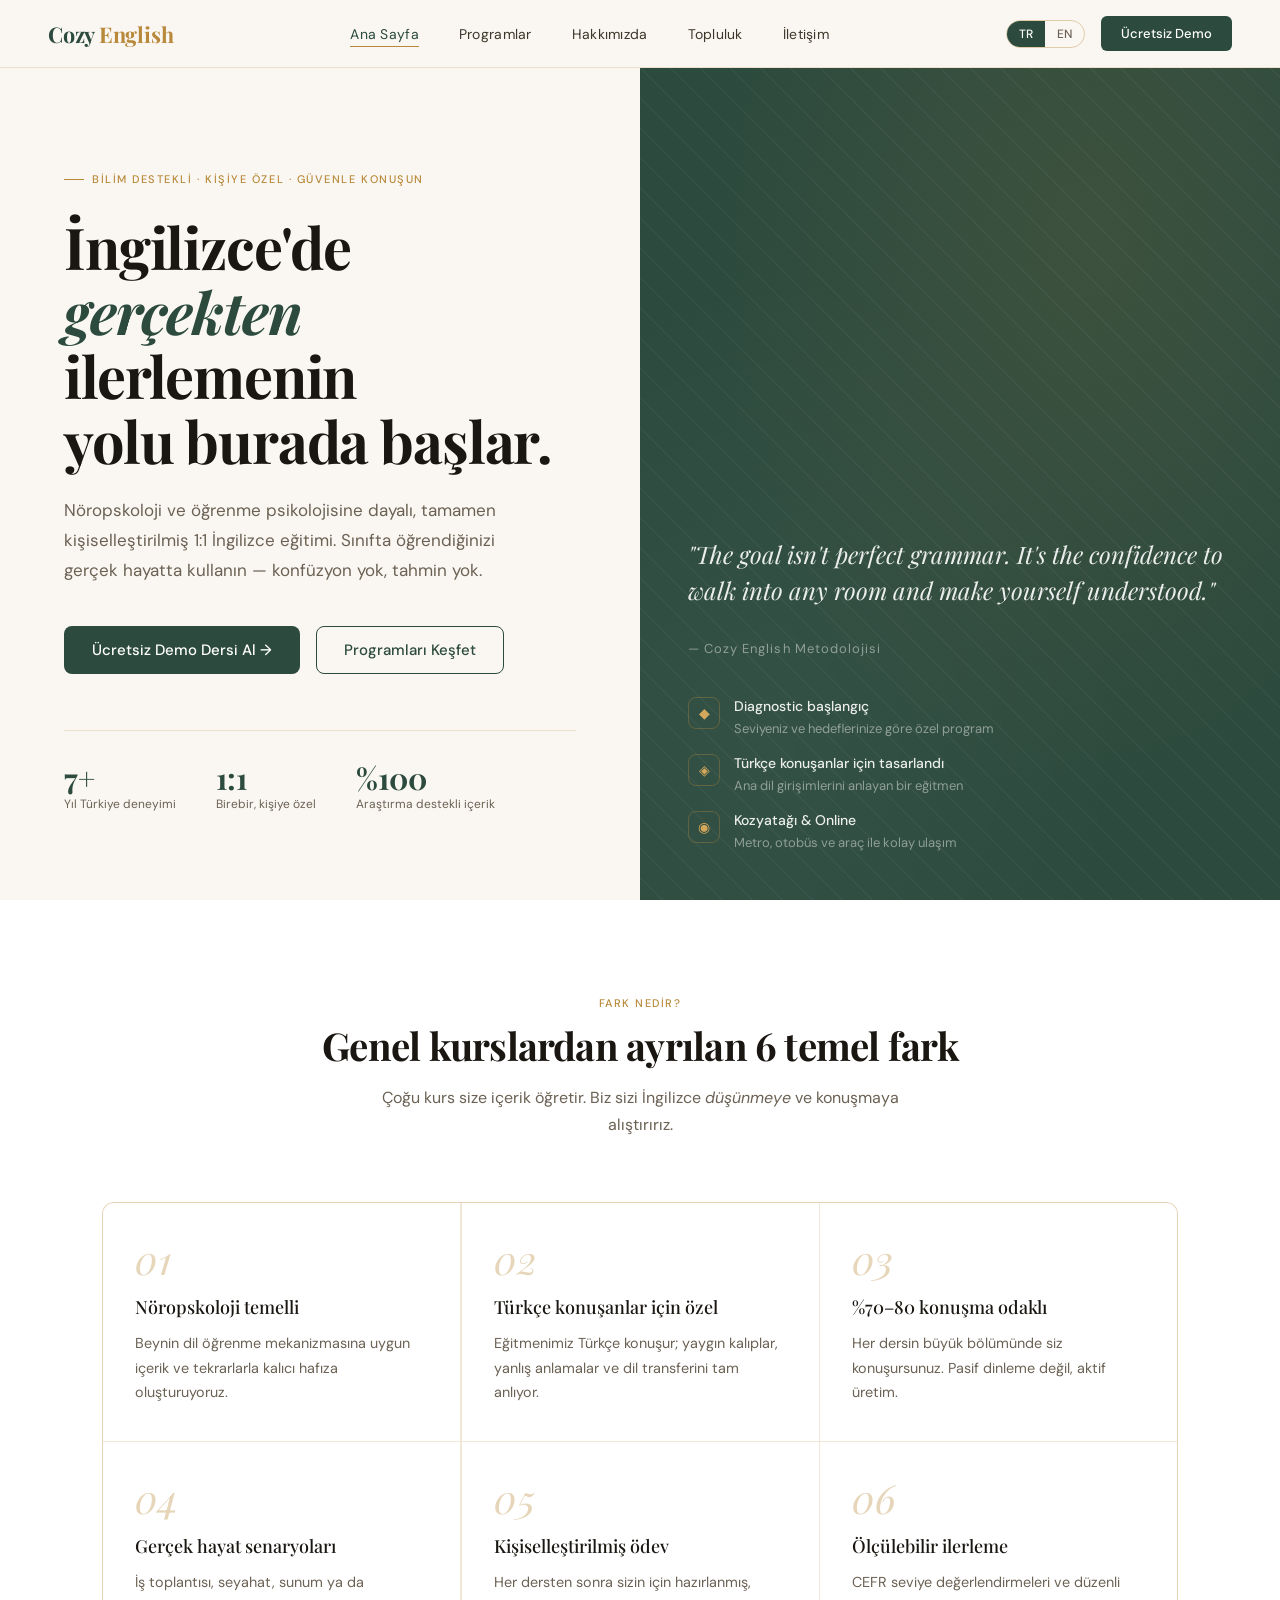
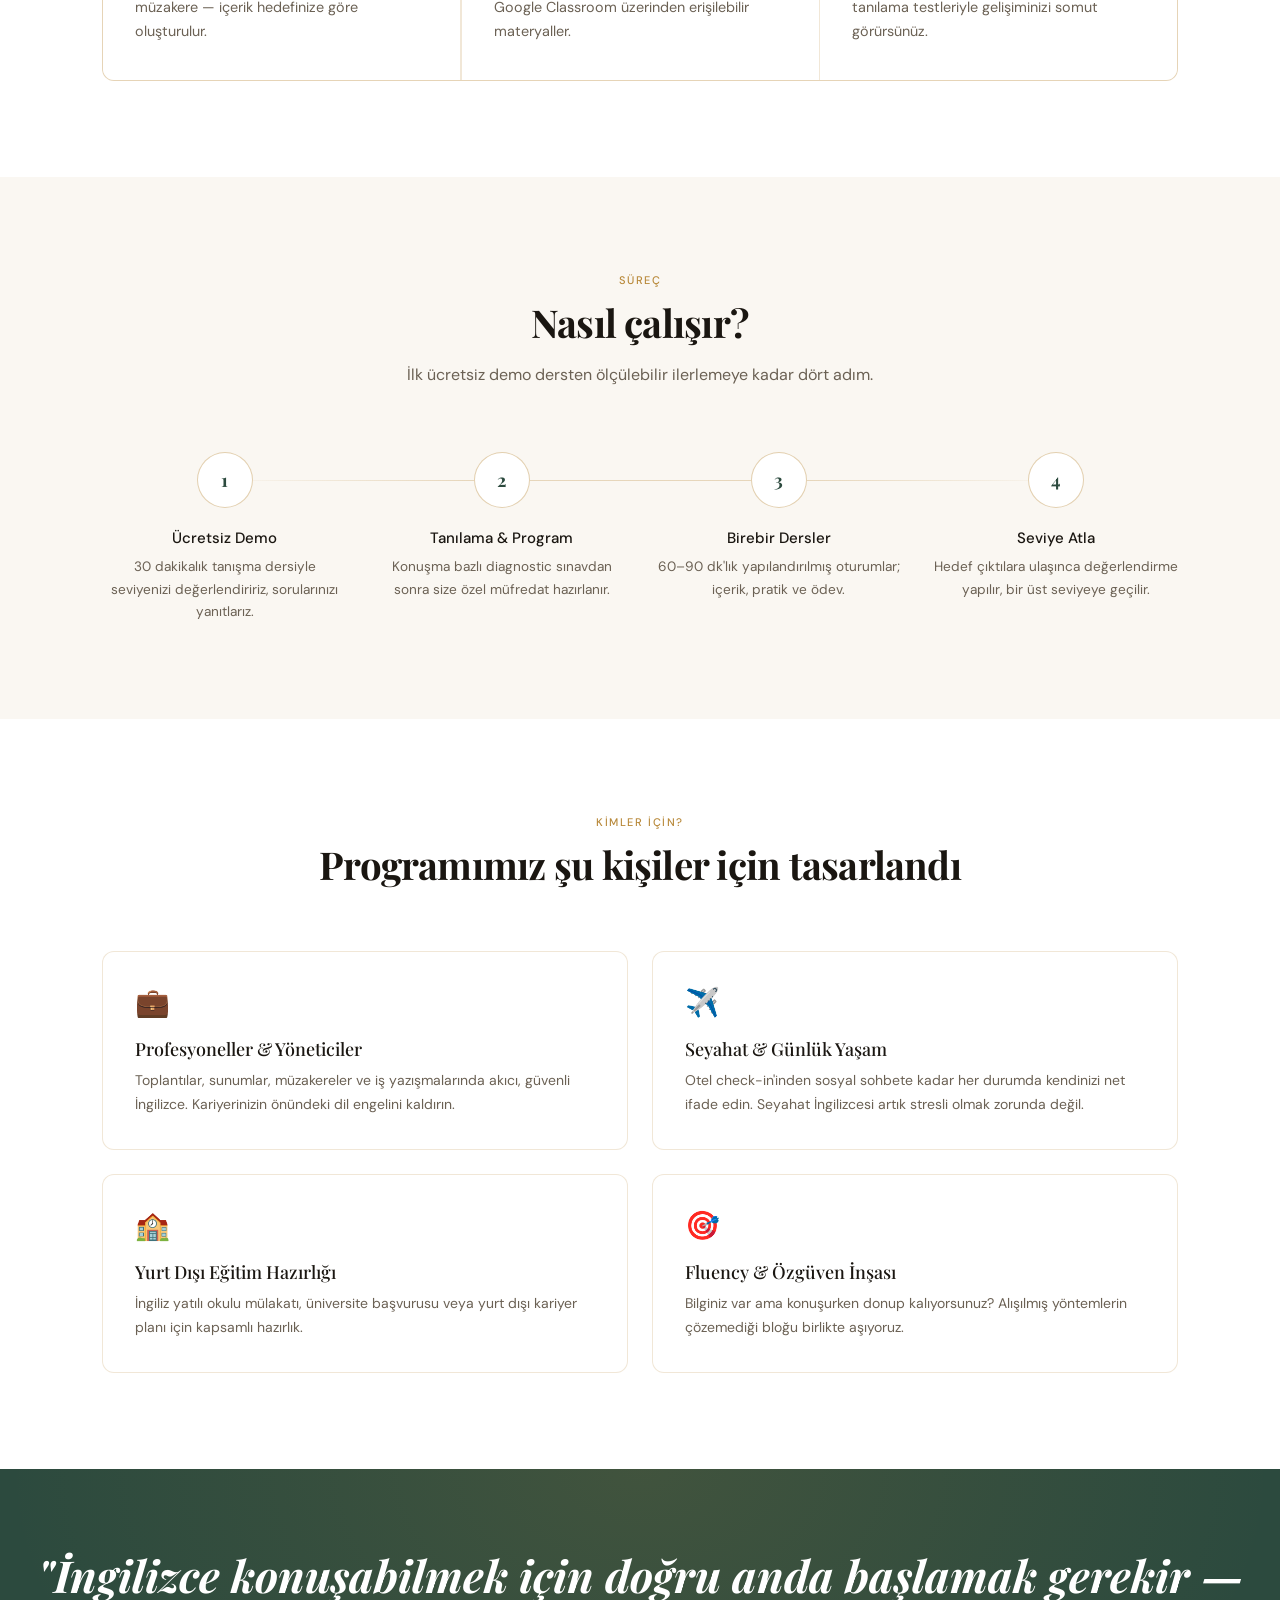
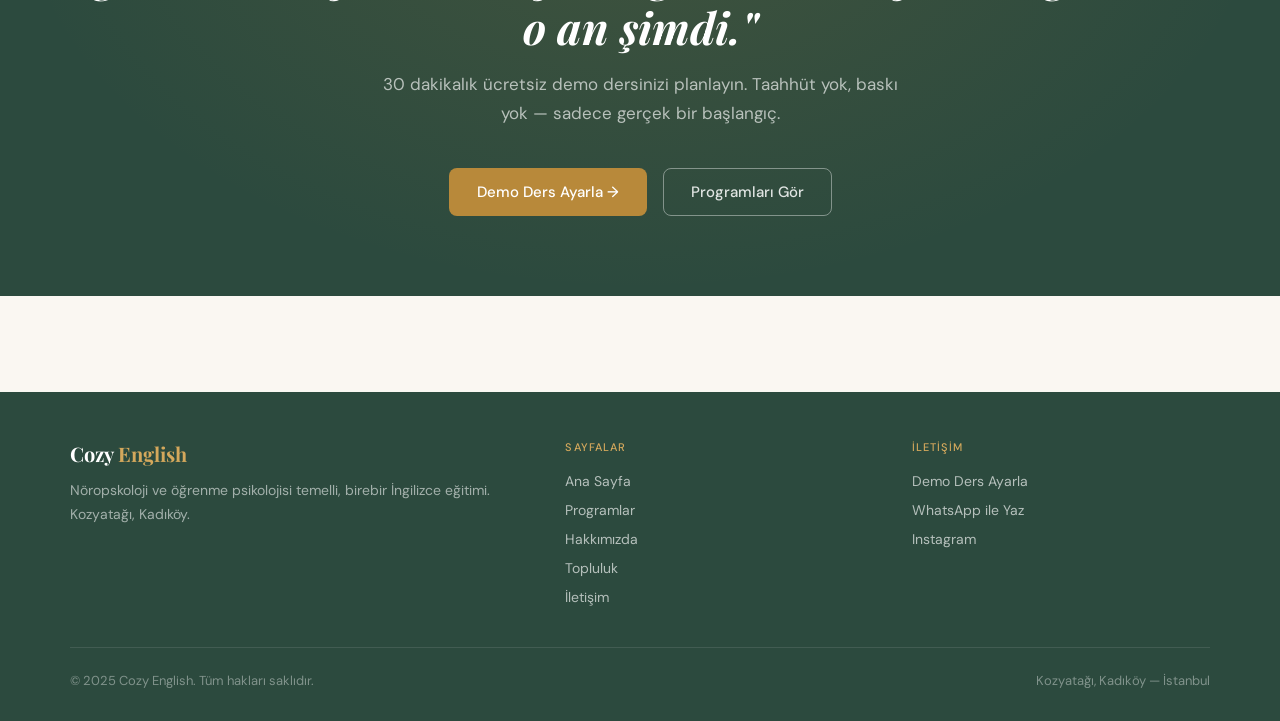
==== commit d842f467: "Add files via upload" ====
--- a/index.html
+++ b/index.html
@@ -11,297 +11,333 @@
       min-height: calc(100vh - 68px);
       display: grid;
       grid-template-columns: 1fr 1fr;
-      overflow: hidden;
+      gap: 0;
+      align-items: stretch;
     }
 
     .hero-left {
-      padding: 0 4rem 0 4rem;
+      padding: 6rem 4rem 5rem 4rem;
       display: flex; flex-direction: column; justify-content: center;
-      background: var(--white);
-      position: relative; z-index: 1;
+      background: var(--cream);
     }
 
     .hero-eyebrow {
-      display: inline-flex; align-items: center; gap: 10px;
-      font-size: 0.6875rem; font-weight: 500; letter-spacing: 0.16em;
+      display: inline-flex; align-items: center; gap: 8px;
+      font-size: 0.6875rem; font-weight: 500; letter-spacing: 0.14em;
       text-transform: uppercase; color: var(--gold);
-      margin-bottom: 2rem;
-      opacity: 0; animation: fadeSlideUp 0.6s 0.2s forwards;
+      margin-bottom: 1.75rem;
     }
 
     .hero-eyebrow::before {
       content: ''; display: block;
-      width: 24px; height: 1px; background: var(--gold);
+      width: 20px; height: 1px; background: var(--gold);
     }
 
     .hero-title {
-      font-family: 'Cormorant Garamond', serif;
-      font-size: clamp(2.75rem, 4.5vw, 4rem);
-      font-weight: 600; line-height: 1.1;
-      color: var(--ink); letter-spacing: -0.02em;
-      margin-bottom: 0.5rem;
-      opacity: 0; animation: fadeSlideUp 0.7s 0.35s forwards;
-    }
-
-    .hero-title-italic {
-      font-style: italic; color: var(--forest);
-      display: block;
-      position: relative; width: fit-content;
-    }
-
-    .hero-title-italic::after {
-      content: '';
-      position: absolute; bottom: -4px; left: 0;
-      width: 0; height: 2px;
-      background: var(--gold);
-      transition: width 1.2s cubic-bezier(0.22,1,0.36,1) 1.1s;
-    }
-
-    .hero-title-italic.drawn::after { width: 100%; }
-
-    .hero-title-3 {
-      opacity: 0; animation: fadeSlideUp 0.7s 0.5s forwards;
+      font-family: 'Playfair Display', serif;
+      font-size: clamp(2.5rem, 4.5vw, 3.75rem);
+      font-weight: 700;
+      line-height: 1.12;
+      color: var(--ink);
+      letter-spacing: -0.02em;
+      margin-bottom: 1.5rem;
+    }
+
+    .hero-title em {
+      font-style: italic;
+      color: var(--forest);
     }
 
     .hero-subtitle {
-      font-size: 1.0625rem; line-height: 1.8;
+      font-size: 1.0625rem;
+      line-height: 1.75;
       color: var(--ink-light);
-      max-width: 420px; margin-bottom: 2.5rem;
-      opacity: 0; animation: fadeSlideUp 0.7s 0.65s forwards;
-    }
-
-    .hero-actions {
-      display: flex; gap: 1rem; align-items: center; flex-wrap: wrap;
-      opacity: 0; animation: fadeSlideUp 0.7s 0.8s forwards;
-    }
+      max-width: 440px;
+      margin-bottom: 2.5rem;
+    }
+
+    .hero-actions { display: flex; gap: 1rem; align-items: center; flex-wrap: wrap; }
 
     .hero-trust {
-      margin-top: 3rem;
+      margin-top: 3.5rem;
       padding-top: 2rem;
       border-top: 1px solid var(--border);
       display: flex; gap: 2.5rem; align-items: center; flex-wrap: wrap;
-      opacity: 0; animation: fadeSlideUp 0.7s 1s forwards;
-    }
-
-    .trust-item { display: flex; flex-direction: column; }
+    }
+
+    .trust-item {
+      display: flex; align-items: flex-start; flex-direction: column;
+    }
 
     .trust-num {
-      font-family: 'Cormorant Garamond', serif;
-      font-size: 2rem; font-weight: 600;
+      font-family: 'Playfair Display', serif;
+      font-size: 1.875rem; font-weight: 700;
       color: var(--forest); line-height: 1;
     }
 
-    .trust-label { font-size: 0.75rem; color: var(--ink-light); margin-top: 3px; }
-
-    /* ── HERO RIGHT — dark panel ── */
+    .trust-label {
+      font-size: 0.75rem; color: var(--ink-light); margin-top: 3px;
+    }
+
+    /* ── HERO RIGHT ── */
     .hero-right {
       background: var(--forest);
       position: relative; overflow: hidden;
-      display: flex; flex-direction: column; justify-content: center;
-    }
-
-    .hero-parallax-bg {
-      position: absolute; inset: -30% 0;
-      background:
-        radial-gradient(ellipse at 60% 30%, rgba(184,137,58,0.18) 0%, transparent 55%),
+      display: flex; flex-direction: column; justify-content: flex-end;
+    }
+
+    .hero-right-bg {
+      position: absolute; inset: 0;
+      background: 
+        radial-gradient(ellipse at 70% 20%, rgba(184,137,58,0.12) 0%, transparent 60%),
         radial-gradient(ellipse at 20% 80%, rgba(255,255,255,0.04) 0%, transparent 50%);
-      will-change: transform;
-    }
-
-    .hero-grid-pattern {
-      position: absolute; inset: 0;
+    }
+
+    .hero-pattern {
+      position: absolute; top: 0; left: 0; right: 0; bottom: 0;
+      opacity: 0.04;
       background-image:
-        linear-gradient(rgba(255,255,255,0.03) 1px, transparent 1px),
-        linear-gradient(90deg, rgba(255,255,255,0.03) 1px, transparent 1px);
-      background-size: 48px 48px;
-    }
-
-    .hero-right-content {
+        repeating-linear-gradient(45deg, #fff 0, #fff 1px, transparent 0, transparent 50%);
+      background-size: 30px 30px;
+    }
+
+    .hero-card-wrap {
       position: relative; z-index: 2;
-      padding: 3.5rem;
+      padding: 3rem;
     }
 
     .hero-quote {
-      font-family: 'Cormorant Garamond', serif;
-      font-size: 1.625rem; font-style: italic; font-weight: 400;
-      color: rgba(255,255,255,0.88);
-      line-height: 1.55; margin-bottom: 2rem;
+      font-family: 'Playfair Display', serif;
+      font-size: 1.5rem; font-style: italic;
+      color: rgba(255,255,255,0.9);
+      line-height: 1.5;
+      margin-bottom: 2rem;
     }
 
     .hero-quote-attr {
-      font-size: 0.8125rem; color: rgba(255,255,255,0.35);
-      letter-spacing: 0.1em; margin-bottom: 3rem;
-    }
-
-    .hero-features { display: flex; flex-direction: column; gap: 1.25rem; }
+      font-size: 0.8125rem; color: rgba(255,255,255,0.45);
+      letter-spacing: 0.08em;
+    }
+
+    .hero-features {
+      margin-top: 2.5rem;
+      display: flex; flex-direction: column; gap: 1rem;
+    }
 
     .hero-feat {
-      display: flex; align-items: flex-start; gap: 16px;
-      padding: 1rem 1.25rem;
-      background: rgba(255,255,255,0.05);
-      border: 1px solid rgba(255,255,255,0.08);
-      border-radius: 10px;
-      transition: all 0.3s;
-    }
-
-    .hero-feat:hover {
-      background: rgba(255,255,255,0.09);
-      border-color: rgba(184,137,58,0.3);
-      transform: translateX(4px);
+      display: flex; align-items: flex-start; gap: 14px;
     }
 
     .feat-icon {
-      width: 36px; height: 36px; flex-shrink: 0;
-      background: rgba(184,137,58,0.15);
+      width: 32px; height: 32px; flex-shrink: 0;
+      border: 1px solid rgba(184,137,58,0.35);
       border-radius: 8px;
       display: flex; align-items: center; justify-content: center;
-      font-size: 1rem;
+      color: var(--gold-light);
+      font-size: 14px;
     }
 
     .feat-text strong {
-      display: block; font-size: 0.875rem; font-weight: 500;
-      color: rgba(255,255,255,0.88); margin-bottom: 2px;
-    }
-
-    .feat-text span { font-size: 0.8125rem; color: rgba(255,255,255,0.4); }
+      display: block;
+      font-size: 0.875rem; font-weight: 500;
+      color: rgba(255,255,255,0.9);
+      margin-bottom: 2px;
+    }
+
+    .feat-text span {
+      font-size: 0.8125rem;
+      color: rgba(255,255,255,0.45);
+    }
 
     /* ── WHY SECTION ── */
-    .why-section { padding: 7rem 0; background: var(--pearl); }
+    .why-section {
+      padding: 6rem 0;
+      background: var(--white);
+    }
+
+    .section-header {
+      text-align: center;
+      margin-bottom: 4rem;
+    }
+
+    .section-title {
+      font-family: 'Playfair Display', serif;
+      font-size: clamp(1.875rem, 3vw, 2.5rem);
+      font-weight: 700;
+      color: var(--ink);
+      line-height: 1.2;
+      letter-spacing: -0.02em;
+    }
+
+    .section-sub {
+      font-size: 1rem; color: var(--ink-light);
+      line-height: 1.7; max-width: 560px;
+      margin: 1rem auto 0;
+    }
 
     .why-grid {
-      display: grid; grid-template-columns: repeat(3, 1fr);
-      gap: 1px;
+      display: grid;
+      grid-template-columns: repeat(3, 1fr);
+      gap: 1.5px;
       background: var(--border);
-      border: 1px solid var(--border);
-      border-radius: 16px; overflow: hidden;
-      box-shadow: var(--shadow-sm);
+      border: 1.5px solid var(--border);
+      border-radius: 12px; overflow: hidden;
     }
 
     .why-card {
       background: var(--white);
-      padding: 2.5rem 2.25rem;
-      transition: background 0.3s, transform 0.3s;
-      position: relative; overflow: hidden;
-    }
-
-    .why-card::before {
-      content: '';
-      position: absolute; top: 0; left: 0; right: 0;
-      height: 2px;
-      background: var(--gold);
-      transform: scaleX(0);
-      transition: transform 0.4s cubic-bezier(0.22,1,0.36,1);
-      transform-origin: left;
-    }
-
-    .why-card:hover { background: var(--pearl); }
-    .why-card:hover::before { transform: scaleX(1); }
+      padding: 2.25rem 2rem;
+      transition: background 0.25s;
+    }
+
+    .why-card:hover { background: var(--cream); }
 
     .why-card-num {
-      font-family: 'Cormorant Garamond', serif;
-      font-size: 3rem; font-weight: 400; font-style: italic;
-      color: var(--gold); opacity: 0.2;
-      line-height: 1; margin-bottom: 1.25rem;
+      font-family: 'Playfair Display', serif;
+      font-size: 2.5rem; font-weight: 400; font-style: italic;
+      color: var(--gold); opacity: 0.35;
+      line-height: 1; margin-bottom: 1rem;
     }
 
     .why-card h3 {
-      font-family: 'Cormorant Garamond', serif;
-      font-size: 1.25rem; font-weight: 600;
+      font-family: 'Playfair Display', serif;
+      font-size: 1.125rem; font-weight: 500;
       color: var(--ink); margin-bottom: 0.75rem;
     }
 
-    .why-card p { font-size: 0.9rem; line-height: 1.75; color: var(--ink-light); }
+    .why-card p {
+      font-size: 0.9rem; line-height: 1.7; color: var(--ink-light);
+    }
 
     /* ── HOW IT WORKS ── */
-    .how-section { padding: 7rem 0; background: var(--white); }
+    .how-section {
+      padding: 6rem 0;
+      background: var(--cream);
+    }
 
     .steps-row {
-      display: grid; grid-template-columns: repeat(4, 1fr);
-      gap: 2rem; position: relative;
+      display: grid;
+      grid-template-columns: repeat(4, 1fr);
+      gap: 2rem;
+      position: relative;
     }
 
     .steps-row::before {
       content: '';
-      position: absolute; top: 27px; left: 12%; right: 12%;
+      position: absolute; top: 28px; left: 10%; right: 10%;
       height: 1px;
       background: linear-gradient(to right, transparent, var(--gold) 30%, var(--gold) 70%, transparent);
-      opacity: 0.25;
-    }
-
-    .step { text-align: center; position: relative; z-index: 1; }
+      opacity: 0.3;
+      z-index: 0;
+    }
+
+    .step {
+      text-align: center;
+      position: relative; z-index: 1;
+    }
 
     .step-circle {
-      width: 54px; height: 54px; border-radius: 50%;
-      background: var(--white); border: 1.5px solid var(--border-gold);
+      width: 56px; height: 56px;
+      border-radius: 50%;
+      background: var(--white);
+      border: 1.5px solid var(--border-strong);
       display: flex; align-items: center; justify-content: center;
-      margin: 0 auto 1.5rem;
-      font-family: 'Cormorant Garamond', serif;
-      font-size: 1.25rem; font-weight: 600; color: var(--forest);
-      transition: all 0.3s cubic-bezier(0.22,1,0.36,1);
+      margin: 0 auto 1.25rem;
+      font-family: 'Playfair Display', serif;
+      font-size: 1.125rem; font-weight: 700;
+      color: var(--forest);
+      transition: all 0.2s;
     }
 
     .step:hover .step-circle {
-      background: var(--forest); color: var(--white);
+      background: var(--forest);
+      color: var(--white);
       border-color: var(--forest);
-      transform: scale(1.08);
-      box-shadow: 0 8px 24px rgba(44,74,62,0.25);
-    }
-
-    .step h4 { font-size: 0.9375rem; font-weight: 500; color: var(--ink); margin-bottom: 0.6rem; }
-    .step p { font-size: 0.85rem; color: var(--ink-light); line-height: 1.7; }
-
-    /* ── AUDIENCE ── */
-    .audience-section { padding: 7rem 0; background: var(--pearl); }
+    }
+
+    .step h4 {
+      font-size: 0.9375rem; font-weight: 500;
+      color: var(--ink); margin-bottom: 0.5rem;
+    }
+
+    .step p { font-size: 0.85rem; color: var(--ink-light); line-height: 1.65; }
+
+    /* ── AUDIENCE CARDS ── */
+    .audience-section {
+      padding: 6rem 0;
+      background: var(--white);
+    }
 
     .audience-grid {
-      display: grid; grid-template-columns: repeat(2, 1fr);
+      display: grid;
+      grid-template-columns: repeat(2, 1fr);
       gap: 1.5rem;
     }
 
     .aud-card {
       border: 1px solid var(--border);
-      border-radius: 14px; padding: 2.25rem;
+      border-radius: 12px;
+      padding: 2rem;
+      transition: all 0.25s;
       background: var(--white);
-      transition: all 0.3s cubic-bezier(0.22,1,0.36,1);
+    }
+
+    .aud-card:hover {
+      border-color: var(--border-strong);
+      box-shadow: var(--shadow);
+      transform: translateY(-3px);
+    }
+
+    .aud-icon {
+      font-size: 1.75rem; margin-bottom: 1rem;
+    }
+
+    .aud-card h3 {
+      font-family: 'Playfair Display', serif;
+      font-size: 1.125rem; font-weight: 500;
+      color: var(--ink); margin-bottom: 0.5rem;
+    }
+
+    .aud-card p {
+      font-size: 0.875rem; line-height: 1.7; color: var(--ink-light);
+    }
+
+    /* ── CTA BAND ── */
+    .cta-band {
+      background: var(--forest);
+      padding: 5rem 2rem;
+      text-align: center;
       position: relative; overflow: hidden;
     }
 
-    .aud-card::after {
+    .cta-band::before {
       content: '';
-      position: absolute; bottom: 0; left: 0; right: 0;
-      height: 3px;
-      background: linear-gradient(to right, var(--forest), var(--gold));
-      transform: scaleX(0); transform-origin: left;
-      transition: transform 0.4s cubic-bezier(0.22,1,0.36,1);
-    }
-
-    .aud-card:hover {
-      transform: translateY(-5px);
-      box-shadow: var(--shadow-md);
-      border-color: var(--border-gold);
-    }
-
-    .aud-card:hover::after { transform: scaleX(1); }
-
-    .aud-icon { font-size: 1.75rem; margin-bottom: 1.25rem; }
-
-    .aud-card h3 {
-      font-family: 'Cormorant Garamond', serif;
-      font-size: 1.25rem; font-weight: 600;
-      color: var(--ink); margin-bottom: 0.625rem;
-    }
-
-    .aud-card p { font-size: 0.875rem; line-height: 1.8; color: var(--ink-light); }
-
-    @keyframes fadeSlideUp {
-      from { opacity: 0; transform: translateY(20px); }
-      to { opacity: 1; transform: translateY(0); }
-    }
-
-    @media (max-width: 960px) {
-      .hero { grid-template-columns: 1fr; min-height: auto; }
-      .hero-left { padding: 4rem 1.5rem 3rem; }
+      position: absolute; inset: 0;
+      background: radial-gradient(ellipse at 50% 0%, rgba(184,137,58,0.15) 0%, transparent 70%);
+    }
+
+    .cta-band-inner { position: relative; z-index: 1; }
+
+    .cta-band h2 {
+      font-family: 'Playfair Display', serif;
+      font-size: clamp(1.875rem, 3.5vw, 2.75rem);
+      font-weight: 700; font-style: italic;
+      color: var(--white); line-height: 1.2;
+      margin-bottom: 1rem;
+    }
+
+    .cta-band p {
+      font-size: 1.0625rem; color: rgba(255,255,255,0.65);
+      max-width: 520px; margin: 0 auto 2.5rem;
+      line-height: 1.7;
+    }
+
+    .cta-band-actions { display: flex; justify-content: center; gap: 1rem; flex-wrap: wrap; }
+
+    @media (max-width: 900px) {
+      .hero { grid-template-columns: 1fr; }
       .hero-right { display: none; }
+      .hero-left { padding: 4rem 1.5rem; }
       .why-grid { grid-template-columns: 1fr; }
       .steps-row { grid-template-columns: repeat(2, 1fr); }
       .steps-row::before { display: none; }
@@ -311,115 +347,91 @@
 </head>
 <body>
 
-<!-- ── NAV ── -->
 <nav>
-  <a href="index.html" class="nav-logo">
-    <div class="logo-mark"></div>
-    <div class="logo-text">
-      <span class="logo-text-top">Cozy English</span>
-      <span class="logo-text-bottom">İstanbul · 1:1 Eğitim</span>
-    </div>
-  </a>
+  <a href="index.html" class="nav-logo">Cozy <span>English</span></a>
   <ul class="nav-links">
-    <li><a href="index.html" data-i18n="nav_home">Ana Sayfa</a></li>
-    <li><a href="programs.html" data-i18n="nav_programs">Programlar</a></li>
-    <li><a href="about.html" data-i18n="nav_about">Hakkımızda</a></li>
-    <li><a href="community.html" data-i18n="nav_community">Topluluk</a></li>
-    <li><a href="contact.html" data-i18n="nav_contact">İletişim</a></li>
+    <li><a href="index.html" class="active" data-tr="nav_home">Ana Sayfa</a></li>
+    <li><a href="programs.html" data-tr="nav_programs">Programlar</a></li>
+    <li><a href="about.html" data-tr="nav_about">Hakkımızda</a></li>
+    <li><a href="community.html" data-tr="nav_community">Topluluk</a></li>
+    <li><a href="contact.html" data-tr="nav_contact">İletişim</a></li>
   </ul>
   <div class="nav-right">
     <div class="lang-toggle">
-      <button class="lang-btn" data-lang="tr">TR</button>
+      <button class="lang-btn active" data-lang="tr">TR</button>
       <button class="lang-btn" data-lang="en">EN</button>
     </div>
-    <a href="contact.html" class="btn-nav" data-i18n="nav_cta">Ücretsiz Demo</a>
-    <button class="hamburger" aria-label="Menü">
-      <span></span><span></span><span></span>
-    </button>
+    <a href="contact.html" class="btn-nav">Ücretsiz Demo</a>
   </div>
 </nav>
-
-<!-- ── MOBILE MENU ── -->
-<div class="mobile-menu">
-  <a href="index.html" data-nav data-i18n="nav_home">Ana Sayfa</a>
-  <a href="programs.html" data-nav data-i18n="nav_programs">Programlar</a>
-  <a href="about.html" data-nav data-i18n="nav_about">Hakkımızda</a>
-  <a href="community.html" data-nav data-i18n="nav_community">Topluluk</a>
-  <a href="contact.html" data-nav data-i18n="nav_contact">İletişim</a>
-  <div class="mobile-menu-bottom">
-    <a href="contact.html" class="btn-primary" data-i18n="nav_cta">Ücretsiz Demo</a>
-    <div class="lang-toggle">
-      <button class="lang-btn" data-lang="tr">TR</button>
-      <button class="lang-btn" data-lang="en">EN</button>
-    </div>
-  </div>
-</div>
 
 <div class="page-wrap">
 
   <!-- ── HERO ── -->
   <section class="hero">
     <div class="hero-left">
-      <p class="hero-eyebrow" data-i18n="hero_eyebrow">Bilim Destekli · Kişiye Özel · Güvenle Konuşun</p>
-
-      <h1 class="hero-title" data-i18n="hero_title_1">İngilizce'de</h1>
-      <h1 class="hero-title" style="margin-bottom:0.25rem; animation-delay:0.42s; opacity:0; animation: fadeSlideUp 0.7s 0.42s forwards;">
-        <span class="hero-title-italic" id="heroItalic" data-i18n="hero_title_2">gerçekten</span>
+      <p class="hero-eyebrow">Bilim Destekli · Kişiye Özel · Güvenle Konuşun</p>
+
+      <h1 class="hero-title">
+        İngilizce'de<br>
+        <em>gerçekten</em> ilerlemenin<br>
+        yolu burada başlar.
       </h1>
-      <h1 class="hero-title hero-title-3" data-i18n="hero_title_3">ilerlemenin yolu burada başlar.</h1>
-
-      <p class="hero-subtitle" data-i18n="hero_sub">
-        Nöropskoloji ve öğrenme psikolojisine dayalı, tamamen kişiselleştirilmiş 1:1 İngilizce eğitimi. Sınıfta öğrendiğinizi gerçek hayatta kullanın.
+
+      <p class="hero-subtitle">
+        Nöropskoloji ve öğrenme psikolojisine dayalı, tamamen kişiselleştirilmiş 1:1 İngilizce eğitimi. Sınıfta öğrendiğinizi gerçek hayatta kullanın — konfüzyon yok, tahmin yok.
       </p>
 
       <div class="hero-actions">
-        <a href="contact.html" class="btn-primary" data-i18n="hero_cta1">Ücretsiz Demo Dersi Al →</a>
-        <a href="programs.html" class="btn-secondary" data-i18n="hero_cta2">Programları Keşfet</a>
+        <a href="contact.html" class="btn-primary">Ücretsiz Demo Dersi Al →</a>
+        <a href="programs.html" class="btn-secondary">Programları Keşfet</a>
       </div>
 
       <div class="hero-trust">
         <div class="trust-item">
-          <span class="trust-num" data-i18n="hero_stat1_num">7+</span>
-          <span class="trust-label" data-i18n="hero_stat1_label">Yıl Türkiye deneyimi</span>
+          <span class="trust-num">7+</span>
+          <span class="trust-label">Yıl Türkiye deneyimi</span>
         </div>
         <div class="trust-item">
-          <span class="trust-num" data-i18n="hero_stat2_num">1:1</span>
-          <span class="trust-label" data-i18n="hero_stat2_label">Birebir, kişiye özel</span>
+          <span class="trust-num">1:1</span>
+          <span class="trust-label">Birebir, kişiye özel</span>
         </div>
         <div class="trust-item">
-          <span class="trust-num" data-i18n="hero_stat3_num">%100</span>
-          <span class="trust-label" data-i18n="hero_stat3_label">Araştırma destekli</span>
+          <span class="trust-num">%100</span>
+          <span class="trust-label">Araştırma destekli içerik</span>
         </div>
       </div>
     </div>
 
     <div class="hero-right">
-      <div class="hero-parallax-bg"></div>
-      <div class="hero-grid-pattern"></div>
-      <div class="hero-right-content">
-        <p class="hero-quote">"The goal isn't perfect grammar.<br>It's the confidence to walk into any room and make yourself understood."</p>
+      <div class="hero-right-bg"></div>
+      <div class="hero-pattern"></div>
+      <div class="hero-card-wrap">
+        <p class="hero-quote">
+          "The goal isn't perfect grammar. It's the confidence to walk into any room and make yourself understood."
+        </p>
         <p class="hero-quote-attr">— Cozy English Metodolojisi</p>
 
         <div class="hero-features">
           <div class="hero-feat">
-            <div class="feat-icon">🔬</div>
+            <div class="feat-icon">◆</div>
             <div class="feat-text">
               <strong>Diagnostic başlangıç</strong>
               <span>Seviyeniz ve hedeflerinize göre özel program</span>
             </div>
           </div>
           <div class="hero-feat">
-            <div class="feat-icon">🇹🇷</div>
+            <div class="feat-icon">◈</div>
             <div class="feat-text">
               <strong>Türkçe konuşanlar için tasarlandı</strong>
-              <span>Ana dil transferlerini anlayan bir eğitmen</span>
+              <span>Ana dil girişimlerini anlayan bir eğitmen</span>
             </div>
           </div>
           <div class="hero-feat">
-            <div class="feat-icon">📍</div>
+            <div class="feat-icon">◉</div>
             <div class="feat-text">
               <strong>Kozyatağı & Online</strong>
-              <span>Metro, otobüs ve araçla kolay ulaşım</span>
+              <span>Metro, otobüs ve araç ile kolay ulaşım</span>
             </div>
           </div>
         </div>
@@ -427,41 +439,42 @@
     </div>
   </section>
 
-  <!-- ── WHY ── -->
+  <!-- ── WHY COZY ENGLISH ── -->
   <section class="why-section">
     <div class="container">
-      <div class="section-header reveal">
-        <span class="section-label">Fark nedir?</span>
+      <div class="section-header">
+        <p class="section-label">Fark nedir?</p>
         <h2 class="section-title">Genel kurslardan ayrılan 6 temel fark</h2>
         <p class="section-sub">Çoğu kurs size içerik öğretir. Biz sizi İngilizce <em>düşünmeye</em> ve konuşmaya alıştırırız.</p>
       </div>
+
       <div class="why-grid">
-        <div class="why-card reveal reveal-delay-1">
+        <div class="why-card">
           <div class="why-card-num">01</div>
           <h3>Nöropskoloji temelli</h3>
           <p>Beynin dil öğrenme mekanizmasına uygun içerik ve tekrarlarla kalıcı hafıza oluşturuyoruz.</p>
         </div>
-        <div class="why-card reveal reveal-delay-2">
+        <div class="why-card">
           <div class="why-card-num">02</div>
           <h3>Türkçe konuşanlar için özel</h3>
           <p>Eğitmenimiz Türkçe konuşur; yaygın kalıplar, yanlış anlamalar ve dil transferini tam anlıyor.</p>
         </div>
-        <div class="why-card reveal reveal-delay-3">
+        <div class="why-card">
           <div class="why-card-num">03</div>
           <h3>%70–80 konuşma odaklı</h3>
           <p>Her dersin büyük bölümünde siz konuşursunuz. Pasif dinleme değil, aktif üretim.</p>
         </div>
-        <div class="why-card reveal reveal-delay-1">
+        <div class="why-card">
           <div class="why-card-num">04</div>
           <h3>Gerçek hayat senaryoları</h3>
           <p>İş toplantısı, seyahat, sunum ya da müzakere — içerik hedefinize göre oluşturulur.</p>
         </div>
-        <div class="why-card reveal reveal-delay-2">
+        <div class="why-card">
           <div class="why-card-num">05</div>
           <h3>Kişiselleştirilmiş ödev</h3>
           <p>Her dersten sonra sizin için hazırlanmış, Google Classroom üzerinden erişilebilir materyaller.</p>
         </div>
-        <div class="why-card reveal reveal-delay-3">
+        <div class="why-card">
           <div class="why-card-num">06</div>
           <h3>Ölçülebilir ilerleme</h3>
           <p>CEFR seviye değerlendirmeleri ve düzenli tanılama testleriyle gelişiminizi somut görürsünüz.</p>
@@ -473,28 +486,29 @@
   <!-- ── HOW IT WORKS ── -->
   <section class="how-section">
     <div class="container">
-      <div class="section-header reveal">
-        <span class="section-label">Süreç</span>
+      <div class="section-header">
+        <p class="section-label">Süreç</p>
         <h2 class="section-title">Nasıl çalışır?</h2>
-        <p class="section-sub">İlk ücretsiz demo dersten ölçülebilir ilerlemeye dört adım.</p>
-      </div>
+        <p class="section-sub">İlk ücretsiz demo dersten ölçülebilir ilerlemeye kadar dört adım.</p>
+      </div>
+
       <div class="steps-row">
-        <div class="step reveal reveal-delay-1">
+        <div class="step">
           <div class="step-circle">1</div>
           <h4>Ücretsiz Demo</h4>
-          <p>30 dakikalık tanışma dersiyle seviyenizi değerlendiririz.</p>
-        </div>
-        <div class="step reveal reveal-delay-2">
+          <p>30 dakikalık tanışma dersiyle seviyenizi değerlendiririz, sorularınızı yanıtlarız.</p>
+        </div>
+        <div class="step">
           <div class="step-circle">2</div>
           <h4>Tanılama & Program</h4>
-          <p>Konuşma bazlı diagnostic sonrası size özel müfredat hazırlanır.</p>
-        </div>
-        <div class="step reveal reveal-delay-3">
+          <p>Konuşma bazlı diagnostic sınavdan sonra size özel müfredat hazırlanır.</p>
+        </div>
+        <div class="step">
           <div class="step-circle">3</div>
           <h4>Birebir Dersler</h4>
-          <p>60–90 dk'lık yapılandırılmış oturumlar; içerik, pratik, ödev.</p>
-        </div>
-        <div class="step reveal reveal-delay-4">
+          <p>60–90 dk'lık yapılandırılmış oturumlar; içerik, pratik ve ödev.</p>
+        </div>
+        <div class="step">
           <div class="step-circle">4</div>
           <h4>Seviye Atla</h4>
           <p>Hedef çıktılara ulaşınca değerlendirme yapılır, bir üst seviyeye geçilir.</p>
@@ -503,30 +517,31 @@
     </div>
   </section>
 
-  <!-- ── AUDIENCE ── -->
+  <!-- ── FOR WHOM ── -->
   <section class="audience-section">
     <div class="container">
-      <div class="section-header reveal">
-        <span class="section-label">Kimler için?</span>
+      <div class="section-header">
+        <p class="section-label">Kimler için?</p>
         <h2 class="section-title">Programımız şu kişiler için tasarlandı</h2>
       </div>
+
       <div class="audience-grid">
-        <div class="aud-card reveal reveal-delay-1">
+        <div class="aud-card">
           <div class="aud-icon">💼</div>
           <h3>Profesyoneller & Yöneticiler</h3>
           <p>Toplantılar, sunumlar, müzakereler ve iş yazışmalarında akıcı, güvenli İngilizce. Kariyerinizin önündeki dil engelini kaldırın.</p>
         </div>
-        <div class="aud-card reveal reveal-delay-2">
+        <div class="aud-card">
           <div class="aud-icon">✈️</div>
           <h3>Seyahat & Günlük Yaşam</h3>
           <p>Otel check-in'inden sosyal sohbete kadar her durumda kendinizi net ifade edin. Seyahat İngilizcesi artık stresli olmak zorunda değil.</p>
         </div>
-        <div class="aud-card reveal reveal-delay-3">
+        <div class="aud-card">
           <div class="aud-icon">🏫</div>
           <h3>Yurt Dışı Eğitim Hazırlığı</h3>
           <p>İngiliz yatılı okulu mülakatı, üniversite başvurusu veya yurt dışı kariyer planı için kapsamlı hazırlık.</p>
         </div>
-        <div class="aud-card reveal reveal-delay-4">
+        <div class="aud-card">
           <div class="aud-icon">🎯</div>
           <h3>Fluency & Özgüven İnşası</h3>
           <p>Bilginiz var ama konuşurken donup kalıyorsunuz? Alışılmış yöntemlerin çözemediği bloğu birlikte aşıyoruz.</p>
@@ -535,14 +550,14 @@
     </div>
   </section>
 
-  <!-- ── CTA ── -->
+  <!-- ── CTA BAND ── -->
   <section class="cta-band">
-    <div class="cta-band-inner reveal">
+    <div class="cta-band-inner">
       <h2>"İngilizce konuşabilmek için doğru anda başlamak gerekir — o an şimdi."</h2>
       <p>30 dakikalık ücretsiz demo dersinizi planlayın. Taahhüt yok, baskı yok — sadece gerçek bir başlangıç.</p>
       <div class="cta-band-actions">
         <a href="contact.html" class="btn-gold">Demo Ders Ayarla →</a>
-        <a href="programs.html" class="btn-secondary" style="border-color:rgba(255,255,255,0.35);color:rgba(255,255,255,0.8);">Programları Gör</a>
+        <a href="programs.html" class="btn-secondary" style="border-color: rgba(255,255,255,0.4); color: rgba(255,255,255,0.85);">Programları Gör</a>
       </div>
     </div>
   </section>
@@ -553,13 +568,7 @@
 <footer>
   <div class="footer-inner">
     <div class="footer-brand">
-      <div class="footer-logo">
-        <div class="footer-logo-mark"></div>
-        <div class="logo-text">
-          <span class="footer-logo-text-top">Cozy English</span>
-          <span class="footer-logo-text-bottom">İstanbul · 1:1 Eğitim</span>
-        </div>
-      </div>
+      <div class="logo">Cozy <span>English</span></div>
       <p>Nöropskoloji ve öğrenme psikolojisi temelli, birebir İngilizce eğitimi. Kozyatağı, Kadıköy.</p>
     </div>
     <div class="footer-col">
@@ -576,24 +585,17 @@
       <h4>İletişim</h4>
       <ul>
         <li><a href="contact.html">Demo Ders Ayarla</a></li>
-        <li><a href="https://wa.me/90XXXXXXXXXX" target="_blank" rel="noopener">WhatsApp ile Yaz</a></li>
-        <li><a href="https://instagram.com/" target="_blank" rel="noopener">Instagram</a></li>
+        <li><a href="#">WhatsApp ile Yaz</a></li>
+        <li><a href="#">Instagram</a></li>
       </ul>
     </div>
   </div>
   <div class="footer-bottom">
-    <span data-i18n="footer_copy">© 2025 Cozy English. Tüm hakları saklıdır.</span>
-    <span data-i18n="footer_location">Kozyatağı, Kadıköy — İstanbul</span>
+    <span>© 2025 Cozy English. Tüm hakları saklıdır.</span>
+    <span>Kozyatağı, Kadıköy — İstanbul</span>
   </div>
 </footer>
 
 <script src="js/main.js"></script>
-<script>
-  // Hero italic line animation trigger
-  window.addEventListener('load', () => {
-    const el = document.getElementById('heroItalic');
-    if (el) setTimeout(() => el.classList.add('drawn'), 900);
-  });
-</script>
 </body>
 </html>
--- a/css/style.css
+++ b/css/style.css
@@ -1,482 +1,268 @@
-@import url('https://fonts.googleapis.com/css2?family=Cormorant+Garamond:ital,wght@0,400;0,500;0,600;0,700;1,400;1,600&family=Outfit:wght@300;400;500;600&display=swap');
+@import url('https://fonts.googleapis.com/css2?family=Playfair+Display:ital,wght@0,400;0,500;0,700;1,400;1,500&family=DM+Sans:wght@300;400;500&display=swap');
 
 :root {
-  /* Updated palette — pearl whites replacing beige */
-  --pearl: #F8F8F6;
-  --pearl-mid: #F0F0EE;
-  --pearl-dark: #E8E8E4;
-  --white: #FFFFFF;
-  --ink: #141410;
-  --ink-mid: #2E2E28;
-  --ink-light: #6A6860;
+  --cream: #FAF7F2;
+  --cream-dark: #F0EBE1;
+  --ink: #1A1611;
+  --ink-mid: #3D3629;
+  --ink-light: #6B6154;
   --gold: #B8893A;
   --gold-light: #D4A85C;
-  --gold-pale: #FBF6EC;
-  --gold-glow: rgba(184,137,58,0.15);
+  --gold-pale: #F5EDD8;
   --forest: #2C4A3E;
   --forest-light: #3D6357;
-  --forest-pale: #EBF2EF;
-  --forest-glow: rgba(44,74,62,0.12);
-  --border: rgba(44,74,62,0.12);
-  --border-gold: rgba(184,137,58,0.25);
+  --forest-pale: #E8F0EE;
+  --white: #FFFFFF;
+  --border: rgba(184,137,58,0.2);
   --border-strong: rgba(184,137,58,0.4);
-  --shadow-sm: 0 2px 12px rgba(20,20,16,0.06);
-  --shadow-md: 0 6px 30px rgba(20,20,16,0.10);
-  --shadow-lg: 0 16px 60px rgba(20,20,16,0.14);
-  --shadow-gold: 0 8px 32px rgba(184,137,58,0.2);
+  --shadow: 0 2px 24px rgba(26,22,17,0.08);
+  --shadow-hover: 0 8px 40px rgba(26,22,17,0.14);
 }
 
 * { margin: 0; padding: 0; box-sizing: border-box; }
+
 html { font-size: 16px; scroll-behavior: smooth; }
 
 body {
-  font-family: 'Outfit', sans-serif;
-  background: var(--pearl);
+  font-family: 'DM Sans', sans-serif;
+  background: var(--cream);
   color: var(--ink);
   min-height: 100vh;
   -webkit-font-smoothing: antialiased;
-  overflow-x: hidden;
-}
-
-/* ── SCROLL ANIMATIONS ── */
-.reveal {
-  opacity: 0;
-  transform: translateY(28px);
-  transition: opacity 0.7s cubic-bezier(0.22,1,0.36,1), transform 0.7s cubic-bezier(0.22,1,0.36,1);
-}
-.reveal.visible { opacity: 1; transform: translateY(0); }
-.reveal-delay-1 { transition-delay: 0.1s; }
-.reveal-delay-2 { transition-delay: 0.2s; }
-.reveal-delay-3 { transition-delay: 0.3s; }
-.reveal-delay-4 { transition-delay: 0.4s; }
-.reveal-delay-5 { transition-delay: 0.5s; }
+}
 
 /* ── NAVBAR ── */
 nav {
-  position: fixed; top: 0; left: 0; right: 0; z-index: 200;
+  position: fixed; top: 0; left: 0; right: 0; z-index: 100;
   display: flex; align-items: center; justify-content: space-between;
   padding: 0 3rem;
   height: 68px;
-  background: rgba(255,255,255,0.92);
-  backdrop-filter: blur(16px);
-  -webkit-backdrop-filter: blur(16px);
+  background: rgba(250,247,242,0.92);
+  backdrop-filter: blur(12px);
   border-bottom: 1px solid var(--border);
-  transition: box-shadow 0.3s, background 0.3s;
-}
-
-nav.scrolled {
-  background: rgba(255,255,255,0.97);
-  box-shadow: var(--shadow-sm);
-}
-
-/* ── LOGO TREATMENT ── */
+}
+
 .nav-logo {
+  font-family: 'Playfair Display', serif;
+  font-size: 1.35rem;
+  font-weight: 700;
+  color: var(--forest);
   text-decoration: none;
-  display: flex; align-items: center; gap: 10px;
-  flex-shrink: 0;
-}
-
-.logo-mark {
-  width: 34px; height: 34px;
-  background: var(--forest);
-  border-radius: 8px;
-  display: flex; align-items: center; justify-content: center;
-  position: relative;
-  transition: transform 0.3s;
-}
-
-.nav-logo:hover .logo-mark { transform: rotate(-4deg) scale(1.05); }
-
-.logo-mark::before {
-  content: 'C';
-  font-family: 'Cormorant Garamond', serif;
-  font-size: 1.25rem; font-weight: 600; font-style: italic;
-  color: var(--gold-light);
-  line-height: 1;
-}
-
-.logo-text {
-  display: flex; flex-direction: column; line-height: 1.1;
-}
-
-.logo-text-top {
-  font-family: 'Cormorant Garamond', serif;
-  font-size: 1.05rem; font-weight: 600;
-  color: var(--forest);
-  letter-spacing: 0.04em;
-  line-height: 1;
-}
-
-.logo-text-bottom {
-  font-family: 'Outfit', sans-serif;
-  font-size: 0.55rem; font-weight: 500;
-  color: var(--gold);
-  letter-spacing: 0.22em;
-  text-transform: uppercase;
-}
+  letter-spacing: -0.01em;
+}
+
+.nav-logo span { color: var(--gold); }
 
 .nav-links {
-  display: flex; align-items: center; gap: 2.25rem;
+  display: flex; align-items: center; gap: 2.5rem;
   list-style: none;
 }
 
 .nav-links a {
-  font-size: 0.8125rem; font-weight: 400;
+  font-size: 0.875rem;
+  font-weight: 400;
   color: var(--ink-mid);
   text-decoration: none;
-  letter-spacing: 0.03em;
+  letter-spacing: 0.02em;
   transition: color 0.2s;
-  position: relative; padding-bottom: 2px;
-}
-
-.nav-links a::after {
+  position: relative;
+}
+
+.nav-links a.active,
+.nav-links a:hover { color: var(--forest); }
+
+.nav-links a.active::after {
   content: '';
-  position: absolute; bottom: -2px; left: 0;
-  width: 0; height: 1.5px;
-  background: var(--gold);
-  transition: width 0.3s cubic-bezier(0.22,1,0.36,1);
-}
-
-.nav-links a:hover { color: var(--forest); }
-.nav-links a:hover::after { width: 100%; }
-.nav-links a.active { color: var(--forest); font-weight: 500; }
-.nav-links a.active::after { width: 100%; }
+  position: absolute; bottom: -4px; left: 0; right: 0;
+  height: 1.5px; background: var(--gold);
+}
 
 .nav-right { display: flex; align-items: center; gap: 1rem; }
 
 .lang-toggle {
-  display: flex; align-items: center;
-  border: 1px solid var(--border-gold);
+  display: flex; align-items: center; gap: 0;
+  border: 1px solid var(--border-strong);
   border-radius: 20px; overflow: hidden;
+  font-size: 0.75rem;
 }
 
 .lang-btn {
-  padding: 5px 13px;
-  background: transparent; border: none; cursor: pointer;
-  font-family: 'Outfit', sans-serif;
-  font-size: 0.7rem; font-weight: 500;
+  padding: 5px 12px;
+  background: transparent;
+  border: none; cursor: pointer;
+  font-family: 'DM Sans', sans-serif;
+  font-size: 0.75rem;
+  font-weight: 500;
   color: var(--ink-light);
-  transition: all 0.25s;
-  letter-spacing: 0.05em;
-}
-.lang-btn.active { background: var(--forest); color: var(--white); }
+  transition: all 0.2s;
+}
+
+.lang-btn.active {
+  background: var(--forest);
+  color: var(--white);
+}
 
 .btn-nav {
   padding: 9px 20px;
   background: var(--forest);
-  color: var(--white); border: none;
+  color: var(--white);
+  border: none;
   border-radius: 6px;
-  font-family: 'Outfit', sans-serif;
-  font-size: 0.8rem; font-weight: 500;
-  cursor: pointer; text-decoration: none;
-  transition: all 0.25s;
-  position: relative; overflow: hidden;
-}
-
-.btn-nav::after {
-  content: '';
-  position: absolute; inset: 0;
-  background: rgba(255,255,255,0);
-  transition: background 0.2s;
-}
-
-.btn-nav:hover { background: var(--forest-light); transform: translateY(-1px); box-shadow: var(--shadow-gold); }
-
-/* ── MOBILE HAMBURGER ── */
-.hamburger {
-  display: none;
-  flex-direction: column; justify-content: center;
-  gap: 5px;
-  background: none; border: none; cursor: pointer;
-  padding: 4px; width: 32px; height: 32px;
-  z-index: 300;
-}
-
-.hamburger span {
-  display: block; width: 22px; height: 1.5px;
-  background: var(--ink);
-  transition: all 0.3s cubic-bezier(0.22,1,0.36,1);
-  transform-origin: center;
-}
-
-.hamburger.open span:nth-child(1) { transform: translateY(6.5px) rotate(45deg); }
-.hamburger.open span:nth-child(2) { opacity: 0; transform: scaleX(0); }
-.hamburger.open span:nth-child(3) { transform: translateY(-6.5px) rotate(-45deg); }
-
-/* ── MOBILE MENU ── */
-.mobile-menu {
-  display: none;
-  position: fixed; top: 68px; left: 0; right: 0; bottom: 0;
-  background: rgba(255,255,255,0.98);
-  backdrop-filter: blur(20px);
-  z-index: 199;
-  flex-direction: column;
-  padding: 2rem 2rem;
-  gap: 0;
-  transform: translateX(100%);
-  transition: transform 0.4s cubic-bezier(0.22,1,0.36,1);
-}
-
-.mobile-menu.open {
-  display: flex;
-  transform: translateX(0);
-}
-
-.mobile-menu a {
-  font-family: 'Cormorant Garamond', serif;
-  font-size: 2rem; font-weight: 500;
-  color: var(--ink);
+  font-family: 'DM Sans', sans-serif;
+  font-size: 0.8125rem;
+  font-weight: 500;
+  cursor: pointer;
   text-decoration: none;
-  padding: 0.75rem 0;
-  border-bottom: 1px solid var(--border);
-  transition: color 0.2s, padding-left 0.2s;
-}
-
-.mobile-menu a:hover { color: var(--forest); padding-left: 8px; }
-
-.mobile-menu-bottom {
-  margin-top: auto;
-  display: flex; gap: 1rem; align-items: center;
-}
+  transition: background 0.2s, transform 0.15s;
+  display: inline-block;
+}
+
+.btn-nav:hover { background: var(--forest-light); transform: translateY(-1px); }
 
 /* ── BUTTONS ── */
 .btn-primary {
   display: inline-flex; align-items: center; gap: 8px;
-  padding: 14px 30px;
-  background: var(--forest); color: var(--white);
+  padding: 14px 28px;
+  background: var(--forest);
+  color: var(--white);
   border: none; border-radius: 8px;
-  font-family: 'Outfit', sans-serif;
+  font-family: 'DM Sans', sans-serif;
   font-size: 0.9375rem; font-weight: 500;
   cursor: pointer; text-decoration: none;
-  transition: all 0.25s;
-  position: relative; overflow: hidden;
-}
-
-.btn-primary::before {
-  content: '';
-  position: absolute; top: 0; left: -100%;
-  width: 100%; height: 100%;
-  background: linear-gradient(90deg, transparent, rgba(255,255,255,0.08), transparent);
-  transition: left 0.5s;
-}
-
-.btn-primary:hover { background: var(--forest-light); transform: translateY(-2px); box-shadow: 0 8px 25px rgba(44,74,62,0.3); }
-.btn-primary:hover::before { left: 100%; }
+  transition: all 0.2s;
+}
+
+.btn-primary:hover { background: var(--forest-light); transform: translateY(-2px); box-shadow: 0 6px 20px rgba(44,74,62,0.25); }
 
 .btn-secondary {
   display: inline-flex; align-items: center; gap: 8px;
-  padding: 13px 29px;
-  background: transparent; color: var(--forest);
+  padding: 13px 27px;
+  background: transparent;
+  color: var(--forest);
   border: 1.5px solid var(--forest);
   border-radius: 8px;
-  font-family: 'Outfit', sans-serif;
+  font-family: 'DM Sans', sans-serif;
   font-size: 0.9375rem; font-weight: 500;
   cursor: pointer; text-decoration: none;
-  transition: all 0.25s;
+  transition: all 0.2s;
 }
 
 .btn-secondary:hover { background: var(--forest); color: var(--white); transform: translateY(-2px); }
 
 .btn-gold {
   display: inline-flex; align-items: center; gap: 8px;
-  padding: 14px 30px;
-  background: var(--gold); color: var(--white);
+  padding: 14px 28px;
+  background: var(--gold);
+  color: var(--white);
   border: none; border-radius: 8px;
-  font-family: 'Outfit', sans-serif;
+  font-family: 'DM Sans', sans-serif;
   font-size: 0.9375rem; font-weight: 500;
   cursor: pointer; text-decoration: none;
-  transition: all 0.25s;
-  animation: pulse-gold 3s ease-in-out infinite;
-}
-
-@keyframes pulse-gold {
-  0%, 100% { box-shadow: 0 0 0 0 rgba(184,137,58,0); }
-  50% { box-shadow: 0 0 0 8px rgba(184,137,58,0.15); }
-}
-
-.btn-gold:hover {
-  background: var(--gold-light);
-  transform: translateY(-2px);
-  box-shadow: var(--shadow-gold);
-  animation: none;
-}
+  transition: all 0.2s;
+}
+
+.btn-gold:hover { background: var(--gold-light); transform: translateY(-2px); box-shadow: 0 6px 20px rgba(184,137,58,0.3); }
 
 /* ── LAYOUT ── */
-.page-wrap { padding-top: 68px; min-height: 100vh; }
-.container { max-width: 1140px; margin: 0 auto; padding: 0 2rem; }
-
-/* ── SECTION LABELS ── */
+.page-wrap {
+  padding-top: 68px;
+  min-height: 100vh;
+}
+
+.container {
+  max-width: 1140px;
+  margin: 0 auto;
+  padding: 0 2rem;
+}
+
+/* ── DIVIDER ── */
+.ornament {
+  display: flex; align-items: center; gap: 12px;
+  margin: 0 auto 2rem;
+  width: fit-content;
+}
+
+.ornament::before, .ornament::after {
+  content: '';
+  width: 40px; height: 1px;
+  background: var(--gold);
+  opacity: 0.5;
+}
+
+.ornament-dot {
+  width: 5px; height: 5px;
+  border-radius: 50%;
+  background: var(--gold);
+}
+
+/* ── SECTION LABEL ── */
 .section-label {
-  font-size: 0.6875rem; font-weight: 500;
-  letter-spacing: 0.16em; text-transform: uppercase;
-  color: var(--gold); margin-bottom: 0.75rem;
-  display: block;
-}
-
-/* ── PAGE HERO (shared across inner pages) ── */
-.page-hero {
-  background: var(--forest);
-  padding: 5rem 2rem 4.5rem;
-  text-align: center;
-  position: relative; overflow: hidden;
-}
-
-.page-hero::before {
-  content: '';
-  position: absolute; inset: 0;
-  background: radial-gradient(ellipse at 50% -10%, rgba(184,137,58,0.22) 0%, transparent 65%);
-}
-
-.page-hero::after {
-  content: '';
-  position: absolute; bottom: 0; left: 0; right: 0;
-  height: 1px;
-  background: linear-gradient(to right, transparent, rgba(184,137,58,0.4), transparent);
-}
-
-.page-hero-inner { position: relative; z-index: 1; }
-.page-hero .section-label { color: var(--gold-light); }
-
-.page-hero h1 {
-  font-family: 'Cormorant Garamond', serif;
-  font-size: clamp(2.25rem, 4.5vw, 3.5rem);
-  font-weight: 600; font-style: italic;
-  color: var(--white); line-height: 1.12;
-  margin-bottom: 1.25rem;
-}
-
-.page-hero p {
-  font-size: 1.0625rem; color: rgba(255,255,255,0.6);
-  max-width: 560px; margin: 0 auto; line-height: 1.8;
-}
-
-/* ── SECTION HEADERS ── */
-.section-header { text-align: center; margin-bottom: 4rem; }
-
-.section-title {
-  font-family: 'Cormorant Garamond', serif;
-  font-size: clamp(2rem, 3.5vw, 2.875rem);
-  font-weight: 600; color: var(--ink);
-  line-height: 1.15; letter-spacing: -0.01em;
-}
-
-.section-sub {
-  font-size: 1rem; color: var(--ink-light);
-  line-height: 1.8; max-width: 560px;
-  margin: 1rem auto 0;
-}
-
-/* ── CTA BAND ── */
-.cta-band {
-  background: var(--forest);
-  padding: 5.5rem 2rem;
-  text-align: center;
-  position: relative; overflow: hidden;
-}
-
-.cta-band::before {
-  content: '';
-  position: absolute; inset: 0;
-  background: radial-gradient(ellipse at 50% 0%, rgba(184,137,58,0.18) 0%, transparent 70%);
-}
-
-.cta-band-inner { position: relative; z-index: 1; }
-
-.cta-band h2 {
-  font-family: 'Cormorant Garamond', serif;
-  font-size: clamp(2rem, 3.5vw, 2.875rem);
-  font-weight: 600; font-style: italic;
-  color: var(--white); line-height: 1.2;
-  margin-bottom: 1rem;
-}
-
-.cta-band p {
-  font-size: 1.0625rem; color: rgba(255,255,255,0.6);
-  max-width: 520px; margin: 0 auto 2.5rem;
-  line-height: 1.8;
-}
-
-.cta-band-actions { display: flex; justify-content: center; gap: 1rem; flex-wrap: wrap; }
+  font-size: 0.6875rem;
+  font-weight: 500;
+  letter-spacing: 0.14em;
+  text-transform: uppercase;
+  color: var(--gold);
+  margin-bottom: 0.75rem;
+}
 
 /* ── FOOTER ── */
 footer {
-  background: var(--ink);
-  color: rgba(255,255,255,0.6);
-  padding: 4rem 2rem 2rem;
+  background: var(--forest);
+  color: rgba(255,255,255,0.75);
+  padding: 3rem 2rem 2rem;
+  margin-top: 6rem;
 }
 
 .footer-inner {
   max-width: 1140px; margin: 0 auto;
-  display: grid; grid-template-columns: 1.6fr 1fr 1fr; gap: 3rem;
-  padding-bottom: 3rem;
-  border-bottom: 1px solid rgba(255,255,255,0.08);
-}
-
-.footer-logo {
-  display: flex; align-items: center; gap: 10px;
+  display: grid; grid-template-columns: 1.5fr 1fr 1fr; gap: 3rem;
+}
+
+.footer-brand { }
+.footer-brand .logo {
+  font-family: 'Playfair Display', serif;
+  font-size: 1.25rem; font-weight: 700;
+  color: var(--white); margin-bottom: 0.75rem;
+}
+.footer-brand .logo span { color: var(--gold-light); }
+.footer-brand p { font-size: 0.875rem; line-height: 1.7; opacity: 0.75; }
+
+.footer-col h4 {
+  font-size: 0.6875rem; font-weight: 500; letter-spacing: 0.1em;
+  text-transform: uppercase; color: var(--gold-light);
   margin-bottom: 1rem;
 }
 
-.footer-logo-mark {
-  width: 32px; height: 32px;
-  background: var(--forest);
-  border-radius: 7px;
-  display: flex; align-items: center; justify-content: center;
-}
-
-.footer-logo-mark::before {
-  content: 'C';
-  font-family: 'Cormorant Garamond', serif;
-  font-size: 1.125rem; font-weight: 600; font-style: italic;
-  color: var(--gold-light);
-}
-
-.footer-logo-text-top {
-  font-family: 'Cormorant Garamond', serif;
-  font-size: 1rem; font-weight: 600;
-  color: var(--white); letter-spacing: 0.04em;
-  line-height: 1;
-}
-
-.footer-logo-text-bottom {
-  font-family: 'Outfit', sans-serif;
-  font-size: 0.5rem; font-weight: 500;
-  color: var(--gold-light); letter-spacing: 0.22em;
-  text-transform: uppercase;
-}
-
-.footer-brand p { font-size: 0.875rem; line-height: 1.75; }
-
-.footer-col h4 {
-  font-size: 0.6875rem; font-weight: 500;
-  letter-spacing: 0.12em; text-transform: uppercase;
-  color: var(--gold-light); margin-bottom: 1.25rem;
-}
-
 .footer-col ul { list-style: none; }
-.footer-col li { margin-bottom: 0.625rem; }
+.footer-col li { margin-bottom: 0.5rem; }
 .footer-col a {
-  font-size: 0.875rem; color: rgba(255,255,255,0.5);
+  font-size: 0.875rem; color: rgba(255,255,255,0.65);
   text-decoration: none; transition: color 0.2s;
 }
 .footer-col a:hover { color: var(--white); }
 
 .footer-bottom {
-  max-width: 1140px; margin: 1.75rem auto 0;
+  max-width: 1140px; margin: 2rem auto 0;
+  padding-top: 1.5rem;
+  border-top: 1px solid rgba(255,255,255,0.1);
   display: flex; justify-content: space-between; align-items: center;
-  font-size: 0.8125rem; color: rgba(255,255,255,0.25);
-  flex-wrap: wrap; gap: 0.5rem;
-}
-
-/* ── RESPONSIVE ── */
-@media (max-width: 900px) {
+  font-size: 0.8125rem; color: rgba(255,255,255,0.4);
+}
+
+/* ── MOBILE ── */
+.hamburger { display: none; }
+
+@media (max-width: 768px) {
   nav { padding: 0 1.25rem; }
   .nav-links { display: none; }
-  .nav-right .btn-nav { display: none; }
-  .hamburger { display: flex; }
+  .hamburger {
+    display: block; background: none; border: none;
+    cursor: pointer; padding: 4px;
+  }
+  .hamburger span {
+    display: block; width: 22px; height: 1.5px;
+    background: var(--ink); margin: 5px 0;
+    transition: all 0.2s;
+  }
   .footer-inner { grid-template-columns: 1fr; gap: 2rem; }
 }
-
-@media (max-width: 600px) {
-  .container { padding: 0 1.25rem; }
-}
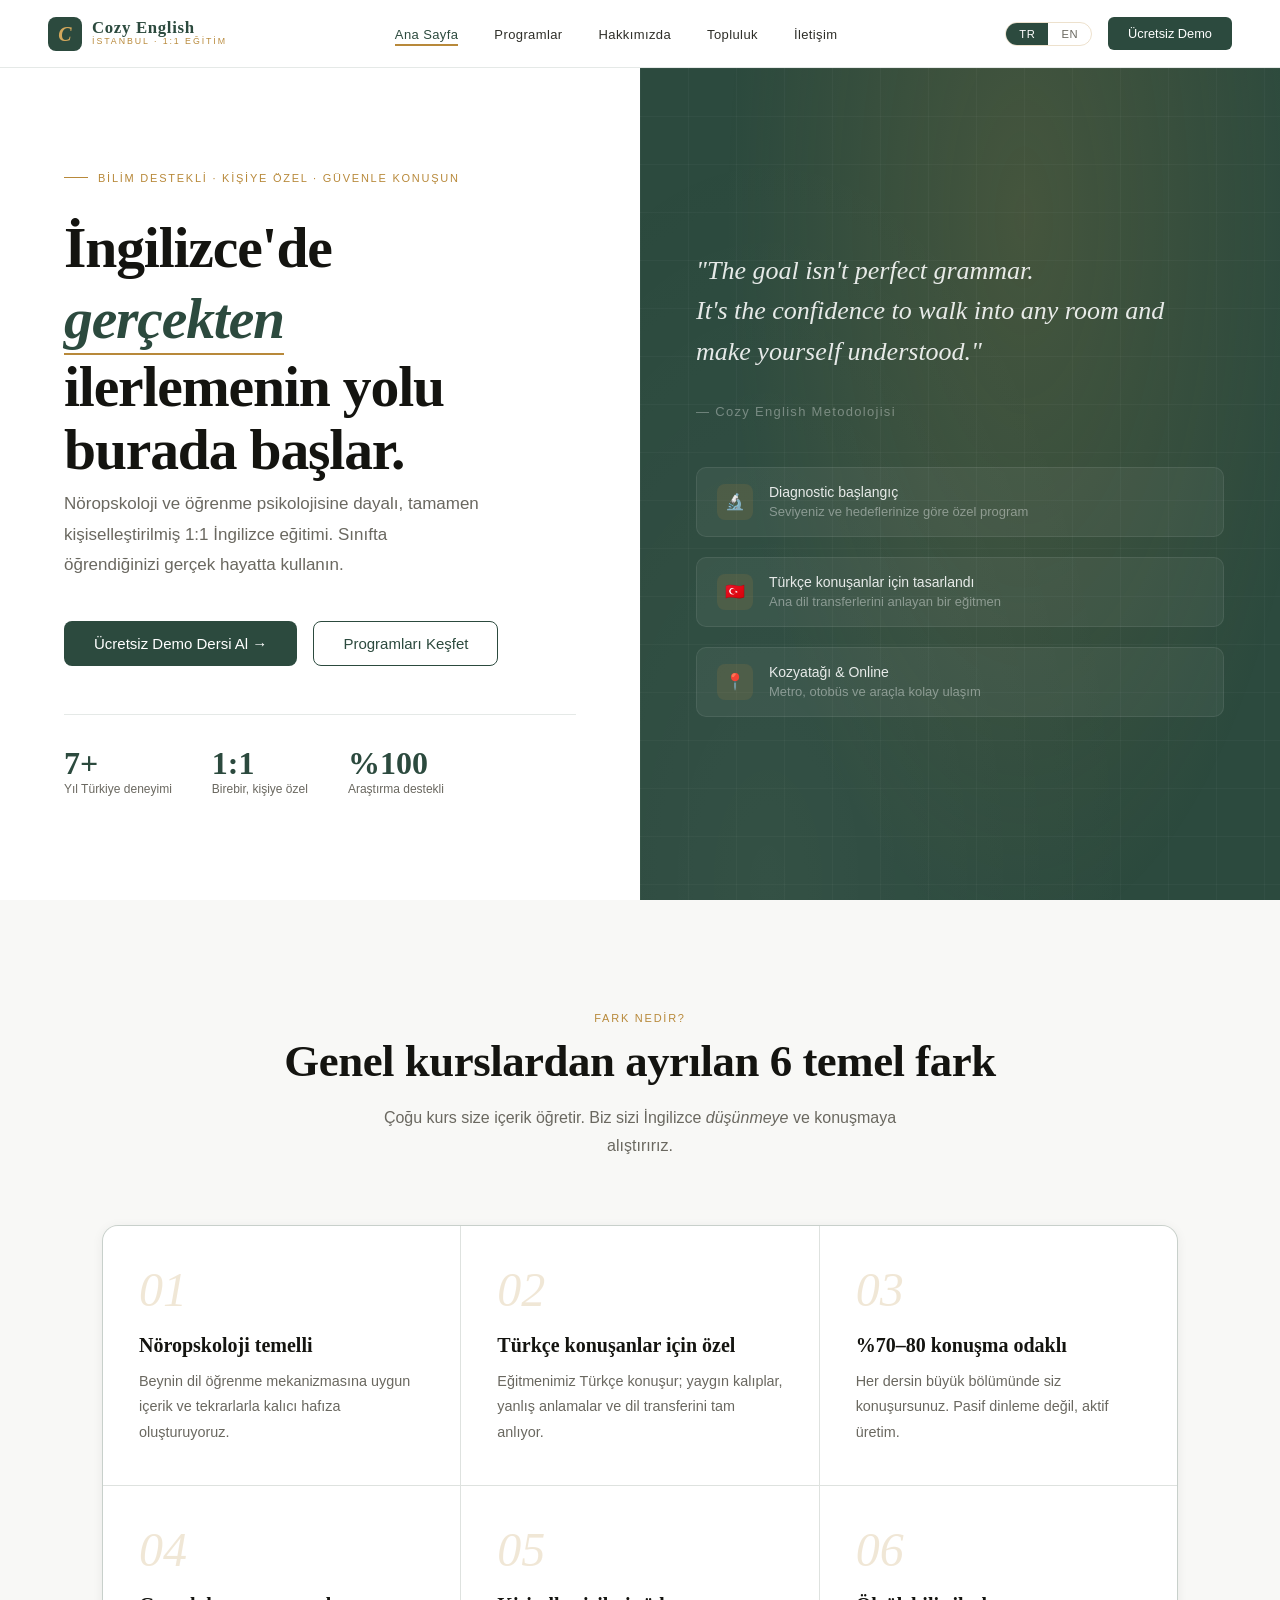
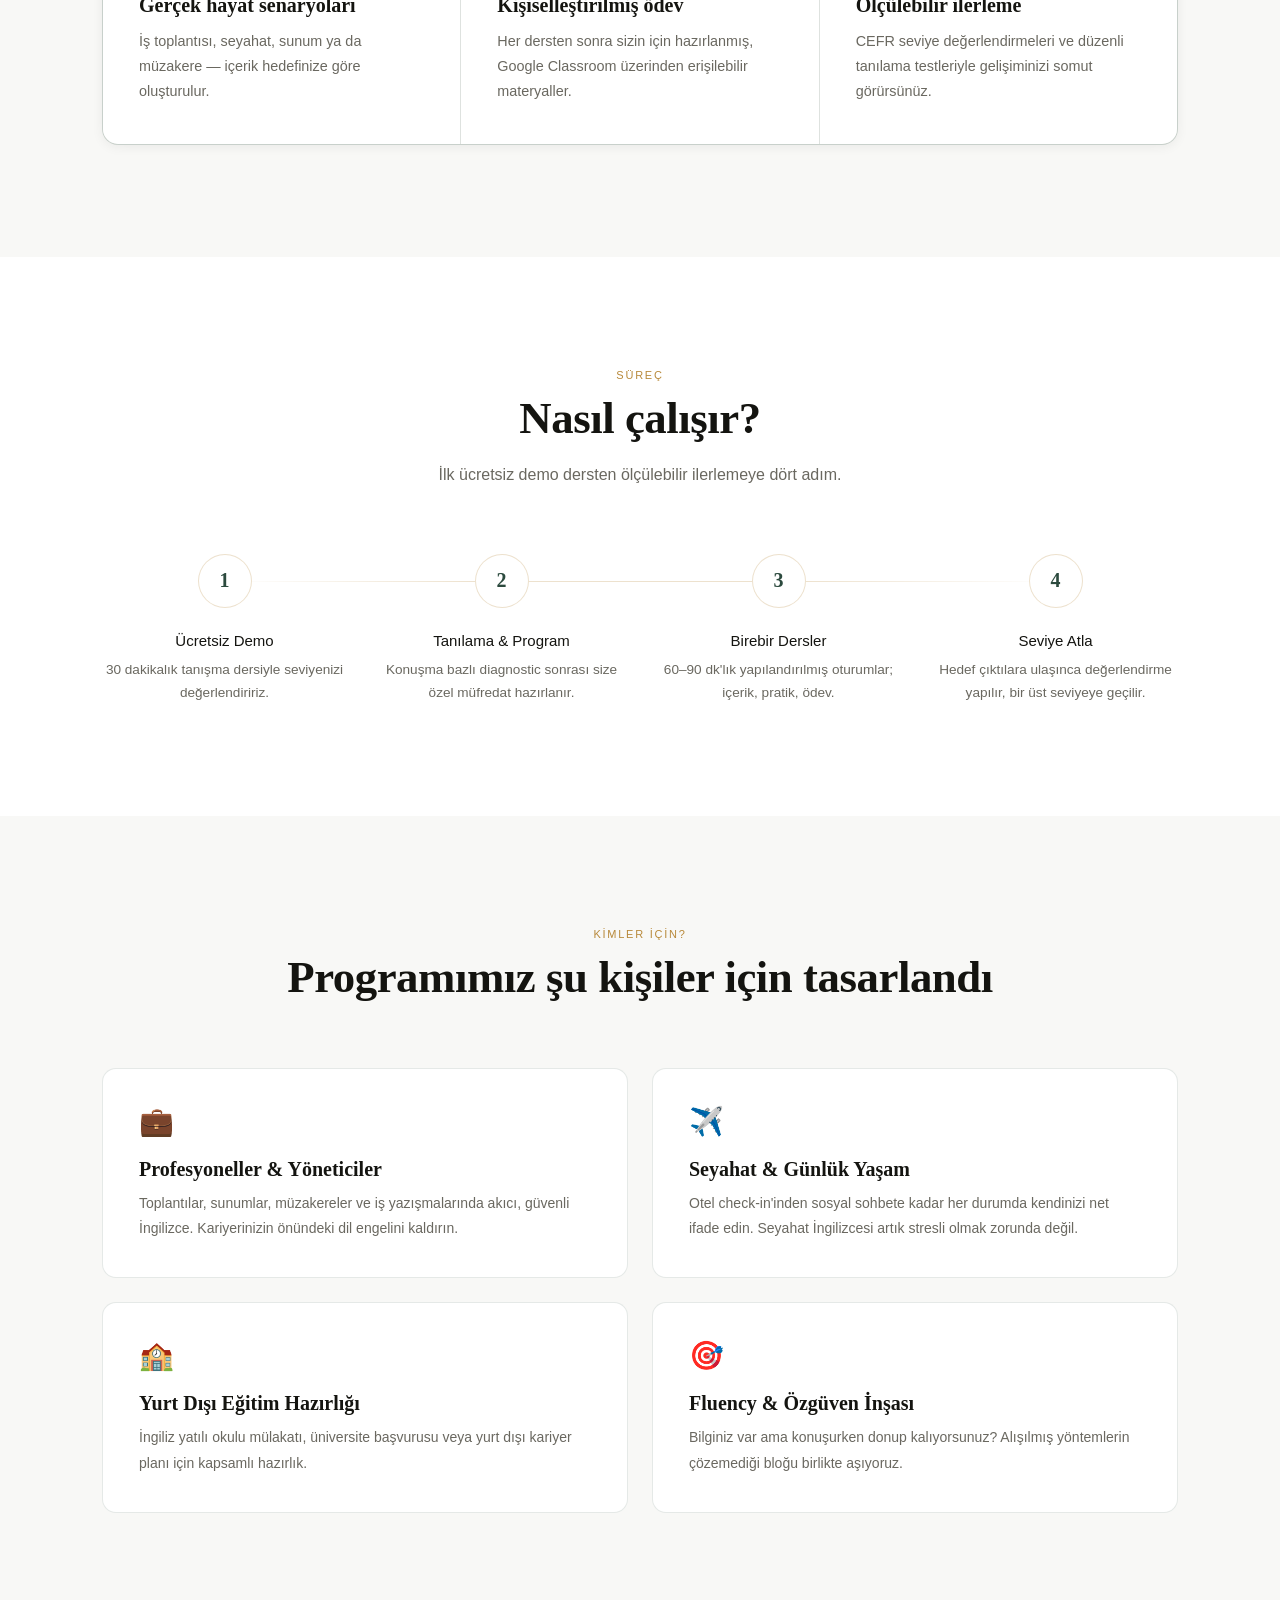
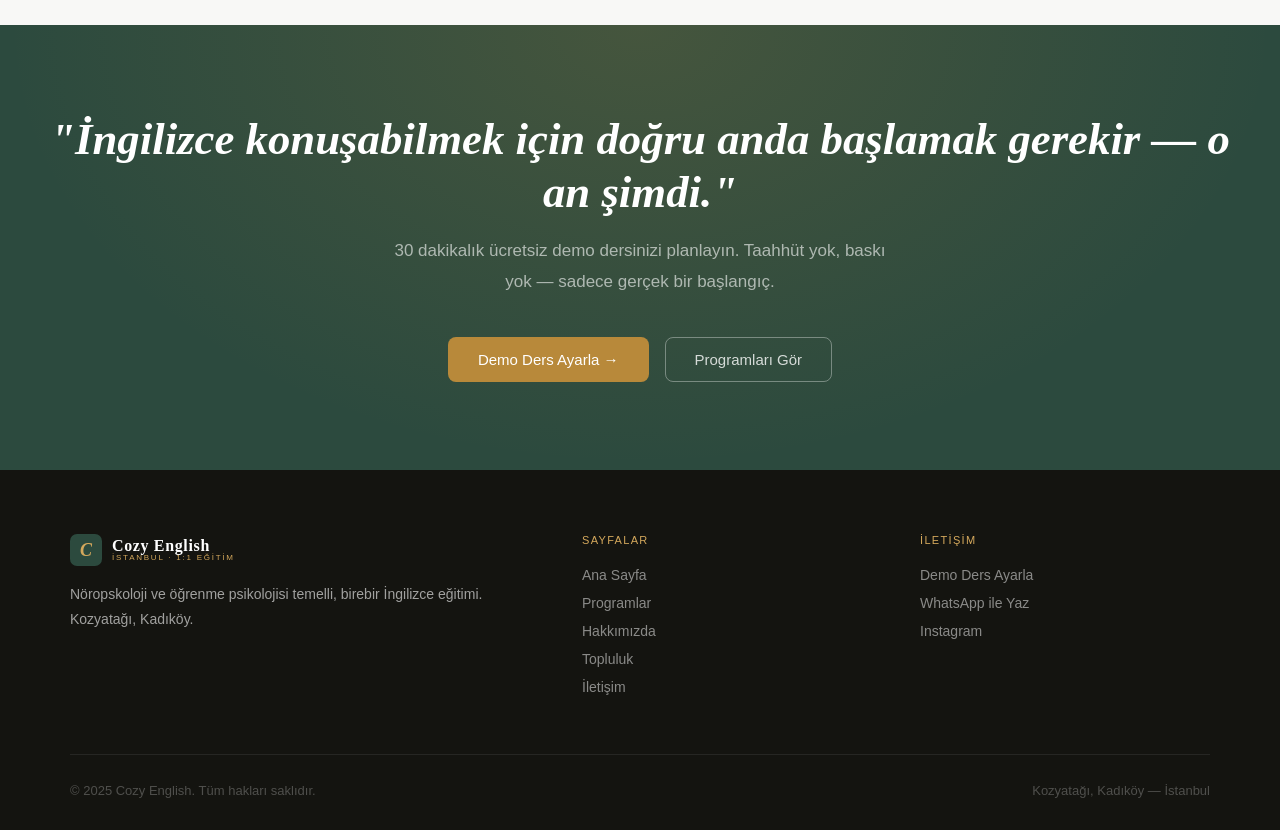
==== commit 2dc3b467: "Add files via upload" ====
--- a/index.html
+++ b/index.html
@@ -11,333 +11,297 @@
       min-height: calc(100vh - 68px);
       display: grid;
       grid-template-columns: 1fr 1fr;
-      gap: 0;
-      align-items: stretch;
+      overflow: hidden;
     }
 
     .hero-left {
-      padding: 6rem 4rem 5rem 4rem;
+      padding: 0 4rem 0 4rem;
       display: flex; flex-direction: column; justify-content: center;
-      background: var(--cream);
+      background: var(--white);
+      position: relative; z-index: 1;
     }
 
     .hero-eyebrow {
-      display: inline-flex; align-items: center; gap: 8px;
-      font-size: 0.6875rem; font-weight: 500; letter-spacing: 0.14em;
+      display: inline-flex; align-items: center; gap: 10px;
+      font-size: 0.6875rem; font-weight: 500; letter-spacing: 0.16em;
       text-transform: uppercase; color: var(--gold);
-      margin-bottom: 1.75rem;
+      margin-bottom: 2rem;
+      opacity: 0; animation: fadeSlideUp 0.6s 0.2s forwards;
     }
 
     .hero-eyebrow::before {
       content: ''; display: block;
-      width: 20px; height: 1px; background: var(--gold);
+      width: 24px; height: 1px; background: var(--gold);
     }
 
     .hero-title {
-      font-family: 'Playfair Display', serif;
-      font-size: clamp(2.5rem, 4.5vw, 3.75rem);
-      font-weight: 700;
-      line-height: 1.12;
-      color: var(--ink);
-      letter-spacing: -0.02em;
-      margin-bottom: 1.5rem;
-    }
-
-    .hero-title em {
-      font-style: italic;
-      color: var(--forest);
+      font-family: 'Cormorant Garamond', serif;
+      font-size: clamp(2.75rem, 4.5vw, 4rem);
+      font-weight: 600; line-height: 1.1;
+      color: var(--ink); letter-spacing: -0.02em;
+      margin-bottom: 0.5rem;
+      opacity: 0; animation: fadeSlideUp 0.7s 0.35s forwards;
+    }
+
+    .hero-title-italic {
+      font-style: italic; color: var(--forest);
+      display: block;
+      position: relative; width: fit-content;
+    }
+
+    .hero-title-italic::after {
+      content: '';
+      position: absolute; bottom: -4px; left: 0;
+      width: 0; height: 2px;
+      background: var(--gold);
+      transition: width 1.2s cubic-bezier(0.22,1,0.36,1) 1.1s;
+    }
+
+    .hero-title-italic.drawn::after { width: 100%; }
+
+    .hero-title-3 {
+      opacity: 0; animation: fadeSlideUp 0.7s 0.5s forwards;
     }
 
     .hero-subtitle {
-      font-size: 1.0625rem;
-      line-height: 1.75;
+      font-size: 1.0625rem; line-height: 1.8;
       color: var(--ink-light);
-      max-width: 440px;
-      margin-bottom: 2.5rem;
-    }
-
-    .hero-actions { display: flex; gap: 1rem; align-items: center; flex-wrap: wrap; }
+      max-width: 420px; margin-bottom: 2.5rem;
+      opacity: 0; animation: fadeSlideUp 0.7s 0.65s forwards;
+    }
+
+    .hero-actions {
+      display: flex; gap: 1rem; align-items: center; flex-wrap: wrap;
+      opacity: 0; animation: fadeSlideUp 0.7s 0.8s forwards;
+    }
 
     .hero-trust {
-      margin-top: 3.5rem;
+      margin-top: 3rem;
       padding-top: 2rem;
       border-top: 1px solid var(--border);
       display: flex; gap: 2.5rem; align-items: center; flex-wrap: wrap;
-    }
-
-    .trust-item {
-      display: flex; align-items: flex-start; flex-direction: column;
-    }
+      opacity: 0; animation: fadeSlideUp 0.7s 1s forwards;
+    }
+
+    .trust-item { display: flex; flex-direction: column; }
 
     .trust-num {
-      font-family: 'Playfair Display', serif;
-      font-size: 1.875rem; font-weight: 700;
+      font-family: 'Cormorant Garamond', serif;
+      font-size: 2rem; font-weight: 600;
       color: var(--forest); line-height: 1;
     }
 
-    .trust-label {
-      font-size: 0.75rem; color: var(--ink-light); margin-top: 3px;
-    }
-
-    /* ── HERO RIGHT ── */
+    .trust-label { font-size: 0.75rem; color: var(--ink-light); margin-top: 3px; }
+
+    /* ── HERO RIGHT — dark panel ── */
     .hero-right {
       background: var(--forest);
       position: relative; overflow: hidden;
-      display: flex; flex-direction: column; justify-content: flex-end;
-    }
-
-    .hero-right-bg {
+      display: flex; flex-direction: column; justify-content: center;
+    }
+
+    .hero-parallax-bg {
+      position: absolute; inset: -30% 0;
+      background:
+        radial-gradient(ellipse at 60% 30%, rgba(184,137,58,0.18) 0%, transparent 55%),
+        radial-gradient(ellipse at 20% 80%, rgba(255,255,255,0.04) 0%, transparent 50%);
+      will-change: transform;
+    }
+
+    .hero-grid-pattern {
       position: absolute; inset: 0;
-      background: 
-        radial-gradient(ellipse at 70% 20%, rgba(184,137,58,0.12) 0%, transparent 60%),
-        radial-gradient(ellipse at 20% 80%, rgba(255,255,255,0.04) 0%, transparent 50%);
-    }
-
-    .hero-pattern {
-      position: absolute; top: 0; left: 0; right: 0; bottom: 0;
-      opacity: 0.04;
       background-image:
-        repeating-linear-gradient(45deg, #fff 0, #fff 1px, transparent 0, transparent 50%);
-      background-size: 30px 30px;
-    }
-
-    .hero-card-wrap {
+        linear-gradient(rgba(255,255,255,0.03) 1px, transparent 1px),
+        linear-gradient(90deg, rgba(255,255,255,0.03) 1px, transparent 1px);
+      background-size: 48px 48px;
+    }
+
+    .hero-right-content {
       position: relative; z-index: 2;
-      padding: 3rem;
+      padding: 3.5rem;
     }
 
     .hero-quote {
-      font-family: 'Playfair Display', serif;
-      font-size: 1.5rem; font-style: italic;
-      color: rgba(255,255,255,0.9);
-      line-height: 1.5;
-      margin-bottom: 2rem;
+      font-family: 'Cormorant Garamond', serif;
+      font-size: 1.625rem; font-style: italic; font-weight: 400;
+      color: rgba(255,255,255,0.88);
+      line-height: 1.55; margin-bottom: 2rem;
     }
 
     .hero-quote-attr {
-      font-size: 0.8125rem; color: rgba(255,255,255,0.45);
-      letter-spacing: 0.08em;
-    }
-
-    .hero-features {
-      margin-top: 2.5rem;
-      display: flex; flex-direction: column; gap: 1rem;
-    }
+      font-size: 0.8125rem; color: rgba(255,255,255,0.35);
+      letter-spacing: 0.1em; margin-bottom: 3rem;
+    }
+
+    .hero-features { display: flex; flex-direction: column; gap: 1.25rem; }
 
     .hero-feat {
-      display: flex; align-items: flex-start; gap: 14px;
+      display: flex; align-items: flex-start; gap: 16px;
+      padding: 1rem 1.25rem;
+      background: rgba(255,255,255,0.05);
+      border: 1px solid rgba(255,255,255,0.08);
+      border-radius: 10px;
+      transition: all 0.3s;
+    }
+
+    .hero-feat:hover {
+      background: rgba(255,255,255,0.09);
+      border-color: rgba(184,137,58,0.3);
+      transform: translateX(4px);
     }
 
     .feat-icon {
-      width: 32px; height: 32px; flex-shrink: 0;
-      border: 1px solid rgba(184,137,58,0.35);
+      width: 36px; height: 36px; flex-shrink: 0;
+      background: rgba(184,137,58,0.15);
       border-radius: 8px;
       display: flex; align-items: center; justify-content: center;
-      color: var(--gold-light);
-      font-size: 14px;
+      font-size: 1rem;
     }
 
     .feat-text strong {
-      display: block;
-      font-size: 0.875rem; font-weight: 500;
-      color: rgba(255,255,255,0.9);
-      margin-bottom: 2px;
-    }
-
-    .feat-text span {
-      font-size: 0.8125rem;
-      color: rgba(255,255,255,0.45);
-    }
+      display: block; font-size: 0.875rem; font-weight: 500;
+      color: rgba(255,255,255,0.88); margin-bottom: 2px;
+    }
+
+    .feat-text span { font-size: 0.8125rem; color: rgba(255,255,255,0.4); }
 
     /* ── WHY SECTION ── */
-    .why-section {
-      padding: 6rem 0;
-      background: var(--white);
-    }
-
-    .section-header {
-      text-align: center;
-      margin-bottom: 4rem;
-    }
-
-    .section-title {
-      font-family: 'Playfair Display', serif;
-      font-size: clamp(1.875rem, 3vw, 2.5rem);
-      font-weight: 700;
-      color: var(--ink);
-      line-height: 1.2;
-      letter-spacing: -0.02em;
-    }
-
-    .section-sub {
-      font-size: 1rem; color: var(--ink-light);
-      line-height: 1.7; max-width: 560px;
-      margin: 1rem auto 0;
-    }
+    .why-section { padding: 7rem 0; background: var(--pearl); }
 
     .why-grid {
-      display: grid;
-      grid-template-columns: repeat(3, 1fr);
-      gap: 1.5px;
+      display: grid; grid-template-columns: repeat(3, 1fr);
+      gap: 1px;
       background: var(--border);
-      border: 1.5px solid var(--border);
-      border-radius: 12px; overflow: hidden;
+      border: 1px solid var(--border);
+      border-radius: 16px; overflow: hidden;
+      box-shadow: var(--shadow-sm);
     }
 
     .why-card {
       background: var(--white);
-      padding: 2.25rem 2rem;
-      transition: background 0.25s;
-    }
-
-    .why-card:hover { background: var(--cream); }
+      padding: 2.5rem 2.25rem;
+      transition: background 0.3s, transform 0.3s;
+      position: relative; overflow: hidden;
+    }
+
+    .why-card::before {
+      content: '';
+      position: absolute; top: 0; left: 0; right: 0;
+      height: 2px;
+      background: var(--gold);
+      transform: scaleX(0);
+      transition: transform 0.4s cubic-bezier(0.22,1,0.36,1);
+      transform-origin: left;
+    }
+
+    .why-card:hover { background: var(--pearl); }
+    .why-card:hover::before { transform: scaleX(1); }
 
     .why-card-num {
-      font-family: 'Playfair Display', serif;
-      font-size: 2.5rem; font-weight: 400; font-style: italic;
-      color: var(--gold); opacity: 0.35;
-      line-height: 1; margin-bottom: 1rem;
+      font-family: 'Cormorant Garamond', serif;
+      font-size: 3rem; font-weight: 400; font-style: italic;
+      color: var(--gold); opacity: 0.2;
+      line-height: 1; margin-bottom: 1.25rem;
     }
 
     .why-card h3 {
-      font-family: 'Playfair Display', serif;
-      font-size: 1.125rem; font-weight: 500;
+      font-family: 'Cormorant Garamond', serif;
+      font-size: 1.25rem; font-weight: 600;
       color: var(--ink); margin-bottom: 0.75rem;
     }
 
-    .why-card p {
-      font-size: 0.9rem; line-height: 1.7; color: var(--ink-light);
-    }
+    .why-card p { font-size: 0.9rem; line-height: 1.75; color: var(--ink-light); }
 
     /* ── HOW IT WORKS ── */
-    .how-section {
-      padding: 6rem 0;
-      background: var(--cream);
-    }
+    .how-section { padding: 7rem 0; background: var(--white); }
 
     .steps-row {
-      display: grid;
-      grid-template-columns: repeat(4, 1fr);
-      gap: 2rem;
-      position: relative;
+      display: grid; grid-template-columns: repeat(4, 1fr);
+      gap: 2rem; position: relative;
     }
 
     .steps-row::before {
       content: '';
-      position: absolute; top: 28px; left: 10%; right: 10%;
+      position: absolute; top: 27px; left: 12%; right: 12%;
       height: 1px;
       background: linear-gradient(to right, transparent, var(--gold) 30%, var(--gold) 70%, transparent);
-      opacity: 0.3;
-      z-index: 0;
-    }
-
-    .step {
-      text-align: center;
-      position: relative; z-index: 1;
-    }
+      opacity: 0.25;
+    }
+
+    .step { text-align: center; position: relative; z-index: 1; }
 
     .step-circle {
-      width: 56px; height: 56px;
-      border-radius: 50%;
-      background: var(--white);
-      border: 1.5px solid var(--border-strong);
+      width: 54px; height: 54px; border-radius: 50%;
+      background: var(--white); border: 1.5px solid var(--border-gold);
       display: flex; align-items: center; justify-content: center;
-      margin: 0 auto 1.25rem;
-      font-family: 'Playfair Display', serif;
-      font-size: 1.125rem; font-weight: 700;
-      color: var(--forest);
-      transition: all 0.2s;
+      margin: 0 auto 1.5rem;
+      font-family: 'Cormorant Garamond', serif;
+      font-size: 1.25rem; font-weight: 600; color: var(--forest);
+      transition: all 0.3s cubic-bezier(0.22,1,0.36,1);
     }
 
     .step:hover .step-circle {
-      background: var(--forest);
-      color: var(--white);
+      background: var(--forest); color: var(--white);
       border-color: var(--forest);
-    }
-
-    .step h4 {
-      font-size: 0.9375rem; font-weight: 500;
-      color: var(--ink); margin-bottom: 0.5rem;
-    }
-
-    .step p { font-size: 0.85rem; color: var(--ink-light); line-height: 1.65; }
-
-    /* ── AUDIENCE CARDS ── */
-    .audience-section {
-      padding: 6rem 0;
-      background: var(--white);
-    }
+      transform: scale(1.08);
+      box-shadow: 0 8px 24px rgba(44,74,62,0.25);
+    }
+
+    .step h4 { font-size: 0.9375rem; font-weight: 500; color: var(--ink); margin-bottom: 0.6rem; }
+    .step p { font-size: 0.85rem; color: var(--ink-light); line-height: 1.7; }
+
+    /* ── AUDIENCE ── */
+    .audience-section { padding: 7rem 0; background: var(--pearl); }
 
     .audience-grid {
-      display: grid;
-      grid-template-columns: repeat(2, 1fr);
+      display: grid; grid-template-columns: repeat(2, 1fr);
       gap: 1.5rem;
     }
 
     .aud-card {
       border: 1px solid var(--border);
-      border-radius: 12px;
-      padding: 2rem;
-      transition: all 0.25s;
+      border-radius: 14px; padding: 2.25rem;
       background: var(--white);
+      transition: all 0.3s cubic-bezier(0.22,1,0.36,1);
+      position: relative; overflow: hidden;
+    }
+
+    .aud-card::after {
+      content: '';
+      position: absolute; bottom: 0; left: 0; right: 0;
+      height: 3px;
+      background: linear-gradient(to right, var(--forest), var(--gold));
+      transform: scaleX(0); transform-origin: left;
+      transition: transform 0.4s cubic-bezier(0.22,1,0.36,1);
     }
 
     .aud-card:hover {
-      border-color: var(--border-strong);
-      box-shadow: var(--shadow);
-      transform: translateY(-3px);
-    }
-
-    .aud-icon {
-      font-size: 1.75rem; margin-bottom: 1rem;
-    }
+      transform: translateY(-5px);
+      box-shadow: var(--shadow-md);
+      border-color: var(--border-gold);
+    }
+
+    .aud-card:hover::after { transform: scaleX(1); }
+
+    .aud-icon { font-size: 1.75rem; margin-bottom: 1.25rem; }
 
     .aud-card h3 {
-      font-family: 'Playfair Display', serif;
-      font-size: 1.125rem; font-weight: 500;
-      color: var(--ink); margin-bottom: 0.5rem;
-    }
-
-    .aud-card p {
-      font-size: 0.875rem; line-height: 1.7; color: var(--ink-light);
-    }
-
-    /* ── CTA BAND ── */
-    .cta-band {
-      background: var(--forest);
-      padding: 5rem 2rem;
-      text-align: center;
-      position: relative; overflow: hidden;
-    }
-
-    .cta-band::before {
-      content: '';
-      position: absolute; inset: 0;
-      background: radial-gradient(ellipse at 50% 0%, rgba(184,137,58,0.15) 0%, transparent 70%);
-    }
-
-    .cta-band-inner { position: relative; z-index: 1; }
-
-    .cta-band h2 {
-      font-family: 'Playfair Display', serif;
-      font-size: clamp(1.875rem, 3.5vw, 2.75rem);
-      font-weight: 700; font-style: italic;
-      color: var(--white); line-height: 1.2;
-      margin-bottom: 1rem;
-    }
-
-    .cta-band p {
-      font-size: 1.0625rem; color: rgba(255,255,255,0.65);
-      max-width: 520px; margin: 0 auto 2.5rem;
-      line-height: 1.7;
-    }
-
-    .cta-band-actions { display: flex; justify-content: center; gap: 1rem; flex-wrap: wrap; }
-
-    @media (max-width: 900px) {
-      .hero { grid-template-columns: 1fr; }
+      font-family: 'Cormorant Garamond', serif;
+      font-size: 1.25rem; font-weight: 600;
+      color: var(--ink); margin-bottom: 0.625rem;
+    }
+
+    .aud-card p { font-size: 0.875rem; line-height: 1.8; color: var(--ink-light); }
+
+    @keyframes fadeSlideUp {
+      from { opacity: 0; transform: translateY(20px); }
+      to { opacity: 1; transform: translateY(0); }
+    }
+
+    @media (max-width: 960px) {
+      .hero { grid-template-columns: 1fr; min-height: auto; }
+      .hero-left { padding: 4rem 1.5rem 3rem; }
       .hero-right { display: none; }
-      .hero-left { padding: 4rem 1.5rem; }
       .why-grid { grid-template-columns: 1fr; }
       .steps-row { grid-template-columns: repeat(2, 1fr); }
       .steps-row::before { display: none; }
@@ -347,91 +311,115 @@
 </head>
 <body>
 
+<!-- ── NAV ── -->
 <nav>
-  <a href="index.html" class="nav-logo">Cozy <span>English</span></a>
+  <a href="index.html" class="nav-logo">
+    <div class="logo-mark"></div>
+    <div class="logo-text">
+      <span class="logo-text-top">Cozy English</span>
+      <span class="logo-text-bottom">İstanbul · 1:1 Eğitim</span>
+    </div>
+  </a>
   <ul class="nav-links">
-    <li><a href="index.html" class="active" data-tr="nav_home">Ana Sayfa</a></li>
-    <li><a href="programs.html" data-tr="nav_programs">Programlar</a></li>
-    <li><a href="about.html" data-tr="nav_about">Hakkımızda</a></li>
-    <li><a href="community.html" data-tr="nav_community">Topluluk</a></li>
-    <li><a href="contact.html" data-tr="nav_contact">İletişim</a></li>
+    <li><a href="index.html" data-i18n="nav_home">Ana Sayfa</a></li>
+    <li><a href="programs.html" data-i18n="nav_programs">Programlar</a></li>
+    <li><a href="about.html" data-i18n="nav_about">Hakkımızda</a></li>
+    <li><a href="community.html" data-i18n="nav_community">Topluluk</a></li>
+    <li><a href="contact.html" data-i18n="nav_contact">İletişim</a></li>
   </ul>
   <div class="nav-right">
     <div class="lang-toggle">
-      <button class="lang-btn active" data-lang="tr">TR</button>
+      <button class="lang-btn" data-lang="tr">TR</button>
       <button class="lang-btn" data-lang="en">EN</button>
     </div>
-    <a href="contact.html" class="btn-nav">Ücretsiz Demo</a>
+    <a href="contact.html" class="btn-nav" data-i18n="nav_cta">Ücretsiz Demo</a>
+    <button class="hamburger" aria-label="Menü">
+      <span></span><span></span><span></span>
+    </button>
   </div>
 </nav>
+
+<!-- ── MOBILE MENU ── -->
+<div class="mobile-menu">
+  <a href="index.html" data-nav data-i18n="nav_home">Ana Sayfa</a>
+  <a href="programs.html" data-nav data-i18n="nav_programs">Programlar</a>
+  <a href="about.html" data-nav data-i18n="nav_about">Hakkımızda</a>
+  <a href="community.html" data-nav data-i18n="nav_community">Topluluk</a>
+  <a href="contact.html" data-nav data-i18n="nav_contact">İletişim</a>
+  <div class="mobile-menu-bottom">
+    <a href="contact.html" class="btn-primary" data-i18n="nav_cta">Ücretsiz Demo</a>
+    <div class="lang-toggle">
+      <button class="lang-btn" data-lang="tr">TR</button>
+      <button class="lang-btn" data-lang="en">EN</button>
+    </div>
+  </div>
+</div>
 
 <div class="page-wrap">
 
   <!-- ── HERO ── -->
   <section class="hero">
     <div class="hero-left">
-      <p class="hero-eyebrow">Bilim Destekli · Kişiye Özel · Güvenle Konuşun</p>
-
-      <h1 class="hero-title">
-        İngilizce'de<br>
-        <em>gerçekten</em> ilerlemenin<br>
-        yolu burada başlar.
+      <p class="hero-eyebrow" data-i18n="hero_eyebrow">Bilim Destekli · Kişiye Özel · Güvenle Konuşun</p>
+
+      <h1 class="hero-title" data-i18n="hero_title_1">İngilizce'de</h1>
+      <h1 class="hero-title" style="margin-bottom:0.25rem; animation-delay:0.42s; opacity:0; animation: fadeSlideUp 0.7s 0.42s forwards;">
+        <span class="hero-title-italic" id="heroItalic" data-i18n="hero_title_2">gerçekten</span>
       </h1>
-
-      <p class="hero-subtitle">
-        Nöropskoloji ve öğrenme psikolojisine dayalı, tamamen kişiselleştirilmiş 1:1 İngilizce eğitimi. Sınıfta öğrendiğinizi gerçek hayatta kullanın — konfüzyon yok, tahmin yok.
+      <h1 class="hero-title hero-title-3" data-i18n="hero_title_3">ilerlemenin yolu burada başlar.</h1>
+
+      <p class="hero-subtitle" data-i18n="hero_sub">
+        Nöropskoloji ve öğrenme psikolojisine dayalı, tamamen kişiselleştirilmiş 1:1 İngilizce eğitimi. Sınıfta öğrendiğinizi gerçek hayatta kullanın.
       </p>
 
       <div class="hero-actions">
-        <a href="contact.html" class="btn-primary">Ücretsiz Demo Dersi Al →</a>
-        <a href="programs.html" class="btn-secondary">Programları Keşfet</a>
+        <a href="contact.html" class="btn-primary" data-i18n="hero_cta1">Ücretsiz Demo Dersi Al →</a>
+        <a href="programs.html" class="btn-secondary" data-i18n="hero_cta2">Programları Keşfet</a>
       </div>
 
       <div class="hero-trust">
         <div class="trust-item">
-          <span class="trust-num">7+</span>
-          <span class="trust-label">Yıl Türkiye deneyimi</span>
+          <span class="trust-num" data-i18n="hero_stat1_num">7+</span>
+          <span class="trust-label" data-i18n="hero_stat1_label">Yıl Türkiye deneyimi</span>
         </div>
         <div class="trust-item">
-          <span class="trust-num">1:1</span>
-          <span class="trust-label">Birebir, kişiye özel</span>
+          <span class="trust-num" data-i18n="hero_stat2_num">1:1</span>
+          <span class="trust-label" data-i18n="hero_stat2_label">Birebir, kişiye özel</span>
         </div>
         <div class="trust-item">
-          <span class="trust-num">%100</span>
-          <span class="trust-label">Araştırma destekli içerik</span>
+          <span class="trust-num" data-i18n="hero_stat3_num">%100</span>
+          <span class="trust-label" data-i18n="hero_stat3_label">Araştırma destekli</span>
         </div>
       </div>
     </div>
 
     <div class="hero-right">
-      <div class="hero-right-bg"></div>
-      <div class="hero-pattern"></div>
-      <div class="hero-card-wrap">
-        <p class="hero-quote">
-          "The goal isn't perfect grammar. It's the confidence to walk into any room and make yourself understood."
-        </p>
+      <div class="hero-parallax-bg"></div>
+      <div class="hero-grid-pattern"></div>
+      <div class="hero-right-content">
+        <p class="hero-quote">"The goal isn't perfect grammar.<br>It's the confidence to walk into any room and make yourself understood."</p>
         <p class="hero-quote-attr">— Cozy English Metodolojisi</p>
 
         <div class="hero-features">
           <div class="hero-feat">
-            <div class="feat-icon">◆</div>
+            <div class="feat-icon">🔬</div>
             <div class="feat-text">
               <strong>Diagnostic başlangıç</strong>
               <span>Seviyeniz ve hedeflerinize göre özel program</span>
             </div>
           </div>
           <div class="hero-feat">
-            <div class="feat-icon">◈</div>
+            <div class="feat-icon">🇹🇷</div>
             <div class="feat-text">
               <strong>Türkçe konuşanlar için tasarlandı</strong>
-              <span>Ana dil girişimlerini anlayan bir eğitmen</span>
+              <span>Ana dil transferlerini anlayan bir eğitmen</span>
             </div>
           </div>
           <div class="hero-feat">
-            <div class="feat-icon">◉</div>
+            <div class="feat-icon">📍</div>
             <div class="feat-text">
               <strong>Kozyatağı & Online</strong>
-              <span>Metro, otobüs ve araç ile kolay ulaşım</span>
+              <span>Metro, otobüs ve araçla kolay ulaşım</span>
             </div>
           </div>
         </div>
@@ -439,42 +427,41 @@
     </div>
   </section>
 
-  <!-- ── WHY COZY ENGLISH ── -->
+  <!-- ── WHY ── -->
   <section class="why-section">
     <div class="container">
-      <div class="section-header">
-        <p class="section-label">Fark nedir?</p>
+      <div class="section-header reveal">
+        <span class="section-label">Fark nedir?</span>
         <h2 class="section-title">Genel kurslardan ayrılan 6 temel fark</h2>
         <p class="section-sub">Çoğu kurs size içerik öğretir. Biz sizi İngilizce <em>düşünmeye</em> ve konuşmaya alıştırırız.</p>
       </div>
-
       <div class="why-grid">
-        <div class="why-card">
+        <div class="why-card reveal reveal-delay-1">
           <div class="why-card-num">01</div>
           <h3>Nöropskoloji temelli</h3>
           <p>Beynin dil öğrenme mekanizmasına uygun içerik ve tekrarlarla kalıcı hafıza oluşturuyoruz.</p>
         </div>
-        <div class="why-card">
+        <div class="why-card reveal reveal-delay-2">
           <div class="why-card-num">02</div>
           <h3>Türkçe konuşanlar için özel</h3>
           <p>Eğitmenimiz Türkçe konuşur; yaygın kalıplar, yanlış anlamalar ve dil transferini tam anlıyor.</p>
         </div>
-        <div class="why-card">
+        <div class="why-card reveal reveal-delay-3">
           <div class="why-card-num">03</div>
           <h3>%70–80 konuşma odaklı</h3>
           <p>Her dersin büyük bölümünde siz konuşursunuz. Pasif dinleme değil, aktif üretim.</p>
         </div>
-        <div class="why-card">
+        <div class="why-card reveal reveal-delay-1">
           <div class="why-card-num">04</div>
           <h3>Gerçek hayat senaryoları</h3>
           <p>İş toplantısı, seyahat, sunum ya da müzakere — içerik hedefinize göre oluşturulur.</p>
         </div>
-        <div class="why-card">
+        <div class="why-card reveal reveal-delay-2">
           <div class="why-card-num">05</div>
           <h3>Kişiselleştirilmiş ödev</h3>
           <p>Her dersten sonra sizin için hazırlanmış, Google Classroom üzerinden erişilebilir materyaller.</p>
         </div>
-        <div class="why-card">
+        <div class="why-card reveal reveal-delay-3">
           <div class="why-card-num">06</div>
           <h3>Ölçülebilir ilerleme</h3>
           <p>CEFR seviye değerlendirmeleri ve düzenli tanılama testleriyle gelişiminizi somut görürsünüz.</p>
@@ -486,29 +473,28 @@
   <!-- ── HOW IT WORKS ── -->
   <section class="how-section">
     <div class="container">
-      <div class="section-header">
-        <p class="section-label">Süreç</p>
+      <div class="section-header reveal">
+        <span class="section-label">Süreç</span>
         <h2 class="section-title">Nasıl çalışır?</h2>
-        <p class="section-sub">İlk ücretsiz demo dersten ölçülebilir ilerlemeye kadar dört adım.</p>
-      </div>
-
+        <p class="section-sub">İlk ücretsiz demo dersten ölçülebilir ilerlemeye dört adım.</p>
+      </div>
       <div class="steps-row">
-        <div class="step">
+        <div class="step reveal reveal-delay-1">
           <div class="step-circle">1</div>
           <h4>Ücretsiz Demo</h4>
-          <p>30 dakikalık tanışma dersiyle seviyenizi değerlendiririz, sorularınızı yanıtlarız.</p>
-        </div>
-        <div class="step">
+          <p>30 dakikalık tanışma dersiyle seviyenizi değerlendiririz.</p>
+        </div>
+        <div class="step reveal reveal-delay-2">
           <div class="step-circle">2</div>
           <h4>Tanılama & Program</h4>
-          <p>Konuşma bazlı diagnostic sınavdan sonra size özel müfredat hazırlanır.</p>
-        </div>
-        <div class="step">
+          <p>Konuşma bazlı diagnostic sonrası size özel müfredat hazırlanır.</p>
+        </div>
+        <div class="step reveal reveal-delay-3">
           <div class="step-circle">3</div>
           <h4>Birebir Dersler</h4>
-          <p>60–90 dk'lık yapılandırılmış oturumlar; içerik, pratik ve ödev.</p>
-        </div>
-        <div class="step">
+          <p>60–90 dk'lık yapılandırılmış oturumlar; içerik, pratik, ödev.</p>
+        </div>
+        <div class="step reveal reveal-delay-4">
           <div class="step-circle">4</div>
           <h4>Seviye Atla</h4>
           <p>Hedef çıktılara ulaşınca değerlendirme yapılır, bir üst seviyeye geçilir.</p>
@@ -517,31 +503,30 @@
     </div>
   </section>
 
-  <!-- ── FOR WHOM ── -->
+  <!-- ── AUDIENCE ── -->
   <section class="audience-section">
     <div class="container">
-      <div class="section-header">
-        <p class="section-label">Kimler için?</p>
+      <div class="section-header reveal">
+        <span class="section-label">Kimler için?</span>
         <h2 class="section-title">Programımız şu kişiler için tasarlandı</h2>
       </div>
-
       <div class="audience-grid">
-        <div class="aud-card">
+        <div class="aud-card reveal reveal-delay-1">
           <div class="aud-icon">💼</div>
           <h3>Profesyoneller & Yöneticiler</h3>
           <p>Toplantılar, sunumlar, müzakereler ve iş yazışmalarında akıcı, güvenli İngilizce. Kariyerinizin önündeki dil engelini kaldırın.</p>
         </div>
-        <div class="aud-card">
+        <div class="aud-card reveal reveal-delay-2">
           <div class="aud-icon">✈️</div>
           <h3>Seyahat & Günlük Yaşam</h3>
           <p>Otel check-in'inden sosyal sohbete kadar her durumda kendinizi net ifade edin. Seyahat İngilizcesi artık stresli olmak zorunda değil.</p>
         </div>
-        <div class="aud-card">
+        <div class="aud-card reveal reveal-delay-3">
           <div class="aud-icon">🏫</div>
           <h3>Yurt Dışı Eğitim Hazırlığı</h3>
           <p>İngiliz yatılı okulu mülakatı, üniversite başvurusu veya yurt dışı kariyer planı için kapsamlı hazırlık.</p>
         </div>
-        <div class="aud-card">
+        <div class="aud-card reveal reveal-delay-4">
           <div class="aud-icon">🎯</div>
           <h3>Fluency & Özgüven İnşası</h3>
           <p>Bilginiz var ama konuşurken donup kalıyorsunuz? Alışılmış yöntemlerin çözemediği bloğu birlikte aşıyoruz.</p>
@@ -550,14 +535,14 @@
     </div>
   </section>
 
-  <!-- ── CTA BAND ── -->
+  <!-- ── CTA ── -->
   <section class="cta-band">
-    <div class="cta-band-inner">
+    <div class="cta-band-inner reveal">
       <h2>"İngilizce konuşabilmek için doğru anda başlamak gerekir — o an şimdi."</h2>
       <p>30 dakikalık ücretsiz demo dersinizi planlayın. Taahhüt yok, baskı yok — sadece gerçek bir başlangıç.</p>
       <div class="cta-band-actions">
         <a href="contact.html" class="btn-gold">Demo Ders Ayarla →</a>
-        <a href="programs.html" class="btn-secondary" style="border-color: rgba(255,255,255,0.4); color: rgba(255,255,255,0.85);">Programları Gör</a>
+        <a href="programs.html" class="btn-secondary" style="border-color:rgba(255,255,255,0.35);color:rgba(255,255,255,0.8);">Programları Gör</a>
       </div>
     </div>
   </section>
@@ -568,7 +553,13 @@
 <footer>
   <div class="footer-inner">
     <div class="footer-brand">
-      <div class="logo">Cozy <span>English</span></div>
+      <div class="footer-logo">
+        <div class="footer-logo-mark"></div>
+        <div class="logo-text">
+          <span class="footer-logo-text-top">Cozy English</span>
+          <span class="footer-logo-text-bottom">İstanbul · 1:1 Eğitim</span>
+        </div>
+      </div>
       <p>Nöropskoloji ve öğrenme psikolojisi temelli, birebir İngilizce eğitimi. Kozyatağı, Kadıköy.</p>
     </div>
     <div class="footer-col">
@@ -585,17 +576,24 @@
       <h4>İletişim</h4>
       <ul>
         <li><a href="contact.html">Demo Ders Ayarla</a></li>
-        <li><a href="#">WhatsApp ile Yaz</a></li>
-        <li><a href="#">Instagram</a></li>
+        <li><a href="https://wa.me/90XXXXXXXXXX" target="_blank" rel="noopener">WhatsApp ile Yaz</a></li>
+        <li><a href="https://instagram.com/" target="_blank" rel="noopener">Instagram</a></li>
       </ul>
     </div>
   </div>
   <div class="footer-bottom">
-    <span>© 2025 Cozy English. Tüm hakları saklıdır.</span>
-    <span>Kozyatağı, Kadıköy — İstanbul</span>
+    <span data-i18n="footer_copy">© 2025 Cozy English. Tüm hakları saklıdır.</span>
+    <span data-i18n="footer_location">Kozyatağı, Kadıköy — İstanbul</span>
   </div>
 </footer>
 
 <script src="js/main.js"></script>
+<script>
+  // Hero italic line animation trigger
+  window.addEventListener('load', () => {
+    const el = document.getElementById('heroItalic');
+    if (el) setTimeout(() => el.classList.add('drawn'), 900);
+  });
+</script>
 </body>
 </html>
--- a/css/style.css
+++ b/css/style.css
@@ -1,268 +1,482 @@
-@import url('https://fonts.googleapis.com/css2?family=Playfair+Display:ital,wght@0,400;0,500;0,700;1,400;1,500&family=DM+Sans:wght@300;400;500&display=swap');
+@import url('https://fonts.googleapis.com/css2?family=Cormorant+Garamond:ital,wght@0,400;0,500;0,600;0,700;1,400;1,600&family=Outfit:wght@300;400;500;600&display=swap');
 
 :root {
-  --cream: #FAF7F2;
-  --cream-dark: #F0EBE1;
-  --ink: #1A1611;
-  --ink-mid: #3D3629;
-  --ink-light: #6B6154;
+  /* Updated palette — pearl whites replacing beige */
+  --pearl: #F8F8F6;
+  --pearl-mid: #F0F0EE;
+  --pearl-dark: #E8E8E4;
+  --white: #FFFFFF;
+  --ink: #141410;
+  --ink-mid: #2E2E28;
+  --ink-light: #6A6860;
   --gold: #B8893A;
   --gold-light: #D4A85C;
-  --gold-pale: #F5EDD8;
+  --gold-pale: #FBF6EC;
+  --gold-glow: rgba(184,137,58,0.15);
   --forest: #2C4A3E;
   --forest-light: #3D6357;
-  --forest-pale: #E8F0EE;
-  --white: #FFFFFF;
-  --border: rgba(184,137,58,0.2);
+  --forest-pale: #EBF2EF;
+  --forest-glow: rgba(44,74,62,0.12);
+  --border: rgba(44,74,62,0.12);
+  --border-gold: rgba(184,137,58,0.25);
   --border-strong: rgba(184,137,58,0.4);
-  --shadow: 0 2px 24px rgba(26,22,17,0.08);
-  --shadow-hover: 0 8px 40px rgba(26,22,17,0.14);
+  --shadow-sm: 0 2px 12px rgba(20,20,16,0.06);
+  --shadow-md: 0 6px 30px rgba(20,20,16,0.10);
+  --shadow-lg: 0 16px 60px rgba(20,20,16,0.14);
+  --shadow-gold: 0 8px 32px rgba(184,137,58,0.2);
 }
 
 * { margin: 0; padding: 0; box-sizing: border-box; }
-
 html { font-size: 16px; scroll-behavior: smooth; }
 
 body {
-  font-family: 'DM Sans', sans-serif;
-  background: var(--cream);
+  font-family: 'Outfit', sans-serif;
+  background: var(--pearl);
   color: var(--ink);
   min-height: 100vh;
   -webkit-font-smoothing: antialiased;
-}
+  overflow-x: hidden;
+}
+
+/* ── SCROLL ANIMATIONS ── */
+.reveal {
+  opacity: 0;
+  transform: translateY(28px);
+  transition: opacity 0.7s cubic-bezier(0.22,1,0.36,1), transform 0.7s cubic-bezier(0.22,1,0.36,1);
+}
+.reveal.visible { opacity: 1; transform: translateY(0); }
+.reveal-delay-1 { transition-delay: 0.1s; }
+.reveal-delay-2 { transition-delay: 0.2s; }
+.reveal-delay-3 { transition-delay: 0.3s; }
+.reveal-delay-4 { transition-delay: 0.4s; }
+.reveal-delay-5 { transition-delay: 0.5s; }
 
 /* ── NAVBAR ── */
 nav {
-  position: fixed; top: 0; left: 0; right: 0; z-index: 100;
+  position: fixed; top: 0; left: 0; right: 0; z-index: 200;
   display: flex; align-items: center; justify-content: space-between;
   padding: 0 3rem;
   height: 68px;
-  background: rgba(250,247,242,0.92);
-  backdrop-filter: blur(12px);
+  background: rgba(255,255,255,0.92);
+  backdrop-filter: blur(16px);
+  -webkit-backdrop-filter: blur(16px);
   border-bottom: 1px solid var(--border);
-}
-
+  transition: box-shadow 0.3s, background 0.3s;
+}
+
+nav.scrolled {
+  background: rgba(255,255,255,0.97);
+  box-shadow: var(--shadow-sm);
+}
+
+/* ── LOGO TREATMENT ── */
 .nav-logo {
-  font-family: 'Playfair Display', serif;
-  font-size: 1.35rem;
-  font-weight: 700;
+  text-decoration: none;
+  display: flex; align-items: center; gap: 10px;
+  flex-shrink: 0;
+}
+
+.logo-mark {
+  width: 34px; height: 34px;
+  background: var(--forest);
+  border-radius: 8px;
+  display: flex; align-items: center; justify-content: center;
+  position: relative;
+  transition: transform 0.3s;
+}
+
+.nav-logo:hover .logo-mark { transform: rotate(-4deg) scale(1.05); }
+
+.logo-mark::before {
+  content: 'C';
+  font-family: 'Cormorant Garamond', serif;
+  font-size: 1.25rem; font-weight: 600; font-style: italic;
+  color: var(--gold-light);
+  line-height: 1;
+}
+
+.logo-text {
+  display: flex; flex-direction: column; line-height: 1.1;
+}
+
+.logo-text-top {
+  font-family: 'Cormorant Garamond', serif;
+  font-size: 1.05rem; font-weight: 600;
   color: var(--forest);
-  text-decoration: none;
-  letter-spacing: -0.01em;
-}
-
-.nav-logo span { color: var(--gold); }
+  letter-spacing: 0.04em;
+  line-height: 1;
+}
+
+.logo-text-bottom {
+  font-family: 'Outfit', sans-serif;
+  font-size: 0.55rem; font-weight: 500;
+  color: var(--gold);
+  letter-spacing: 0.22em;
+  text-transform: uppercase;
+}
 
 .nav-links {
-  display: flex; align-items: center; gap: 2.5rem;
+  display: flex; align-items: center; gap: 2.25rem;
   list-style: none;
 }
 
 .nav-links a {
-  font-size: 0.875rem;
-  font-weight: 400;
+  font-size: 0.8125rem; font-weight: 400;
   color: var(--ink-mid);
   text-decoration: none;
-  letter-spacing: 0.02em;
+  letter-spacing: 0.03em;
   transition: color 0.2s;
-  position: relative;
-}
-
-.nav-links a.active,
+  position: relative; padding-bottom: 2px;
+}
+
+.nav-links a::after {
+  content: '';
+  position: absolute; bottom: -2px; left: 0;
+  width: 0; height: 1.5px;
+  background: var(--gold);
+  transition: width 0.3s cubic-bezier(0.22,1,0.36,1);
+}
+
 .nav-links a:hover { color: var(--forest); }
-
-.nav-links a.active::after {
-  content: '';
-  position: absolute; bottom: -4px; left: 0; right: 0;
-  height: 1.5px; background: var(--gold);
-}
+.nav-links a:hover::after { width: 100%; }
+.nav-links a.active { color: var(--forest); font-weight: 500; }
+.nav-links a.active::after { width: 100%; }
 
 .nav-right { display: flex; align-items: center; gap: 1rem; }
 
 .lang-toggle {
-  display: flex; align-items: center; gap: 0;
-  border: 1px solid var(--border-strong);
+  display: flex; align-items: center;
+  border: 1px solid var(--border-gold);
   border-radius: 20px; overflow: hidden;
-  font-size: 0.75rem;
 }
 
 .lang-btn {
-  padding: 5px 12px;
-  background: transparent;
-  border: none; cursor: pointer;
-  font-family: 'DM Sans', sans-serif;
-  font-size: 0.75rem;
-  font-weight: 500;
+  padding: 5px 13px;
+  background: transparent; border: none; cursor: pointer;
+  font-family: 'Outfit', sans-serif;
+  font-size: 0.7rem; font-weight: 500;
   color: var(--ink-light);
-  transition: all 0.2s;
-}
-
-.lang-btn.active {
-  background: var(--forest);
-  color: var(--white);
-}
+  transition: all 0.25s;
+  letter-spacing: 0.05em;
+}
+.lang-btn.active { background: var(--forest); color: var(--white); }
 
 .btn-nav {
   padding: 9px 20px;
   background: var(--forest);
-  color: var(--white);
-  border: none;
+  color: var(--white); border: none;
   border-radius: 6px;
-  font-family: 'DM Sans', sans-serif;
-  font-size: 0.8125rem;
-  font-weight: 500;
-  cursor: pointer;
+  font-family: 'Outfit', sans-serif;
+  font-size: 0.8rem; font-weight: 500;
+  cursor: pointer; text-decoration: none;
+  transition: all 0.25s;
+  position: relative; overflow: hidden;
+}
+
+.btn-nav::after {
+  content: '';
+  position: absolute; inset: 0;
+  background: rgba(255,255,255,0);
+  transition: background 0.2s;
+}
+
+.btn-nav:hover { background: var(--forest-light); transform: translateY(-1px); box-shadow: var(--shadow-gold); }
+
+/* ── MOBILE HAMBURGER ── */
+.hamburger {
+  display: none;
+  flex-direction: column; justify-content: center;
+  gap: 5px;
+  background: none; border: none; cursor: pointer;
+  padding: 4px; width: 32px; height: 32px;
+  z-index: 300;
+}
+
+.hamburger span {
+  display: block; width: 22px; height: 1.5px;
+  background: var(--ink);
+  transition: all 0.3s cubic-bezier(0.22,1,0.36,1);
+  transform-origin: center;
+}
+
+.hamburger.open span:nth-child(1) { transform: translateY(6.5px) rotate(45deg); }
+.hamburger.open span:nth-child(2) { opacity: 0; transform: scaleX(0); }
+.hamburger.open span:nth-child(3) { transform: translateY(-6.5px) rotate(-45deg); }
+
+/* ── MOBILE MENU ── */
+.mobile-menu {
+  display: none;
+  position: fixed; top: 68px; left: 0; right: 0; bottom: 0;
+  background: rgba(255,255,255,0.98);
+  backdrop-filter: blur(20px);
+  z-index: 199;
+  flex-direction: column;
+  padding: 2rem 2rem;
+  gap: 0;
+  transform: translateX(100%);
+  transition: transform 0.4s cubic-bezier(0.22,1,0.36,1);
+}
+
+.mobile-menu.open {
+  display: flex;
+  transform: translateX(0);
+}
+
+.mobile-menu a {
+  font-family: 'Cormorant Garamond', serif;
+  font-size: 2rem; font-weight: 500;
+  color: var(--ink);
   text-decoration: none;
-  transition: background 0.2s, transform 0.15s;
-  display: inline-block;
-}
-
-.btn-nav:hover { background: var(--forest-light); transform: translateY(-1px); }
+  padding: 0.75rem 0;
+  border-bottom: 1px solid var(--border);
+  transition: color 0.2s, padding-left 0.2s;
+}
+
+.mobile-menu a:hover { color: var(--forest); padding-left: 8px; }
+
+.mobile-menu-bottom {
+  margin-top: auto;
+  display: flex; gap: 1rem; align-items: center;
+}
 
 /* ── BUTTONS ── */
 .btn-primary {
   display: inline-flex; align-items: center; gap: 8px;
-  padding: 14px 28px;
-  background: var(--forest);
-  color: var(--white);
+  padding: 14px 30px;
+  background: var(--forest); color: var(--white);
   border: none; border-radius: 8px;
-  font-family: 'DM Sans', sans-serif;
+  font-family: 'Outfit', sans-serif;
   font-size: 0.9375rem; font-weight: 500;
   cursor: pointer; text-decoration: none;
-  transition: all 0.2s;
-}
-
-.btn-primary:hover { background: var(--forest-light); transform: translateY(-2px); box-shadow: 0 6px 20px rgba(44,74,62,0.25); }
+  transition: all 0.25s;
+  position: relative; overflow: hidden;
+}
+
+.btn-primary::before {
+  content: '';
+  position: absolute; top: 0; left: -100%;
+  width: 100%; height: 100%;
+  background: linear-gradient(90deg, transparent, rgba(255,255,255,0.08), transparent);
+  transition: left 0.5s;
+}
+
+.btn-primary:hover { background: var(--forest-light); transform: translateY(-2px); box-shadow: 0 8px 25px rgba(44,74,62,0.3); }
+.btn-primary:hover::before { left: 100%; }
 
 .btn-secondary {
   display: inline-flex; align-items: center; gap: 8px;
-  padding: 13px 27px;
-  background: transparent;
-  color: var(--forest);
+  padding: 13px 29px;
+  background: transparent; color: var(--forest);
   border: 1.5px solid var(--forest);
   border-radius: 8px;
-  font-family: 'DM Sans', sans-serif;
+  font-family: 'Outfit', sans-serif;
   font-size: 0.9375rem; font-weight: 500;
   cursor: pointer; text-decoration: none;
-  transition: all 0.2s;
+  transition: all 0.25s;
 }
 
 .btn-secondary:hover { background: var(--forest); color: var(--white); transform: translateY(-2px); }
 
 .btn-gold {
   display: inline-flex; align-items: center; gap: 8px;
-  padding: 14px 28px;
-  background: var(--gold);
-  color: var(--white);
+  padding: 14px 30px;
+  background: var(--gold); color: var(--white);
   border: none; border-radius: 8px;
-  font-family: 'DM Sans', sans-serif;
+  font-family: 'Outfit', sans-serif;
   font-size: 0.9375rem; font-weight: 500;
   cursor: pointer; text-decoration: none;
-  transition: all 0.2s;
-}
-
-.btn-gold:hover { background: var(--gold-light); transform: translateY(-2px); box-shadow: 0 6px 20px rgba(184,137,58,0.3); }
+  transition: all 0.25s;
+  animation: pulse-gold 3s ease-in-out infinite;
+}
+
+@keyframes pulse-gold {
+  0%, 100% { box-shadow: 0 0 0 0 rgba(184,137,58,0); }
+  50% { box-shadow: 0 0 0 8px rgba(184,137,58,0.15); }
+}
+
+.btn-gold:hover {
+  background: var(--gold-light);
+  transform: translateY(-2px);
+  box-shadow: var(--shadow-gold);
+  animation: none;
+}
 
 /* ── LAYOUT ── */
-.page-wrap {
-  padding-top: 68px;
-  min-height: 100vh;
-}
-
-.container {
-  max-width: 1140px;
-  margin: 0 auto;
-  padding: 0 2rem;
-}
-
-/* ── DIVIDER ── */
-.ornament {
-  display: flex; align-items: center; gap: 12px;
-  margin: 0 auto 2rem;
-  width: fit-content;
-}
-
-.ornament::before, .ornament::after {
-  content: '';
-  width: 40px; height: 1px;
-  background: var(--gold);
-  opacity: 0.5;
-}
-
-.ornament-dot {
-  width: 5px; height: 5px;
-  border-radius: 50%;
-  background: var(--gold);
-}
-
-/* ── SECTION LABEL ── */
+.page-wrap { padding-top: 68px; min-height: 100vh; }
+.container { max-width: 1140px; margin: 0 auto; padding: 0 2rem; }
+
+/* ── SECTION LABELS ── */
 .section-label {
-  font-size: 0.6875rem;
-  font-weight: 500;
-  letter-spacing: 0.14em;
-  text-transform: uppercase;
-  color: var(--gold);
-  margin-bottom: 0.75rem;
-}
+  font-size: 0.6875rem; font-weight: 500;
+  letter-spacing: 0.16em; text-transform: uppercase;
+  color: var(--gold); margin-bottom: 0.75rem;
+  display: block;
+}
+
+/* ── PAGE HERO (shared across inner pages) ── */
+.page-hero {
+  background: var(--forest);
+  padding: 5rem 2rem 4.5rem;
+  text-align: center;
+  position: relative; overflow: hidden;
+}
+
+.page-hero::before {
+  content: '';
+  position: absolute; inset: 0;
+  background: radial-gradient(ellipse at 50% -10%, rgba(184,137,58,0.22) 0%, transparent 65%);
+}
+
+.page-hero::after {
+  content: '';
+  position: absolute; bottom: 0; left: 0; right: 0;
+  height: 1px;
+  background: linear-gradient(to right, transparent, rgba(184,137,58,0.4), transparent);
+}
+
+.page-hero-inner { position: relative; z-index: 1; }
+.page-hero .section-label { color: var(--gold-light); }
+
+.page-hero h1 {
+  font-family: 'Cormorant Garamond', serif;
+  font-size: clamp(2.25rem, 4.5vw, 3.5rem);
+  font-weight: 600; font-style: italic;
+  color: var(--white); line-height: 1.12;
+  margin-bottom: 1.25rem;
+}
+
+.page-hero p {
+  font-size: 1.0625rem; color: rgba(255,255,255,0.6);
+  max-width: 560px; margin: 0 auto; line-height: 1.8;
+}
+
+/* ── SECTION HEADERS ── */
+.section-header { text-align: center; margin-bottom: 4rem; }
+
+.section-title {
+  font-family: 'Cormorant Garamond', serif;
+  font-size: clamp(2rem, 3.5vw, 2.875rem);
+  font-weight: 600; color: var(--ink);
+  line-height: 1.15; letter-spacing: -0.01em;
+}
+
+.section-sub {
+  font-size: 1rem; color: var(--ink-light);
+  line-height: 1.8; max-width: 560px;
+  margin: 1rem auto 0;
+}
+
+/* ── CTA BAND ── */
+.cta-band {
+  background: var(--forest);
+  padding: 5.5rem 2rem;
+  text-align: center;
+  position: relative; overflow: hidden;
+}
+
+.cta-band::before {
+  content: '';
+  position: absolute; inset: 0;
+  background: radial-gradient(ellipse at 50% 0%, rgba(184,137,58,0.18) 0%, transparent 70%);
+}
+
+.cta-band-inner { position: relative; z-index: 1; }
+
+.cta-band h2 {
+  font-family: 'Cormorant Garamond', serif;
+  font-size: clamp(2rem, 3.5vw, 2.875rem);
+  font-weight: 600; font-style: italic;
+  color: var(--white); line-height: 1.2;
+  margin-bottom: 1rem;
+}
+
+.cta-band p {
+  font-size: 1.0625rem; color: rgba(255,255,255,0.6);
+  max-width: 520px; margin: 0 auto 2.5rem;
+  line-height: 1.8;
+}
+
+.cta-band-actions { display: flex; justify-content: center; gap: 1rem; flex-wrap: wrap; }
 
 /* ── FOOTER ── */
 footer {
-  background: var(--forest);
-  color: rgba(255,255,255,0.75);
-  padding: 3rem 2rem 2rem;
-  margin-top: 6rem;
+  background: var(--ink);
+  color: rgba(255,255,255,0.6);
+  padding: 4rem 2rem 2rem;
 }
 
 .footer-inner {
   max-width: 1140px; margin: 0 auto;
-  display: grid; grid-template-columns: 1.5fr 1fr 1fr; gap: 3rem;
-}
-
-.footer-brand { }
-.footer-brand .logo {
-  font-family: 'Playfair Display', serif;
-  font-size: 1.25rem; font-weight: 700;
-  color: var(--white); margin-bottom: 0.75rem;
-}
-.footer-brand .logo span { color: var(--gold-light); }
-.footer-brand p { font-size: 0.875rem; line-height: 1.7; opacity: 0.75; }
+  display: grid; grid-template-columns: 1.6fr 1fr 1fr; gap: 3rem;
+  padding-bottom: 3rem;
+  border-bottom: 1px solid rgba(255,255,255,0.08);
+}
+
+.footer-logo {
+  display: flex; align-items: center; gap: 10px;
+  margin-bottom: 1rem;
+}
+
+.footer-logo-mark {
+  width: 32px; height: 32px;
+  background: var(--forest);
+  border-radius: 7px;
+  display: flex; align-items: center; justify-content: center;
+}
+
+.footer-logo-mark::before {
+  content: 'C';
+  font-family: 'Cormorant Garamond', serif;
+  font-size: 1.125rem; font-weight: 600; font-style: italic;
+  color: var(--gold-light);
+}
+
+.footer-logo-text-top {
+  font-family: 'Cormorant Garamond', serif;
+  font-size: 1rem; font-weight: 600;
+  color: var(--white); letter-spacing: 0.04em;
+  line-height: 1;
+}
+
+.footer-logo-text-bottom {
+  font-family: 'Outfit', sans-serif;
+  font-size: 0.5rem; font-weight: 500;
+  color: var(--gold-light); letter-spacing: 0.22em;
+  text-transform: uppercase;
+}
+
+.footer-brand p { font-size: 0.875rem; line-height: 1.75; }
 
 .footer-col h4 {
-  font-size: 0.6875rem; font-weight: 500; letter-spacing: 0.1em;
-  text-transform: uppercase; color: var(--gold-light);
-  margin-bottom: 1rem;
+  font-size: 0.6875rem; font-weight: 500;
+  letter-spacing: 0.12em; text-transform: uppercase;
+  color: var(--gold-light); margin-bottom: 1.25rem;
 }
 
 .footer-col ul { list-style: none; }
-.footer-col li { margin-bottom: 0.5rem; }
+.footer-col li { margin-bottom: 0.625rem; }
 .footer-col a {
-  font-size: 0.875rem; color: rgba(255,255,255,0.65);
+  font-size: 0.875rem; color: rgba(255,255,255,0.5);
   text-decoration: none; transition: color 0.2s;
 }
 .footer-col a:hover { color: var(--white); }
 
 .footer-bottom {
-  max-width: 1140px; margin: 2rem auto 0;
-  padding-top: 1.5rem;
-  border-top: 1px solid rgba(255,255,255,0.1);
+  max-width: 1140px; margin: 1.75rem auto 0;
   display: flex; justify-content: space-between; align-items: center;
-  font-size: 0.8125rem; color: rgba(255,255,255,0.4);
-}
-
-/* ── MOBILE ── */
-.hamburger { display: none; }
-
-@media (max-width: 768px) {
+  font-size: 0.8125rem; color: rgba(255,255,255,0.25);
+  flex-wrap: wrap; gap: 0.5rem;
+}
+
+/* ── RESPONSIVE ── */
+@media (max-width: 900px) {
   nav { padding: 0 1.25rem; }
   .nav-links { display: none; }
-  .hamburger {
-    display: block; background: none; border: none;
-    cursor: pointer; padding: 4px;
-  }
-  .hamburger span {
-    display: block; width: 22px; height: 1.5px;
-    background: var(--ink); margin: 5px 0;
-    transition: all 0.2s;
-  }
+  .nav-right .btn-nav { display: none; }
+  .hamburger { display: flex; }
   .footer-inner { grid-template-columns: 1fr; gap: 2rem; }
 }
+
+@media (max-width: 600px) {
+  .container { padding: 0 1.25rem; }
+}
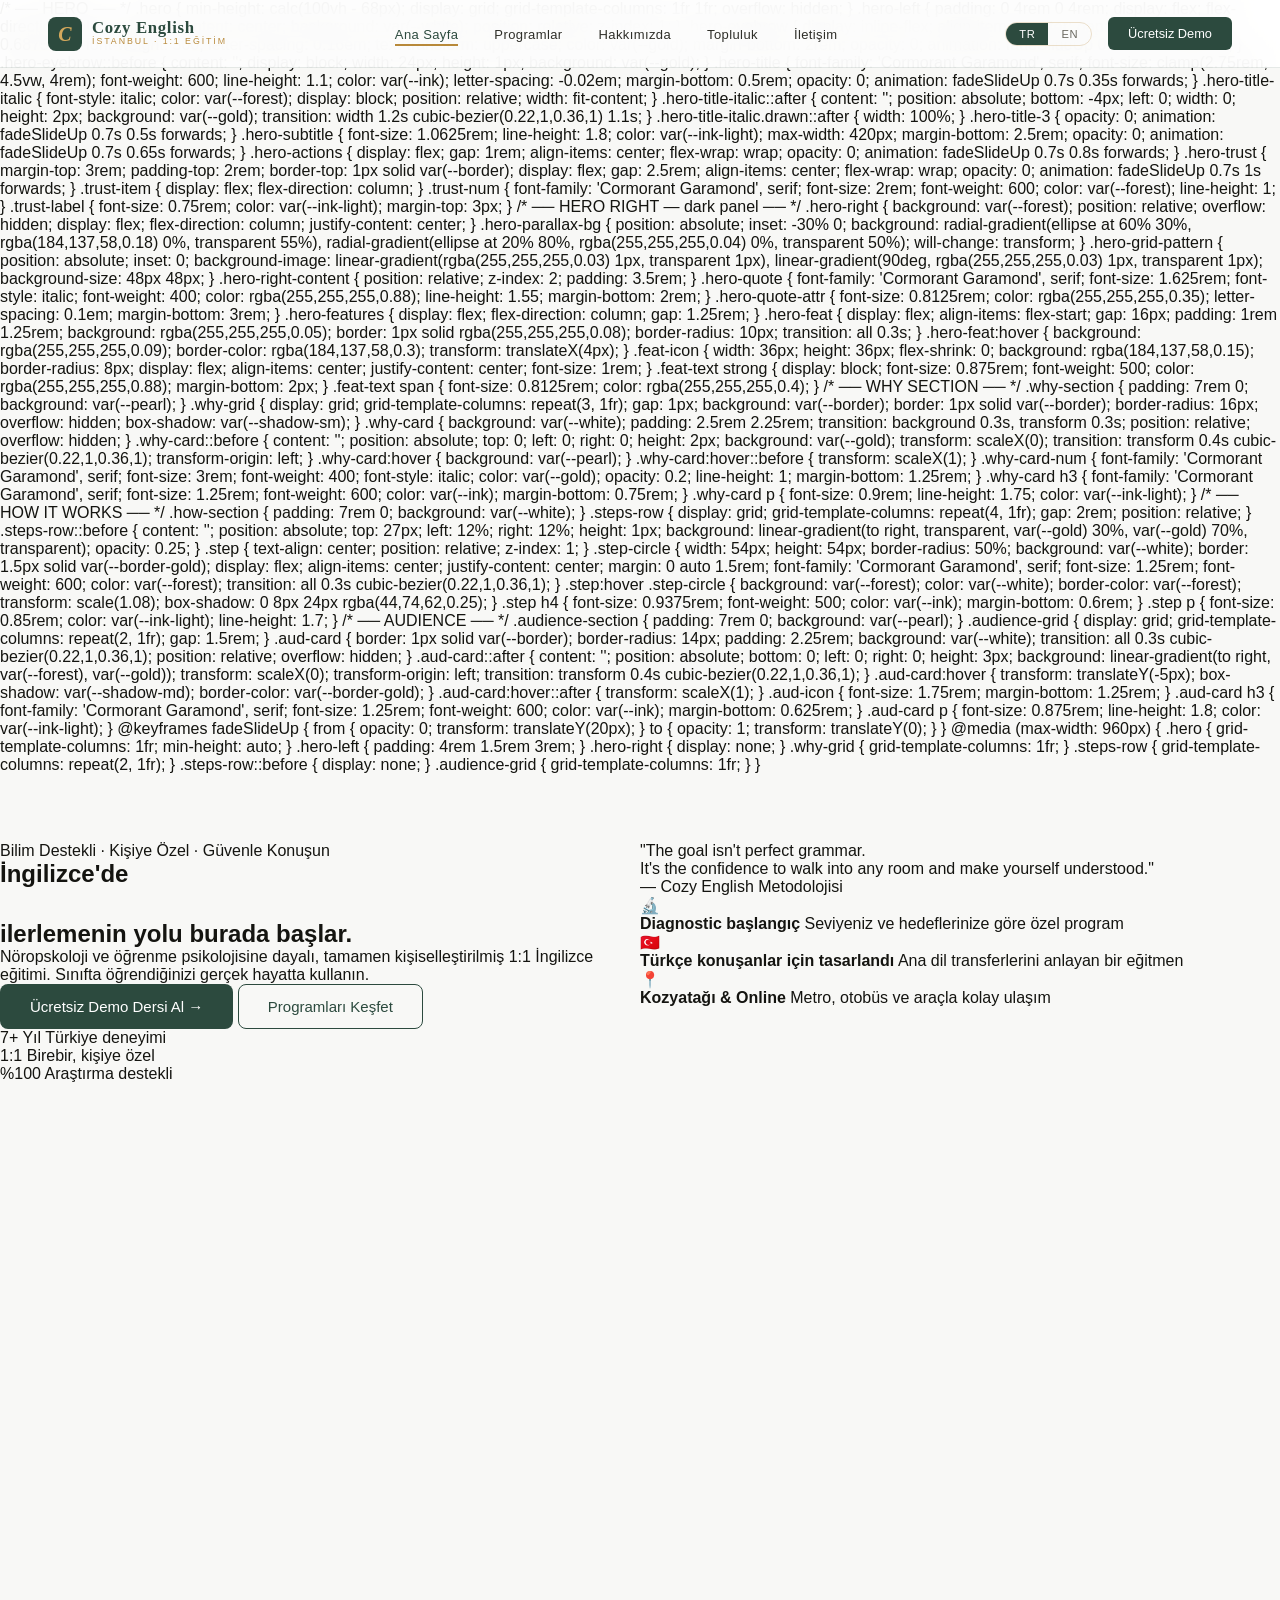
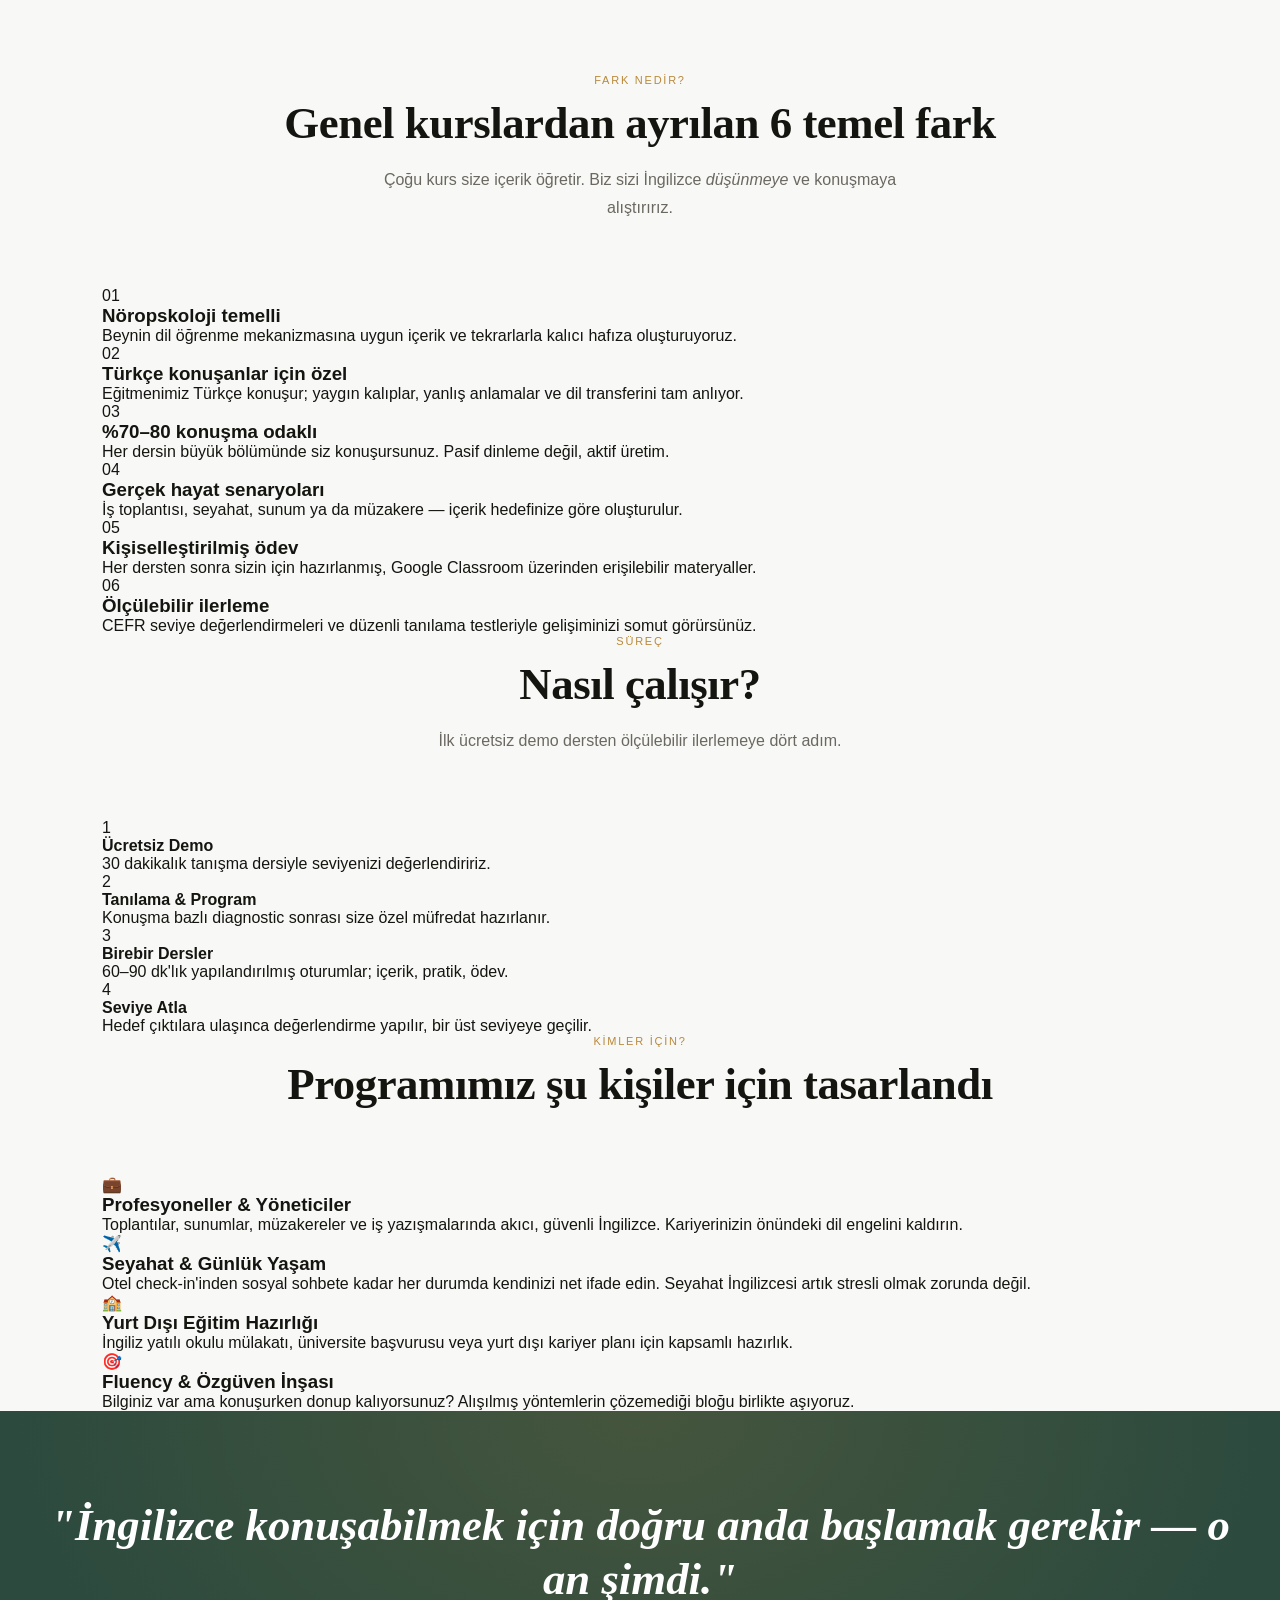
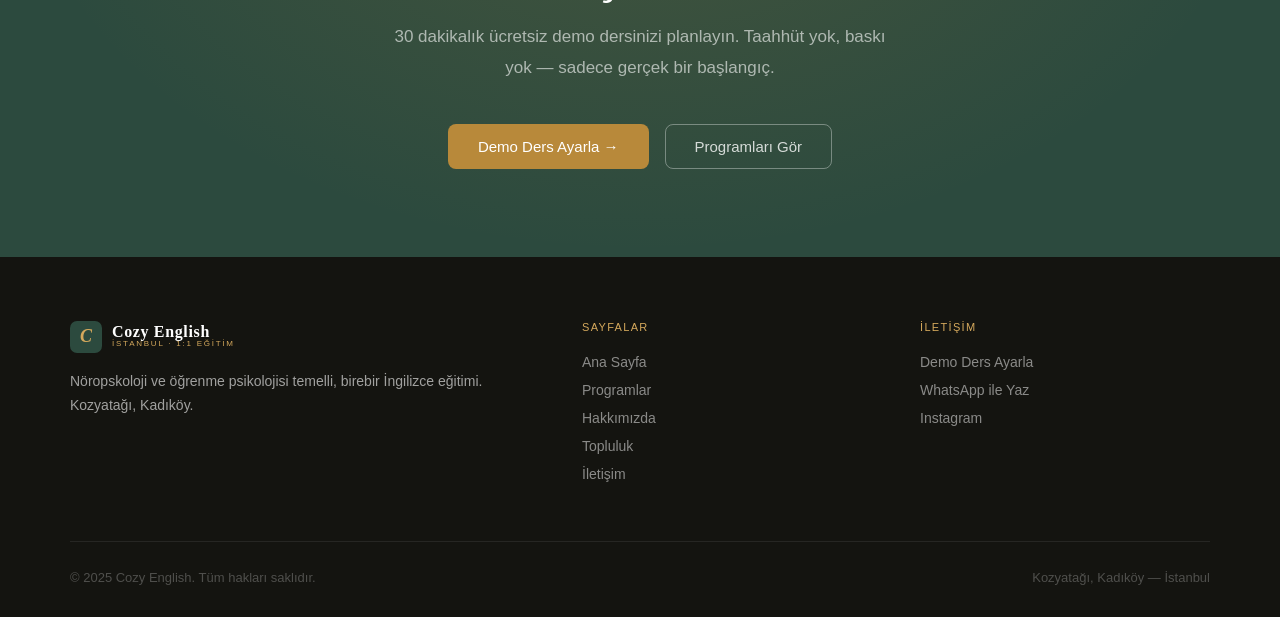
==== commit b8bfdf19: "Update index.html" ====
--- a/index.html
+++ b/index.html
@@ -4,8 +4,22 @@
   <meta charset="UTF-8" />
   <meta name="viewport" content="width=device-width, initial-scale=1.0" />
   <title>Cozy English — Bilimsel, Kişisel, Etkili</title>
+  
+  <!-- Favicon (your uploaded file) -->
+  <link rel="icon" type="image/png" href="cozy-favicon.png" />
+  
   <link rel="stylesheet" href="css/style.css" />
   <style>
+    /* ── HERO ── */
+    .hero {
+      min-height: calc(100vh - 68px);
+      display: grid;
+      grid-template-columns: 1fr 1fr;
+      overflow: hidden;
+    }
+    /* ... the rest of your <style> content ... */
+  </style>
+</head>
     /* ── HERO ── */
     .hero {
       min-height: calc(100vh - 68px);
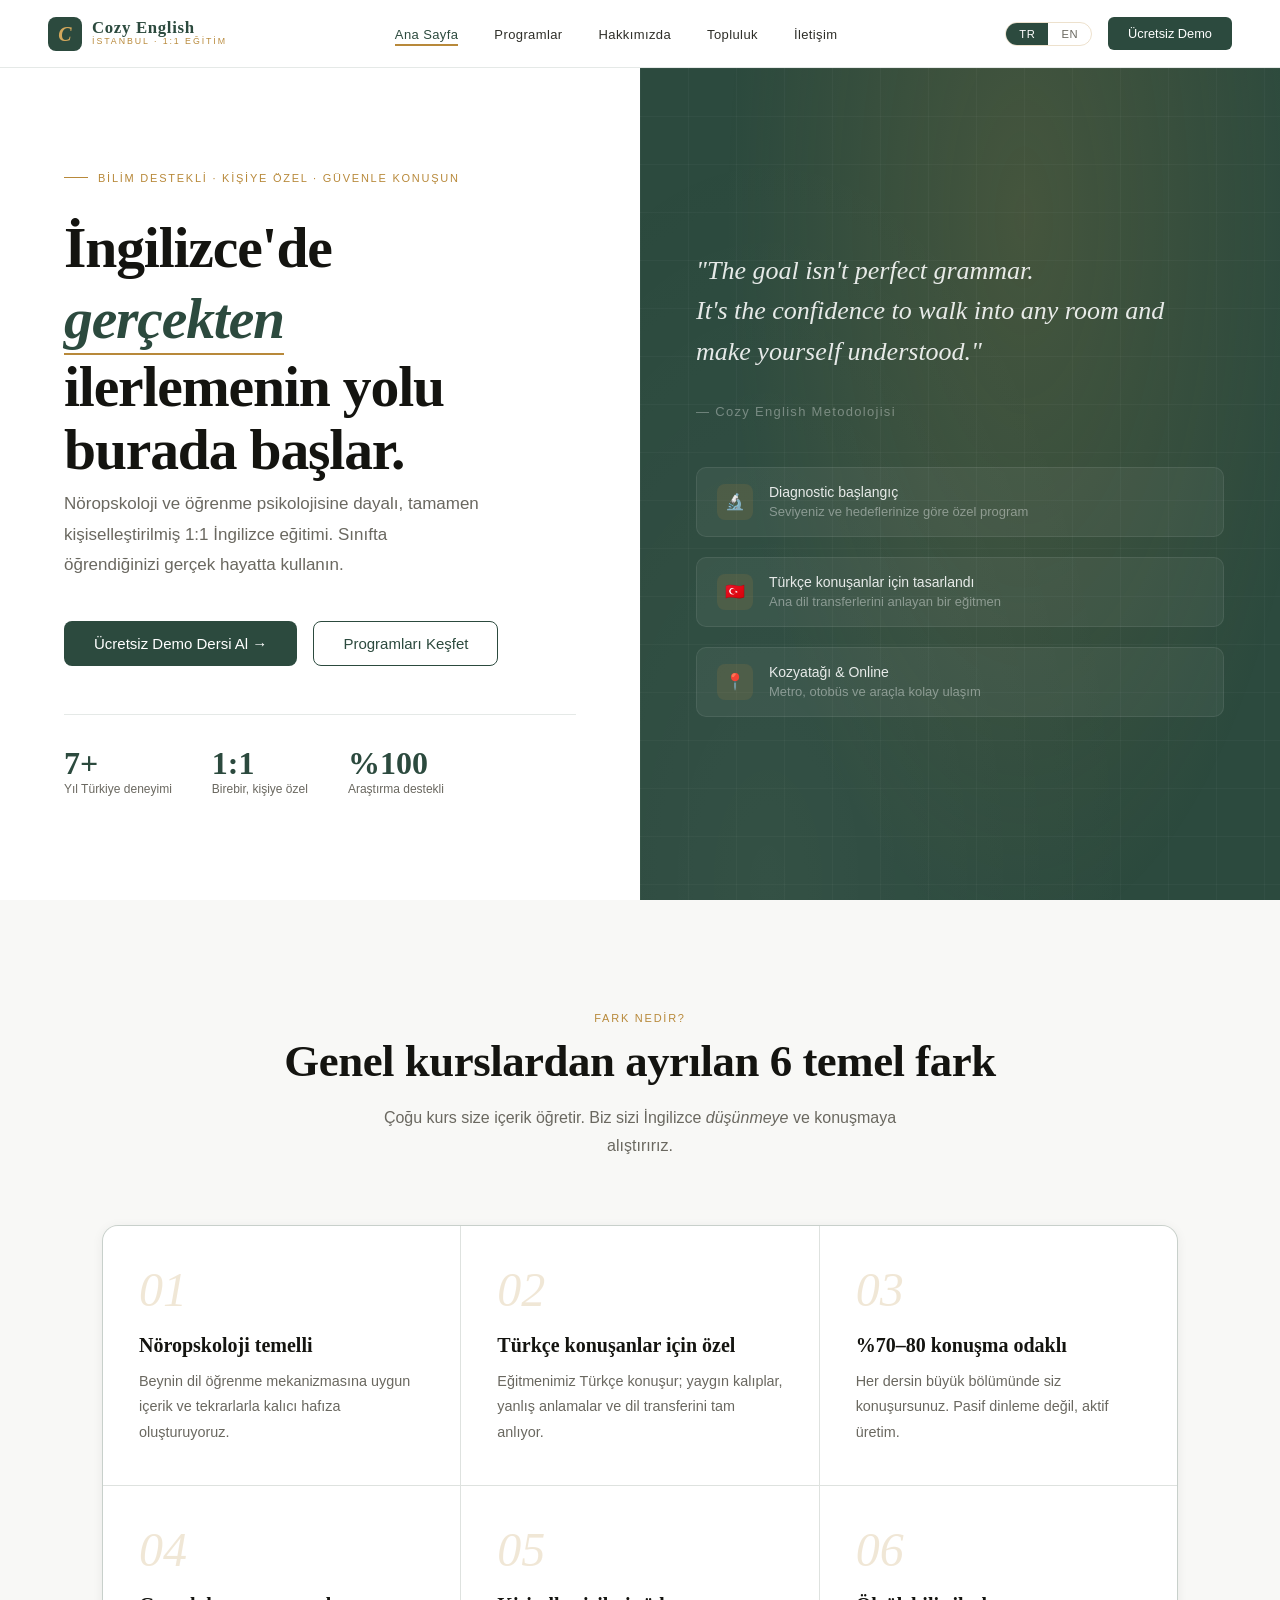
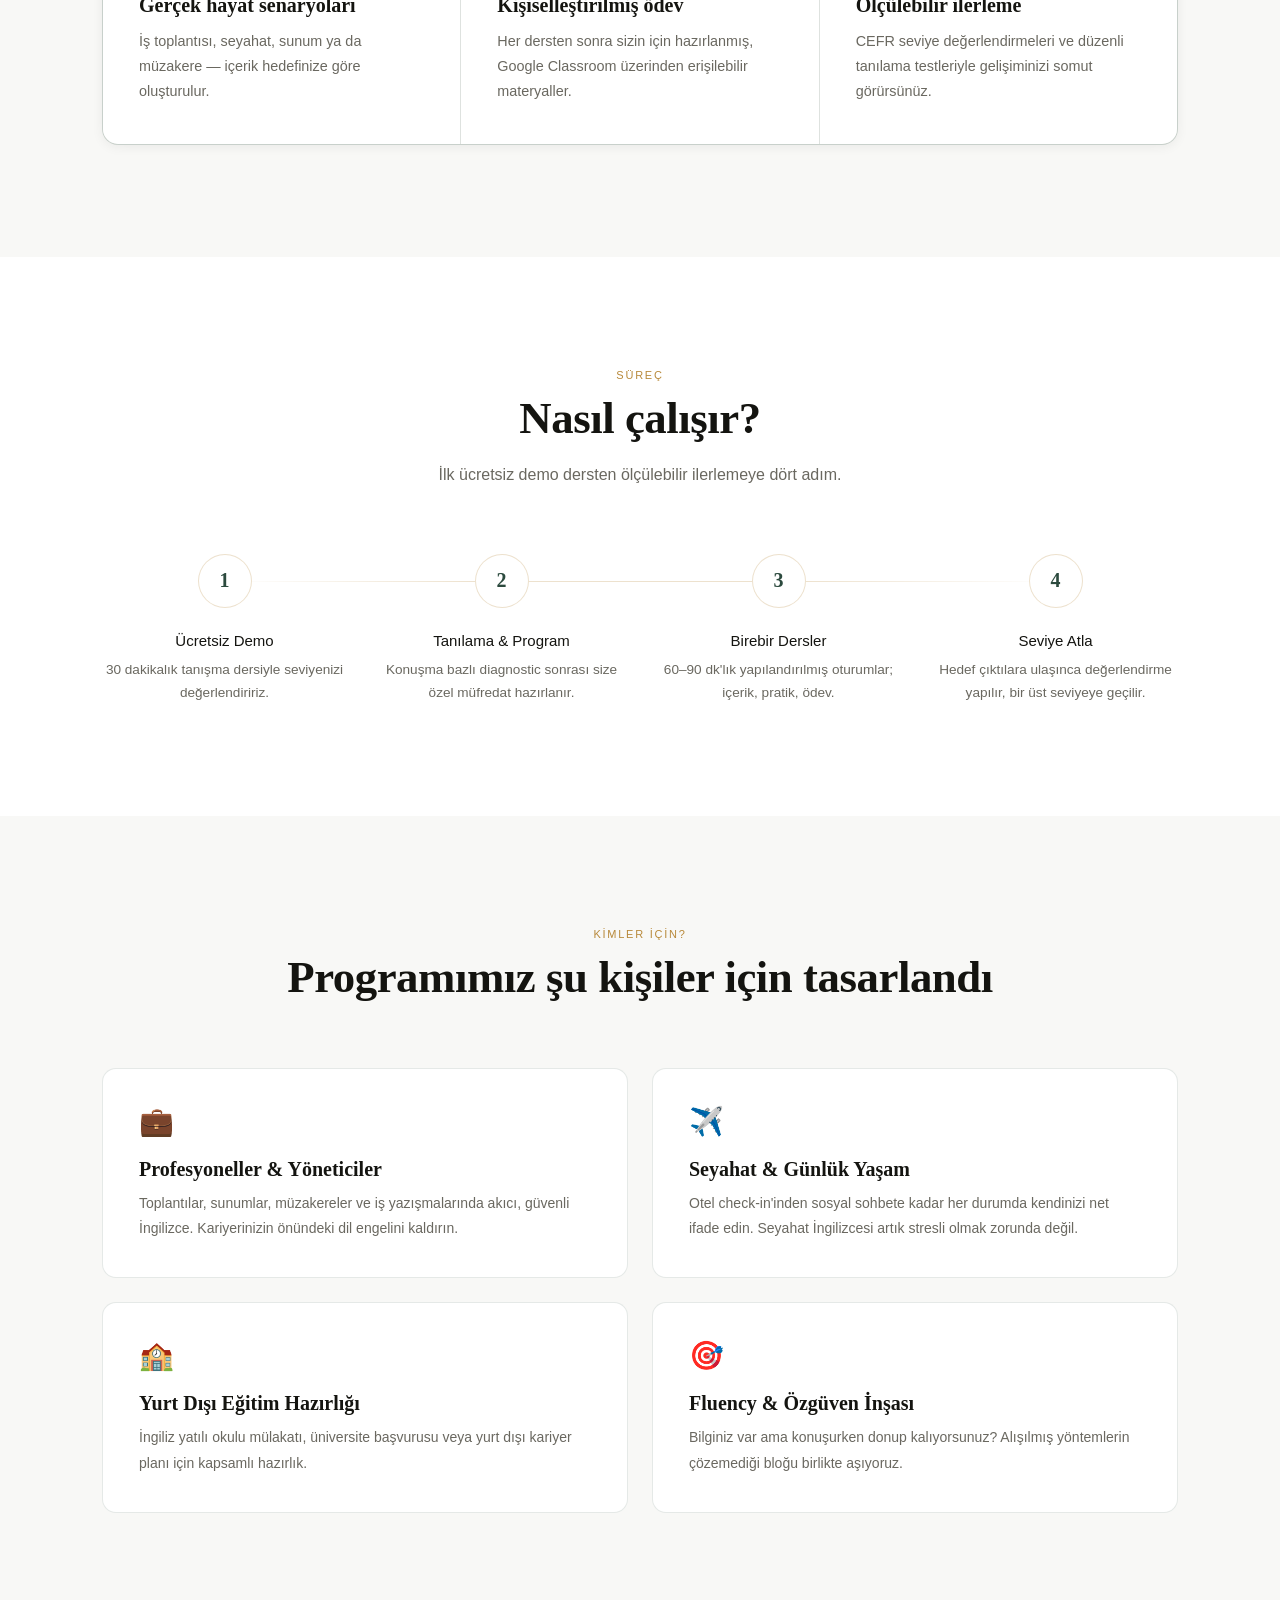
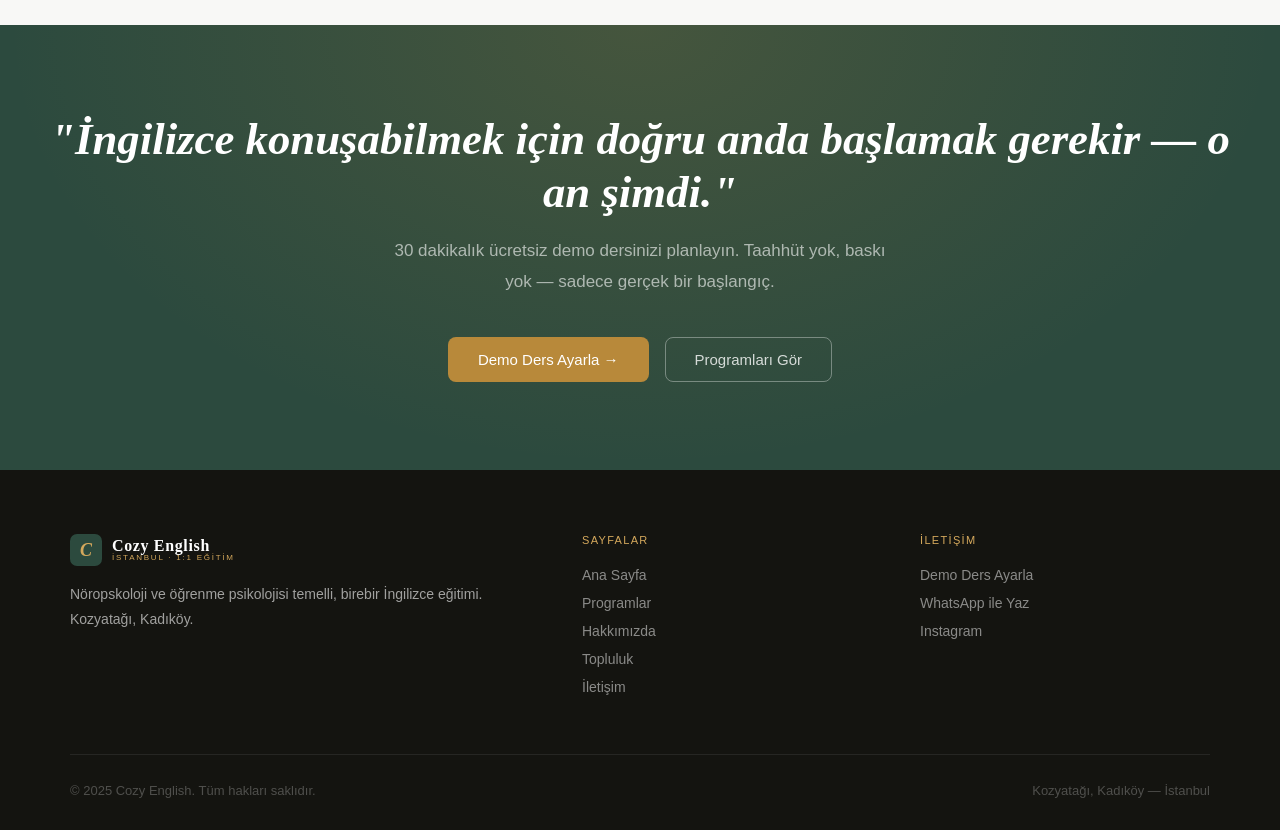
==== commit 785ce3d5: "Update index.html" ====
--- a/index.html
+++ b/index.html
@@ -10,16 +10,6 @@
   
   <link rel="stylesheet" href="css/style.css" />
   <style>
-    /* ── HERO ── */
-    .hero {
-      min-height: calc(100vh - 68px);
-      display: grid;
-      grid-template-columns: 1fr 1fr;
-      overflow: hidden;
-    }
-    /* ... the rest of your <style> content ... */
-  </style>
-</head>
     /* ── HERO ── */
     .hero {
       min-height: calc(100vh - 68px);
